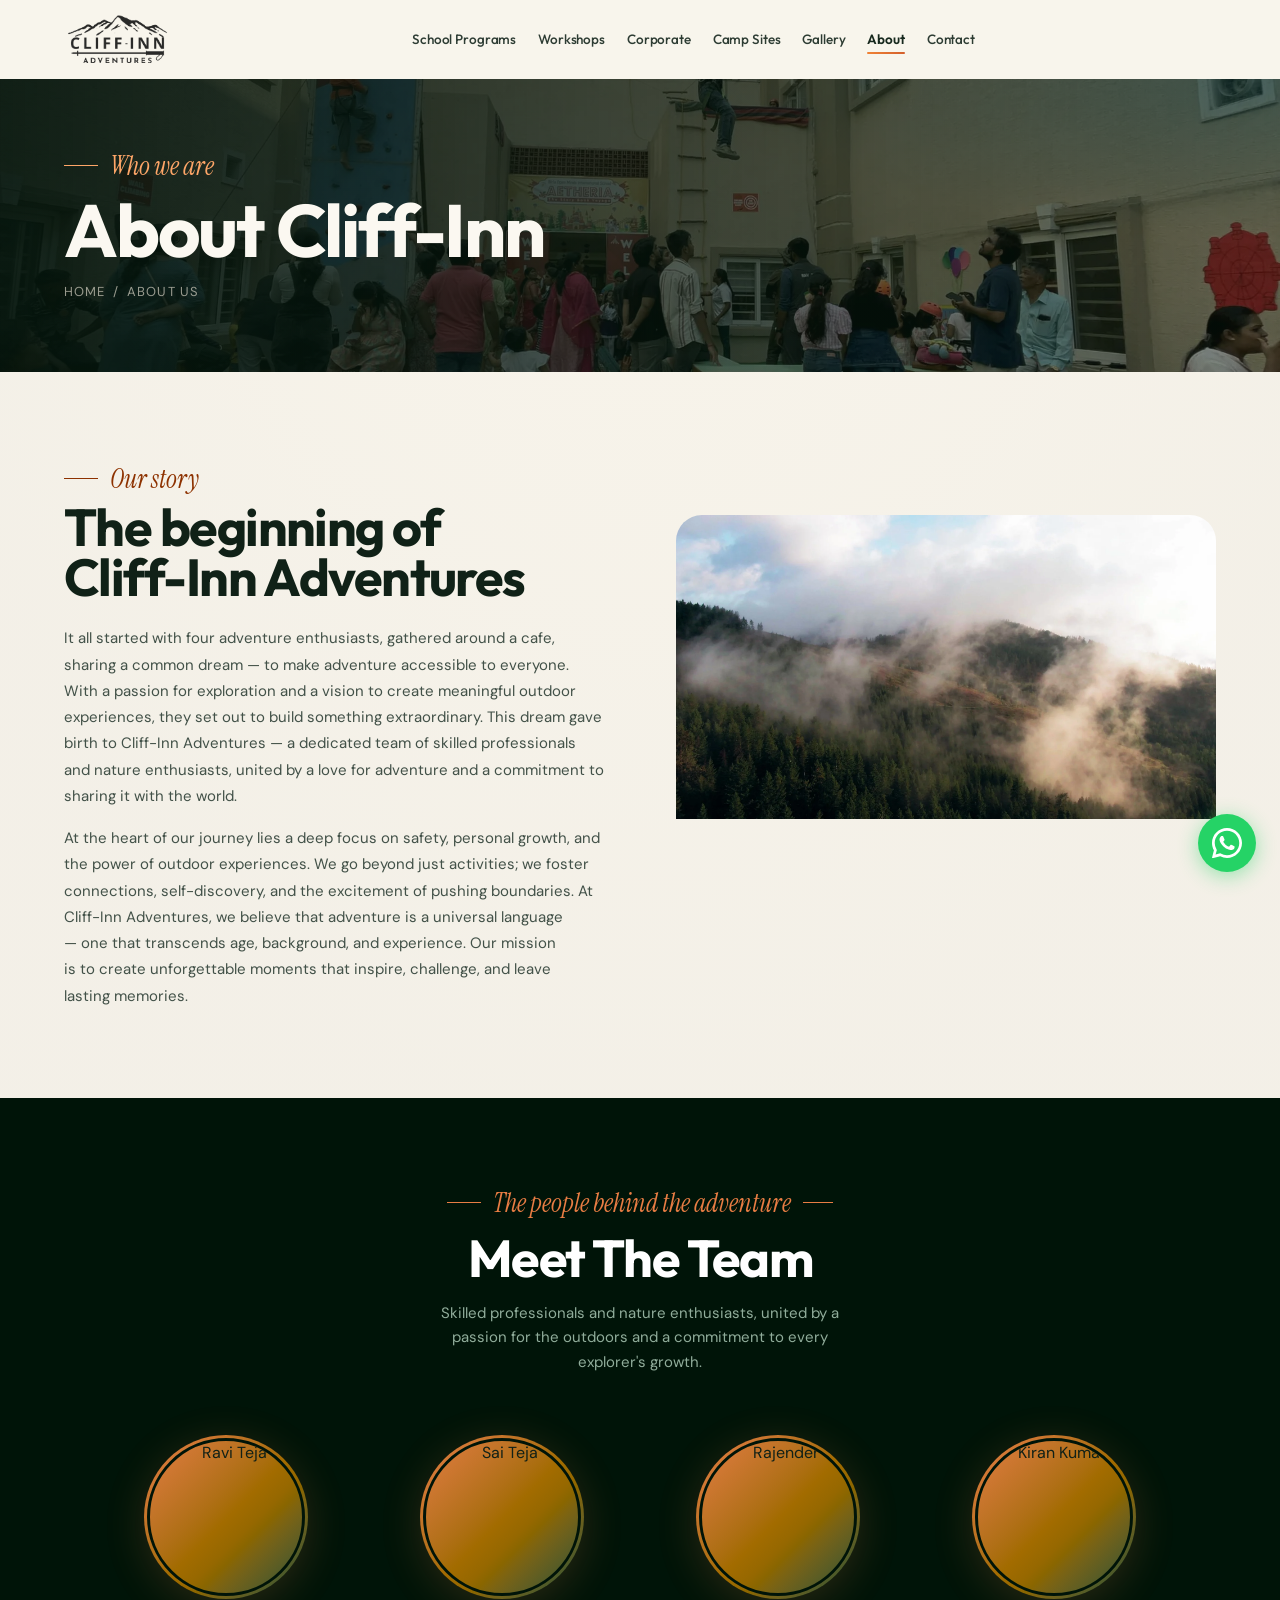
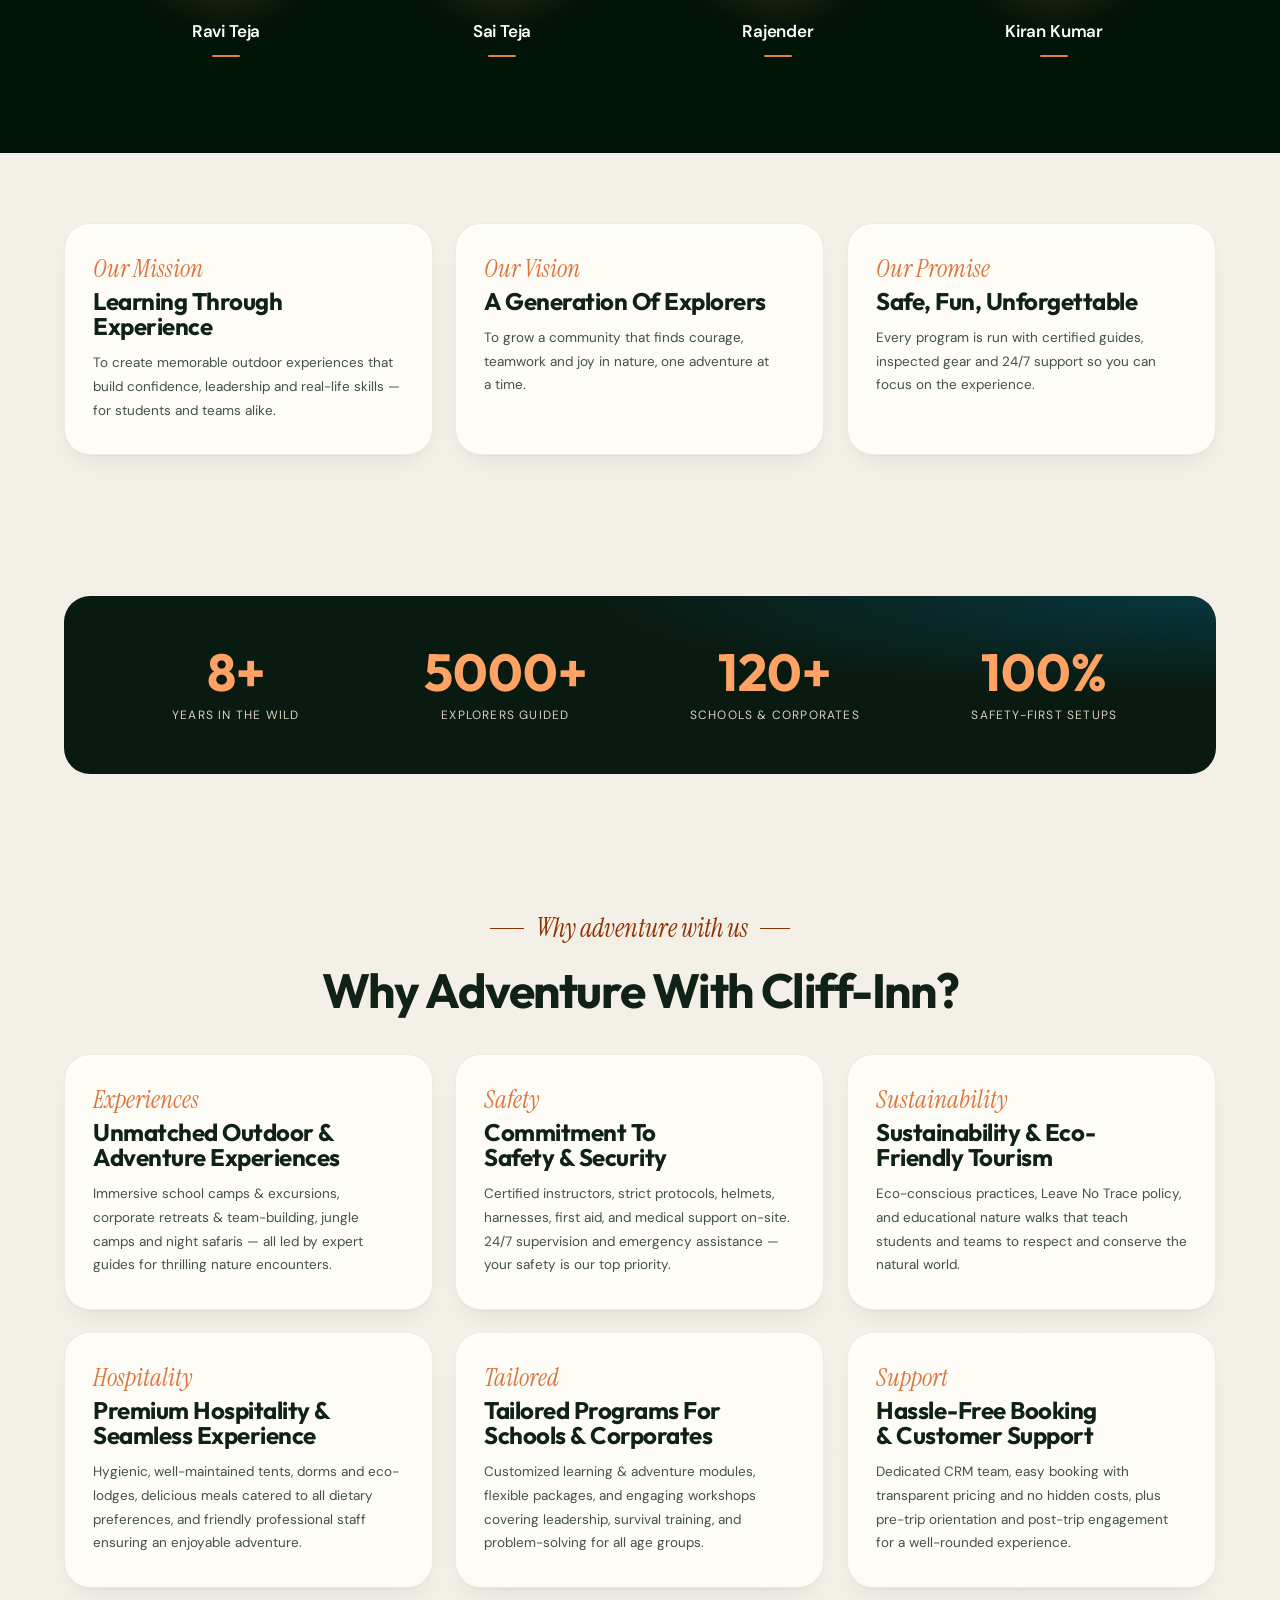
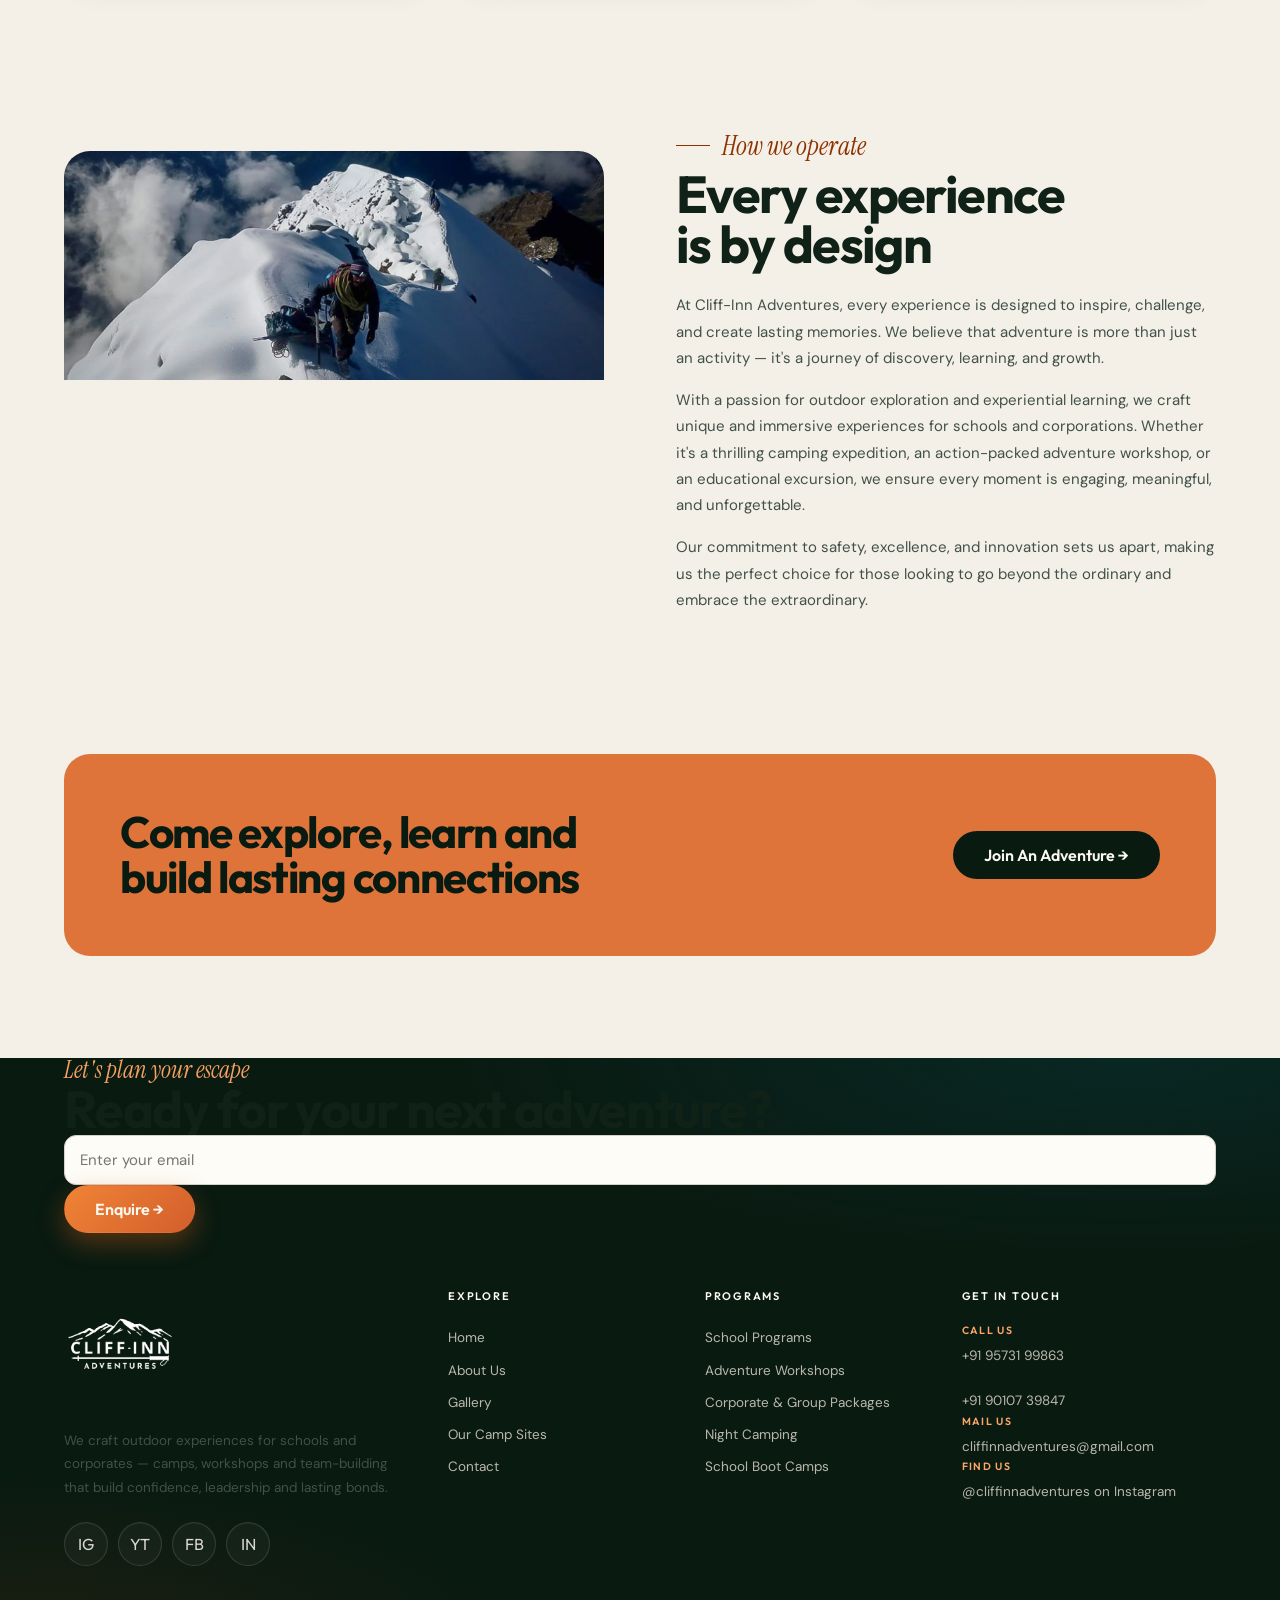
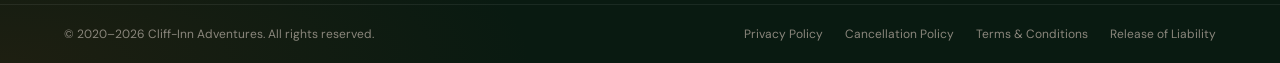
==== about.html @ f430a98a "Initial commit: Cliff-Inn Adventures marketing site Static multi-page site (home, school programs, w" ====
<!DOCTYPE html>
<html lang="en">
<head>
<meta charset="utf-8">
<meta name="viewport" content="width=device-width, initial-scale=1">
<meta name="theme-color" content="#0f2a1f">
<title>About — Cliff-Inn Adventures</title>
<meta name="description" content="Cliff-Inn Adventures is a team of energetic explorers building outdoor programs for schools, corporates and independent adventurers.">
<link rel="canonical" href="https://www.cliffinnadventures.com/about.html">
<meta property="og:type" content="website">
<meta property="og:title" content="About Cliff-Inn Adventures">
<meta property="og:description" content="A team driven by the outdoors — safe, certified and unforgettable programs.">
<meta property="og:url" content="https://www.cliffinnadventures.com/about.html">
<meta property="og:image" content="https://images.unsplash.com/photo-1501555088652-021faa106b9b?auto=format&fit=crop&w=1200&q=80">
<meta name="twitter:card" content="summary_large_image">
<link rel="icon" href="assets/favicons/favicon.svg" type="image/svg+xml">
<link rel="manifest" href="site.webmanifest">
<link rel="preconnect" href="https://fonts.googleapis.com">
<link rel="preconnect" href="https://fonts.gstatic.com" crossorigin>
<link rel="preconnect" href="https://images.unsplash.com" crossorigin>
<link href="https://fonts.googleapis.com/css2?family=Outfit:wght@400;500;600;700&family=DM+Sans:wght@300;400;500;600;700&family=Instrument+Serif:ital@1&display=swap" rel="stylesheet">
<link rel="stylesheet" href="css/main.css">
<script type="module" src="js/main.js"></script>
<style>
.about-team {
  background: oklch(0.17 0.04 158);
  padding: 88px 0 96px;
}
.about-team__inner {
  max-width: 1120px;
  margin: 0 auto;
  padding: 0 24px;
}
.about-team__head {
  text-align: center;
  margin-bottom: 60px;
}
.about-team__head .eyebrow {
  color: oklch(0.7 0.15 47);
}
.about-team__head .eyebrow span {
  background: oklch(0.7 0.15 47);
}
.about-team__title {
  color: #fff;
  font-size: clamp(30px, 4.2vw, 52px);
  font-weight: 700;
  letter-spacing: -0.03em;
  margin-top: 14px;
  line-height: 1.1;
}
.about-team__sub {
  color: oklch(0.72 0.04 158);
  font-size: 15px;
  margin-top: 14px;
  max-width: 44ch;
  margin-inline: auto;
  line-height: 1.65;
}
.about-team__grid {
  display: grid;
  grid-template-columns: repeat(4, 1fr);
  gap: 32px;
}
@media (max-width: 700px) {
  .about-team__grid { grid-template-columns: repeat(2, 1fr); gap: 24px; }
}
.about-team__card {
  display: flex;
  flex-direction: column;
  align-items: center;
  gap: 0;
  text-align: center;
}
.about-team__ring {
  width: 164px;
  height: 164px;
  border-radius: 50%;
  padding: 3px;
  background: linear-gradient(135deg, oklch(0.7 0.15 47) 0%, oklch(0.55 0.12 80) 60%, oklch(0.38 0.08 158) 100%);
  box-shadow: 0 0 0 0 transparent, 0 8px 40px oklch(0.7 0.15 47 / 0.18);
  transition: box-shadow 0.3s ease, transform 0.3s ease;
}
.about-team__card:hover .about-team__ring {
  box-shadow: 0 0 0 6px oklch(0.7 0.15 47 / 0.18), 0 12px 48px oklch(0.7 0.15 47 / 0.28);
  transform: translateY(-4px);
}
.about-team__ring img {
  width: 100%;
  height: 100%;
  border-radius: 50%;
  object-fit: cover;
  object-position: top center;
  display: block;
  border: 3px solid oklch(0.17 0.04 158);
}
.about-team__name {
  color: #fff;
  font-size: 17px;
  font-weight: 600;
  letter-spacing: -0.01em;
  margin-top: 20px;
  display: block;
}
.about-team__divider {
  width: 28px;
  height: 2px;
  background: oklch(0.7 0.15 47);
  border-radius: 2px;
  margin: 10px auto 0;
}
</style>
</head>
<body>

<!-- BEGIN partials/nav.html -->
<a class="skip-link" href="#main">Skip to content</a>
<header class="header" id="site-header" data-menu-open="false" data-scrolled="false">
  <div class="header__inner">
    <a class="brand" href="index.html" aria-label="Cliff-Inn Adventures — Home" data-key="home">
      <img class="brand__logo" src="assets/Logo/C-A Black.png" alt="Cliff-Inn Adventures" height="107">
    </a>

    <nav class="nav" id="primary-nav" aria-label="Primary">
      <a class="nav__link" href="school-programs.html" data-key="school">School Programs</a>
      <a class="nav__link" href="adventure-workshops.html" data-key="workshops">Workshops</a>
      <a class="nav__link" href="corporate-packages.html" data-key="corporate">Corporate</a>
      <a class="nav__link" href="camp-sites.html" data-key="camps">Camp Sites</a>
      <a class="nav__link" href="gallery.html" data-key="gallery">Gallery</a>
      <a class="nav__link" href="about.html" data-key="about">About</a>
      <a class="nav__link" href="contact.html" data-key="contact">Contact</a>
    </nav>

    <div class="header__actions">
      <button
        class="burger"
        type="button"
        aria-label="Toggle menu"
        aria-controls="mobile-nav"
        aria-expanded="false"
        data-nav-toggle
      >
        <span></span><span></span><span></span>
      </button>
    </div>
  </div>

  <div class="header__mobile" id="mobile-nav" role="region" aria-label="Mobile menu">
    <nav class="header__mobile-nav">
      <a href="index.html" data-key="home">Home</a>
      <a href="school-programs.html" data-key="school">School Programs</a>
      <a href="adventure-workshops.html" data-key="workshops">Adventure Workshops</a>
      <a href="corporate-packages.html" data-key="corporate">Corporate &amp; Groups</a>
      <a href="camp-sites.html" data-key="camps">Camp Sites</a>
      <a href="gallery.html" data-key="gallery">Gallery</a>
      <a href="about.html" data-key="about">About</a>
      <a href="contact.html" data-key="contact">Contact</a>
    </nav>
    <div class="header__mobile-footer">
      <div class="header__mobile-contact">
        <a href="tel:+919573199863">+91 95731 99863</a>
        <a href="tel:+919010739847">+91 90107 39847</a>
        <a href="mailto:cliffinnadventures@gmail.com">cliffinnadventures@gmail.com</a>
      </div>
      <a class="header__mobile-cta" href="contact.html">
        Plan Your Escape
        <svg width="14" height="14" viewBox="0 0 14 14" fill="none" aria-hidden="true">
          <path d="M2.5 7h9M7 2.5l4.5 4.5L7 11.5" stroke="currentColor" stroke-width="1.5" stroke-linecap="round" stroke-linejoin="round"/>
        </svg>
      </a>
    </div>
  </div>
</header>
<!-- END partials/nav.html -->

<main id="main" class="site">

  <section class="hero-banner" data-hero aria-labelledby="hero-title">
    <div class="hero-banner__media" data-hero-media>
      <img src="assets/images/cliffinnadventures/about/hero-banner-widescreen.webp" alt="The Cliff-Inn team hiking together at sunrise" loading="eager" fetchpriority="high" width="1919" height="1080">
    </div>
    <div class="hero-banner__scrim"></div>
    <div class="hero-banner__inner">
      <span class="eyebrow" data-hero-eyebrow><span></span>Who we are</span>
      <h1 class="hero-banner__title" id="hero-title" data-hero-title>About Cliff-Inn</h1>
      <nav class="breadcrumb" aria-label="Breadcrumb">
        <a href="index.html">Home</a> &nbsp;/&nbsp; About Us
      </nav>
    </div>
  </section>

  <section class="section section--large container" aria-labelledby="story-title">
    <div class="split">
      <div data-animate>
        <span class="eyebrow"><span></span>Our story</span>
        <h2 id="story-title" style="margin-top:10px;">The beginning of Cliff-Inn Adventures</h2>
        <p style="margin-top:22px; font-size:15px;">It all started with four adventure enthusiasts, gathered around a cafe, sharing a common dream — to make adventure accessible to everyone. With a passion for exploration and a vision to create meaningful outdoor experiences, they set out to build something extraordinary. This dream gave birth to Cliff-Inn Adventures — a dedicated team of skilled professionals and nature enthusiasts, united by a love for adventure and a commitment to sharing it with the world.</p>
        <p style="margin-top:16px; font-size:15px;">At the heart of our journey lies a deep focus on safety, personal growth, and the power of outdoor experiences. We go beyond just activities; we foster connections, self-discovery, and the excitement of pushing boundaries. At Cliff-Inn Adventures, we believe that adventure is a universal language — one that transcends age, background, and experience. Our mission is to create unforgettable moments that inspire, challenge, and leave lasting memories.</p>
      </div>
      <div class="media-frame" data-animate>
        <img src="assets/images/cliffinnadventures/hero/campfire-group-wide.webp" alt="Team gathered around a campfire" loading="lazy" width="1920" height="1080">
      </div>
    </div>
  </section>

  <section class="about-team" aria-labelledby="team-title">
    <div class="about-team__inner">
      <div class="about-team__head" data-animate>
        <span class="eyebrow eyebrow--center"><span></span>The people behind the adventure</span>
        <h2 id="team-title" class="about-team__title">Meet The Team</h2>
        <p class="about-team__sub">Skilled professionals and nature enthusiasts, united by a passion for the outdoors and a commitment to every explorer's growth.</p>
      </div>
      <div class="about-team__grid">
        <div class="about-team__card" data-animate>
          <div class="about-team__ring">
            <img src="https://static.wixstatic.com/media/17bef8_82ecb7f708df472690792378d3afdba4~mv2.jpeg/v1/fill/w_216,h_217,al_c,q_80,usm_0.66_1.00_0.01,enc_avif,quality_auto/WhatsApp%20Image%202025-06-11%20at%203_17_20%20PM.jpeg" alt="Ravi Teja" loading="lazy" width="164" height="164">
          </div>
          <span class="about-team__name">Ravi Teja</span>
          <div class="about-team__divider"></div>
        </div>
        <div class="about-team__card" data-animate>
          <div class="about-team__ring">
            <img src="https://static.wixstatic.com/media/17bef8_f6d02d379e444091935d128b36675c35~mv2.jpeg/v1/fill/w_212,h_217,al_c,q_80,usm_0.66_1.00_0.01,enc_avif,quality_auto/WhatsApp%20Image%202025-06-11%20at%203_24_06%20PM.jpeg" alt="Sai Teja" loading="lazy" width="164" height="164">
          </div>
          <span class="about-team__name">Sai Teja</span>
          <div class="about-team__divider"></div>
        </div>
        <div class="about-team__card" data-animate>
          <div class="about-team__ring">
            <img src="https://static.wixstatic.com/media/17bef8_8b8ea6daf52e4bd3a7d4005dd9d5006b~mv2.jpeg/v1/fill/w_210,h_217,al_c,q_80,usm_0.66_1.00_0.01,enc_avif,quality_auto/WhatsApp%20Image%202025-06-11%20at%203_18_12%20PM.jpeg" alt="Rajender" loading="lazy" width="164" height="164">
          </div>
          <span class="about-team__name">Rajender</span>
          <div class="about-team__divider"></div>
        </div>
        <div class="about-team__card" data-animate>
          <div class="about-team__ring">
            <img src="https://static.wixstatic.com/media/17bef8_4af1f442751841c0a2987181a425c3c8~mv2.jpeg/v1/crop/x_0,y_30,w_518,h_525/fill/w_214,h_217,al_c,q_80,usm_0.66_1.00_0.01,enc_avif,quality_auto/WhatsApp%20Image%202025-06-11%20at%203_46_25%20PM.jpeg" alt="Kiran Kumar" loading="lazy" width="164" height="164">
          </div>
          <span class="about-team__name">Kiran Kumar</span>
          <div class="about-team__divider"></div>
        </div>
      </div>
    </div>
  </section>

  <section class="section container" aria-label="Our mission, vision and promise">
    <div class="card-grid card-grid--narrow" style="grid-template-columns: repeat(auto-fit, minmax(260px, 1fr)); gap:22px;">
      <article class="pillar" data-animate>
        <div class="pillar__kicker">Our Mission</div>
        <h3 class="pillar__title">Learning Through Experience</h3>
        <p class="pillar__body">To create memorable outdoor experiences that build confidence, leadership and real-life skills — for students and teams alike.</p>
      </article>
      <article class="pillar" data-animate>
        <div class="pillar__kicker">Our Vision</div>
        <h3 class="pillar__title">A Generation Of Explorers</h3>
        <p class="pillar__body">To grow a community that finds courage, teamwork and joy in nature, one adventure at a time.</p>
      </article>
      <article class="pillar" data-animate>
        <div class="pillar__kicker">Our Promise</div>
        <h3 class="pillar__title">Safe, Fun, Unforgettable</h3>
        <p class="pillar__body">Every program is run with certified guides, inspected gear and 24/7 support so you can focus on the experience.</p>
      </article>
    </div>
  </section>

  <section class="section container" aria-label="Impact numbers">
    <div class="stats-band" data-animate>
      <div><div class="stats-band__num">8+</div><div class="stats-band__label">Years In The Wild</div></div>
      <div><div class="stats-band__num">5000+</div><div class="stats-band__label">Explorers Guided</div></div>
      <div><div class="stats-band__num">120+</div><div class="stats-band__label">Schools &amp; Corporates</div></div>
      <div><div class="stats-band__num">100%</div><div class="stats-band__label">Safety-First Setups</div></div>
    </div>
  </section>

  <section class="section container" aria-labelledby="special-title">
    <div class="section-head section-head--center" data-animate>
      <span class="eyebrow eyebrow--center"><span></span>Why adventure with us</span>
      <h2 id="special-title" style="margin-top:12px; font-size: clamp(28px, 4.4vw, 48px);">Why Adventure With Cliff-Inn?</h2>
    </div>
    <div class="card-grid card-grid--narrow" style="grid-template-columns: repeat(auto-fit, minmax(280px, 1fr)); gap:22px; margin-top:40px;">
      <article class="pillar" data-animate>
        <div class="pillar__kicker">Experiences</div>
        <h3 class="pillar__title">Unmatched Outdoor &amp; Adventure Experiences</h3>
        <p class="pillar__body">Immersive school camps &amp; excursions, corporate retreats &amp; team-building, jungle camps and night safaris — all led by expert guides for thrilling nature encounters.</p>
      </article>
      <article class="pillar" data-animate>
        <div class="pillar__kicker">Safety</div>
        <h3 class="pillar__title">Commitment To Safety &amp; Security</h3>
        <p class="pillar__body">Certified instructors, strict protocols, helmets, harnesses, first aid, and medical support on-site. 24/7 supervision and emergency assistance — your safety is our top priority.</p>
      </article>
      <article class="pillar" data-animate>
        <div class="pillar__kicker">Sustainability</div>
        <h3 class="pillar__title">Sustainability &amp; Eco-Friendly Tourism</h3>
        <p class="pillar__body">Eco-conscious practices, Leave No Trace policy, and educational nature walks that teach students and teams to respect and conserve the natural world.</p>
      </article>
      <article class="pillar" data-animate>
        <div class="pillar__kicker">Hospitality</div>
        <h3 class="pillar__title">Premium Hospitality &amp; Seamless Experience</h3>
        <p class="pillar__body">Hygienic, well-maintained tents, dorms and eco-lodges, delicious meals catered to all dietary preferences, and friendly professional staff ensuring an enjoyable adventure.</p>
      </article>
      <article class="pillar" data-animate>
        <div class="pillar__kicker">Tailored</div>
        <h3 class="pillar__title">Tailored Programs For Schools &amp; Corporates</h3>
        <p class="pillar__body">Customized learning &amp; adventure modules, flexible packages, and engaging workshops covering leadership, survival training, and problem-solving for all age groups.</p>
      </article>
      <article class="pillar" data-animate>
        <div class="pillar__kicker">Support</div>
        <h3 class="pillar__title">Hassle-Free Booking &amp; Customer Support</h3>
        <p class="pillar__body">Dedicated CRM team, easy booking with transparent pricing and no hidden costs, plus pre-trip orientation and post-trip engagement for a well-rounded experience.</p>
      </article>
    </div>
  </section>

  <section class="section container" aria-labelledby="operate-title">
    <div class="split split--reverse">
      <div class="media-frame" data-animate>
        <img src="assets/images/cliffinnadventures/expeditions/friendship-peak-himalaya.webp" alt="Group on a mountain trek" loading="lazy" width="1536" height="650">
      </div>
      <div data-animate>
        <span class="eyebrow"><span></span>How we operate</span>
        <h2 id="operate-title" style="margin-top:10px;">Every experience is by design</h2>
        <p style="margin-top:22px; font-size:15px;">At Cliff-Inn Adventures, every experience is designed to inspire, challenge, and create lasting memories. We believe that adventure is more than just an activity — it's a journey of discovery, learning, and growth.</p>
        <p style="margin-top:16px; font-size:15px;">With a passion for outdoor exploration and experiential learning, we craft unique and immersive experiences for schools and corporations. Whether it's a thrilling camping expedition, an action-packed adventure workshop, or an educational excursion, we ensure every moment is engaging, meaningful, and unforgettable.</p>
        <p style="margin-top:16px; font-size:15px;">Our commitment to safety, excellence, and innovation sets us apart, making us the perfect choice for those looking to go beyond the ordinary and embrace the extraordinary.</p>
      </div>
    </div>
  </section>

  <section class="section container section--last">
    <div class="cta-banner" data-animate>
      <h2 class="cta-banner__title" style="max-width:24ch;">Come explore, learn and build lasting connections</h2>
      <a class="btn btn--dark-invert" href="contact.html">Join An Adventure →</a>
    </div>
  </section>

</main>

<!-- BEGIN partials/footer.html -->
<footer class="footer" role="contentinfo">
  <div class="footer__top container--wide">
    <div class="footer__lead">
      <span class="serif" style="font-size: 24px; color: oklch(0.78 0.13 55); line-height: 1;">Let's plan your escape</span>
      <h2 class="footer__lead-title">Ready for your next adventure?</h2>
    </div>
    <form class="footer__cta-row" data-newsletter-form aria-label="Quick enquiry">
      <label class="visually-hidden" for="footer-email">Your email address</label>
      <input class="input" id="footer-email" name="email" type="email" placeholder="Enter your email" autocomplete="email" required>
      <a class="btn btn--primary" href="contact.html">Enquire →</a>
    </form>
  </div>
  <div class="footer__grid container--wide">
    <div class="footer__brand">
      <div class="footer__brand-row">
        <img class="footer__brand-logo" src="assets/Logo/C-A White (1).png" alt="Cliff-Inn Adventures" height="125">
      </div>
      <p class="footer__brand-desc">We craft outdoor experiences for schools and corporates — camps, workshops and team-building that build confidence, leadership and lasting bonds.</p>
      <div class="footer__socials" aria-label="Social links">
        <a class="footer__social" href="https://instagram.com/cliffinnadventures" aria-label="Instagram" rel="noopener noreferrer" target="_blank">IG</a>
        <a class="footer__social" href="#" aria-label="YouTube" rel="noopener noreferrer">YT</a>
        <a class="footer__social" href="#" aria-label="Facebook" rel="noopener noreferrer">FB</a>
        <a class="footer__social" href="#" aria-label="LinkedIn" rel="noopener noreferrer">IN</a>
      </div>
    </div>
    <nav aria-label="Explore">
      <h3 class="footer__heading">Explore</h3>
      <ul class="footer__list" role="list">
        <li><a href="index.html">Home</a></li>
        <li><a href="about.html">About Us</a></li>
        <li><a href="gallery.html">Gallery</a></li>
        <li><a href="camp-sites.html">Our Camp Sites</a></li>
        <li><a href="contact.html">Contact</a></li>
      </ul>
    </nav>
    <nav aria-label="Programs">
      <h3 class="footer__heading">Programs</h3>
      <ul class="footer__list" role="list">
        <li><a href="school-programs.html">School Programs</a></li>
        <li><a href="adventure-workshops.html">Adventure Workshops</a></li>
        <li><a href="corporate-packages.html">Corporate &amp; Group Packages</a></li>
        <li><a href="corporate-packages.html">Night Camping</a></li>
        <li><a href="school-programs.html">School Boot Camps</a></li>
      </ul>
    </nav>
    <div>
      <h3 class="footer__heading">Get In Touch</h3>
      <ul class="footer__list" role="list">
        <li class="footer__contact-item"><span class="footer__contact-key">Call us</span><a href="tel:+919573199863">+91 95731 99863</a><br><a href="tel:+919010739847">+91 90107 39847</a></li>
        <li class="footer__contact-item"><span class="footer__contact-key">Mail us</span><a href="mailto:cliffinnadventures@gmail.com">cliffinnadventures@gmail.com</a></li>
        <li class="footer__contact-item"><span class="footer__contact-key">Find us</span><a href="https://instagram.com/cliffinnadventures" rel="noopener noreferrer" target="_blank">@cliffinnadventures on Instagram</a></li>
      </ul>
    </div>
  </div>
  <div class="footer__bar">
    <div class="footer__bar-inner container--wide">
      <span>© 2020–2026 Cliff-Inn Adventures. All rights reserved.</span>
      <div class="footer__legal">
        <a href="#">Privacy Policy</a>
        <a href="#">Cancellation Policy</a>
        <a href="#">Terms &amp; Conditions</a>
        <a href="#">Release of Liability</a>
      </div>
    </div>
  </div>
</footer>
<!-- END partials/footer.html -->

<!-- WHATSAPP FLOAT -->
<a class="wa-float" href="https://wa.me/919573199863" target="_blank" rel="noopener noreferrer" aria-label="Chat with us on WhatsApp">
  <span class="wa-float__label">Chat with us</span>
  <span class="wa-float__btn">
    <svg viewBox="0 0 24 24" fill="currentColor" aria-hidden="true"><path d="M17.472 14.382c-.297-.149-1.758-.867-2.03-.967-.273-.099-.471-.148-.67.15-.197.297-.767.966-.94 1.164-.173.199-.347.223-.644.075-.297-.15-1.255-.463-2.39-1.475-.883-.788-1.48-1.761-1.653-2.059-.173-.297-.018-.458.13-.606.134-.133.298-.347.446-.52.149-.174.198-.298.298-.497.099-.198.05-.371-.025-.52-.075-.149-.669-1.612-.916-2.207-.242-.579-.487-.5-.669-.51-.173-.008-.371-.01-.57-.01-.198 0-.52.074-.792.372-.272.297-1.04 1.016-1.04 2.479 0 1.462 1.065 2.875 1.213 3.074.149.198 2.096 3.2 5.077 4.487.709.306 1.262.489 1.694.625.712.227 1.36.195 1.871.118.571-.085 1.758-.719 2.006-1.413.248-.694.248-1.289.173-1.413-.074-.124-.272-.198-.57-.347z"/><path d="M12 0C5.373 0 0 5.373 0 12c0 2.127.558 4.122 1.533 5.85L.057 23.527a.5.5 0 0 0 .615.606l5.88-1.543A11.942 11.942 0 0 0 12 24c6.627 0 12-5.373 12-12S18.627 0 12 0zm0 21.818a9.818 9.818 0 0 1-5.021-1.378l-.36-.214-3.733.979.998-3.648-.235-.374A9.818 9.818 0 0 1 2.182 12C2.182 6.57 6.57 2.182 12 2.182S21.818 6.57 21.818 12 17.43 21.818 12 21.818z"/></svg>
  </span>
</a>

</body>
</html>
---- css/main.css ----
/* ============================================================
   Main stylesheet — single entry that imports all layers.
   Import order matters: tokens → reset → base → layout → components → animations → utilities → print
   ============================================================ */

@import url('./variables.css');
@import url('./reset.css');
@import url('./base.css');
@import url('./layout.css');
@import url('./components.css');
@import url('./animations.css');
@import url('./utilities.css');
@import url('./print.css');
@import url('./modal.css');
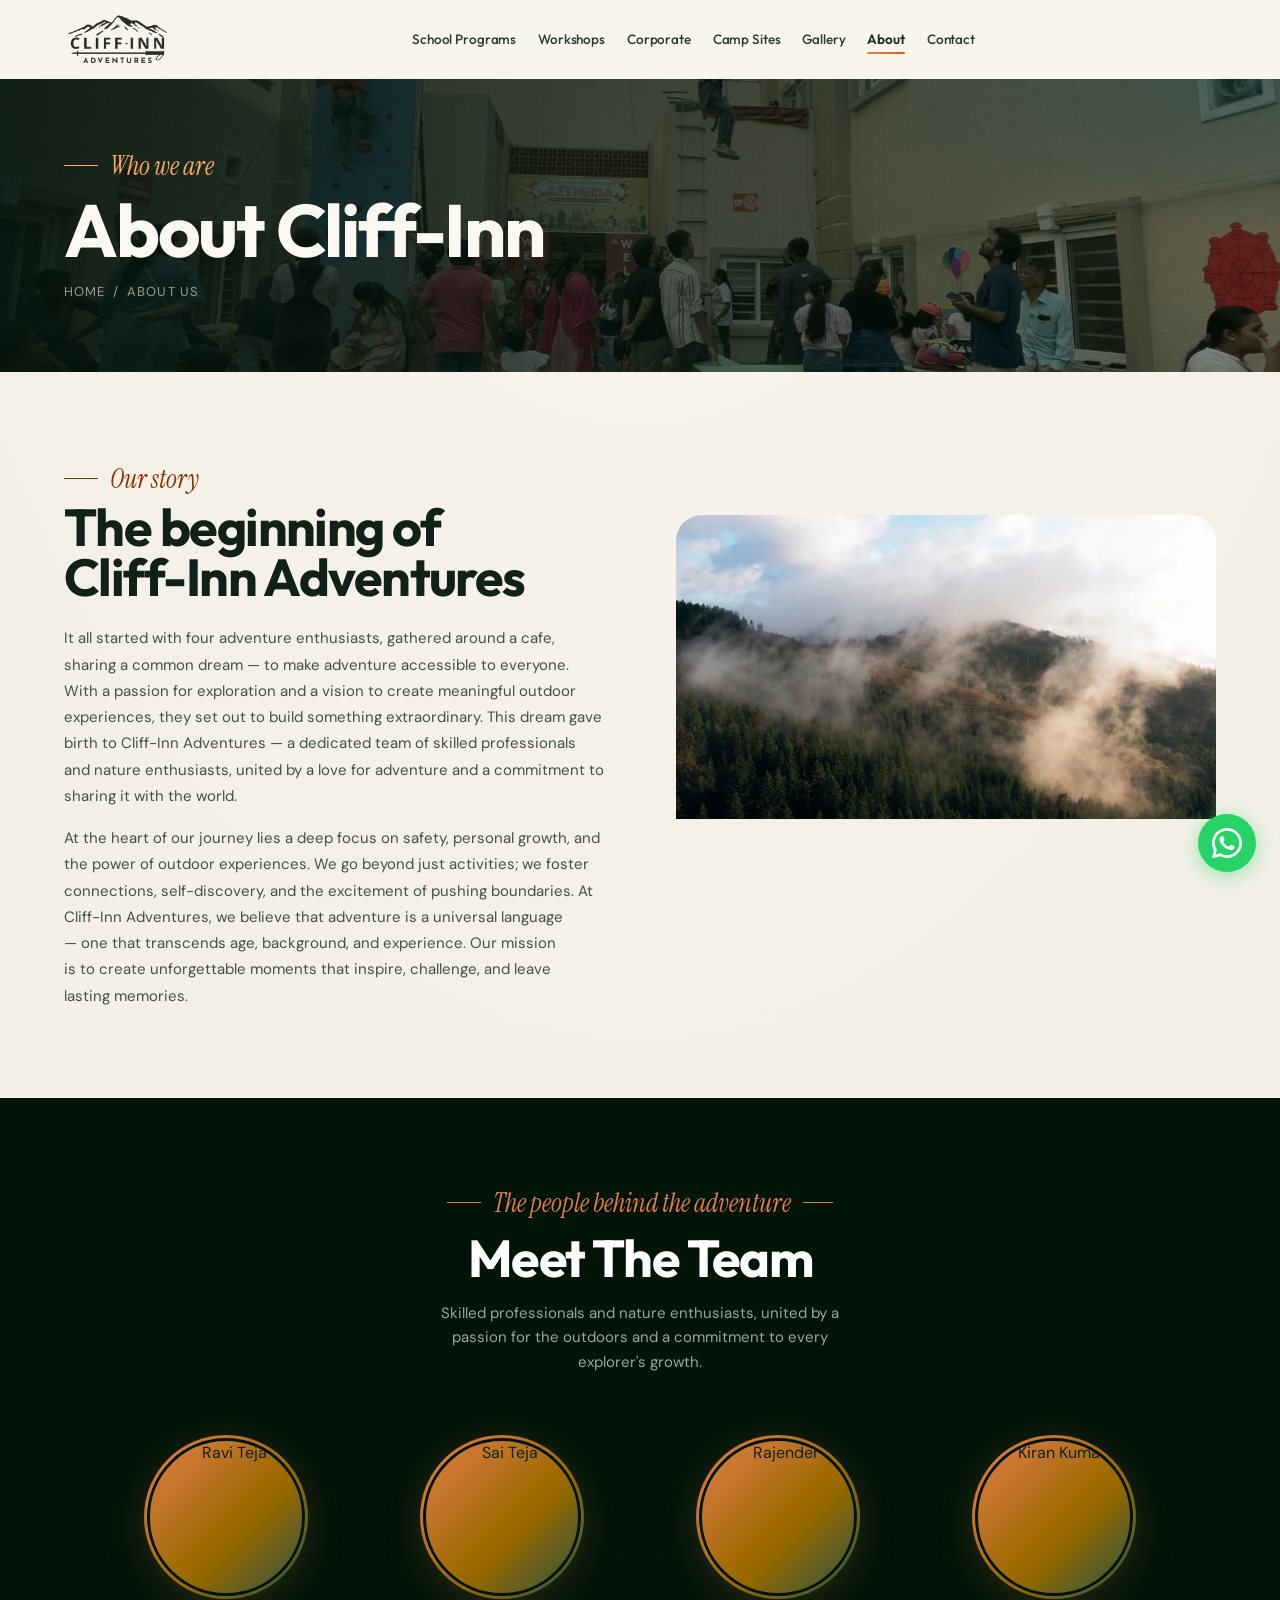
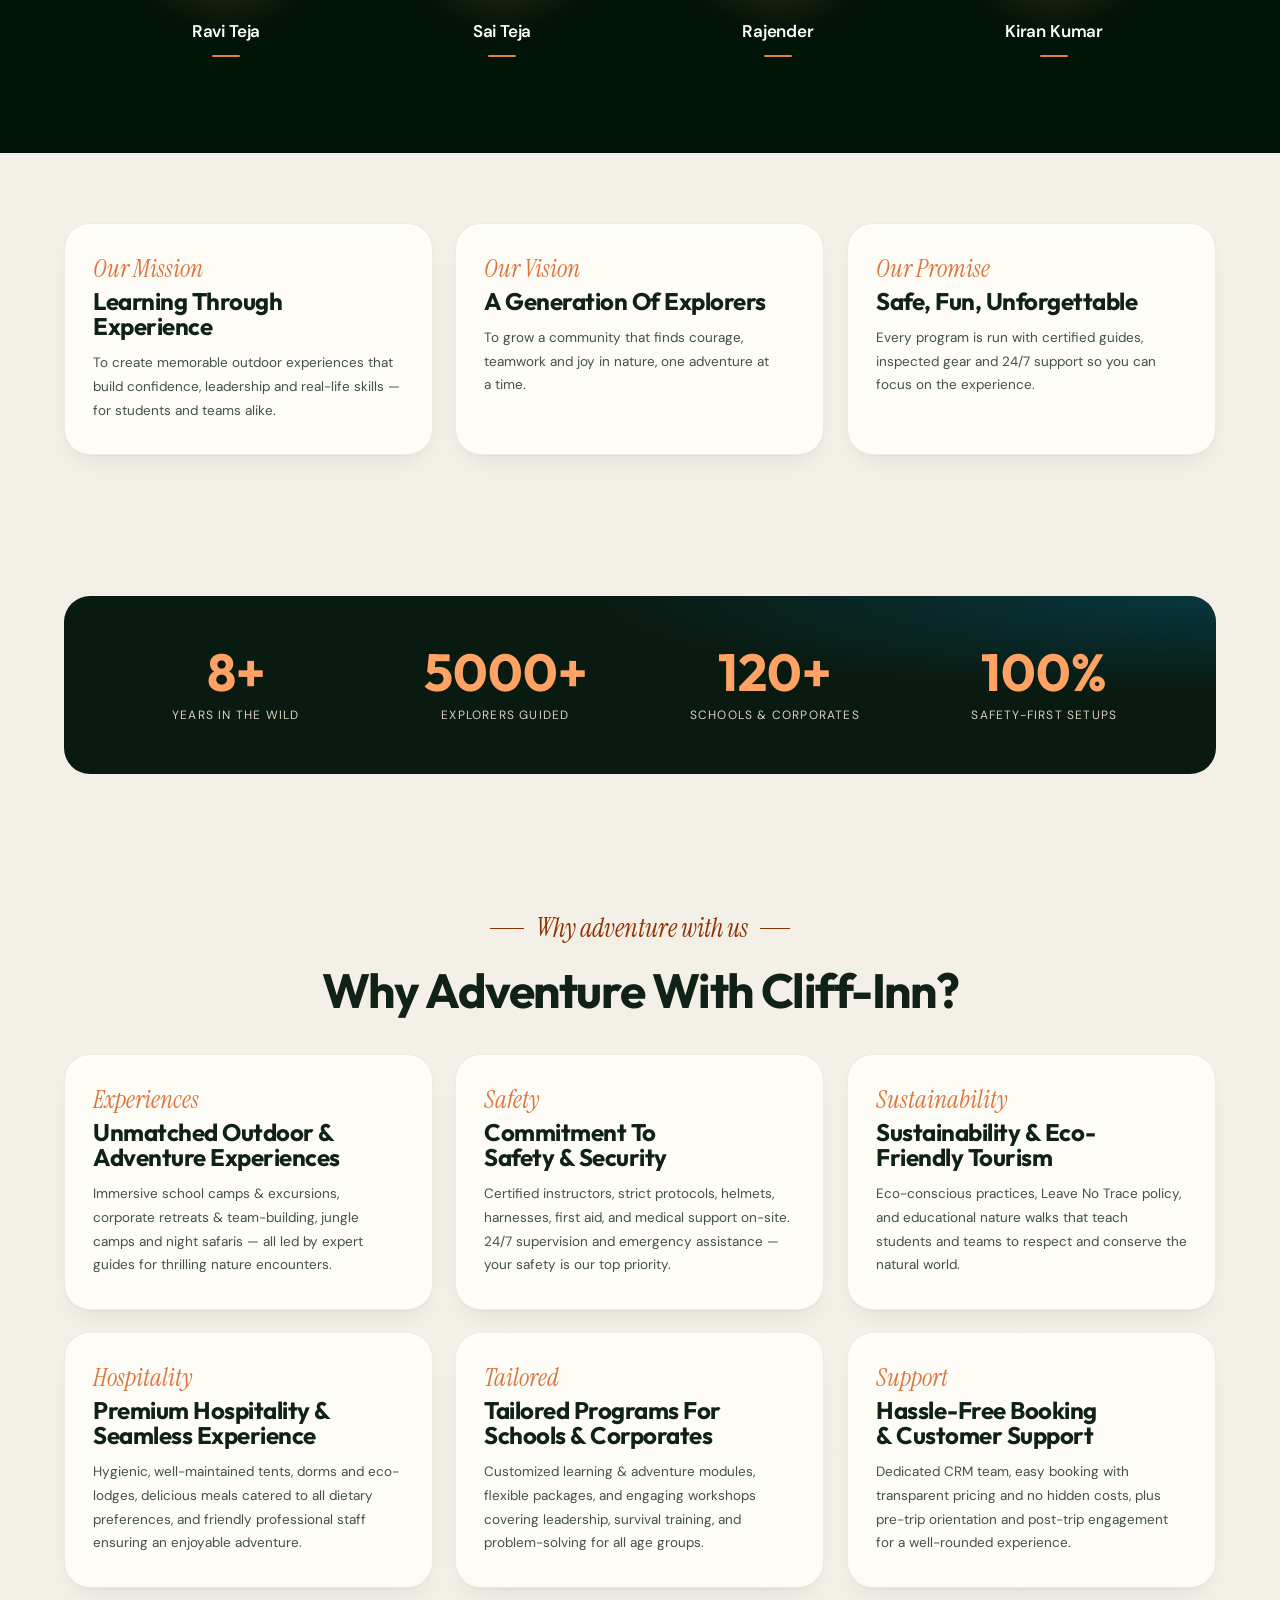
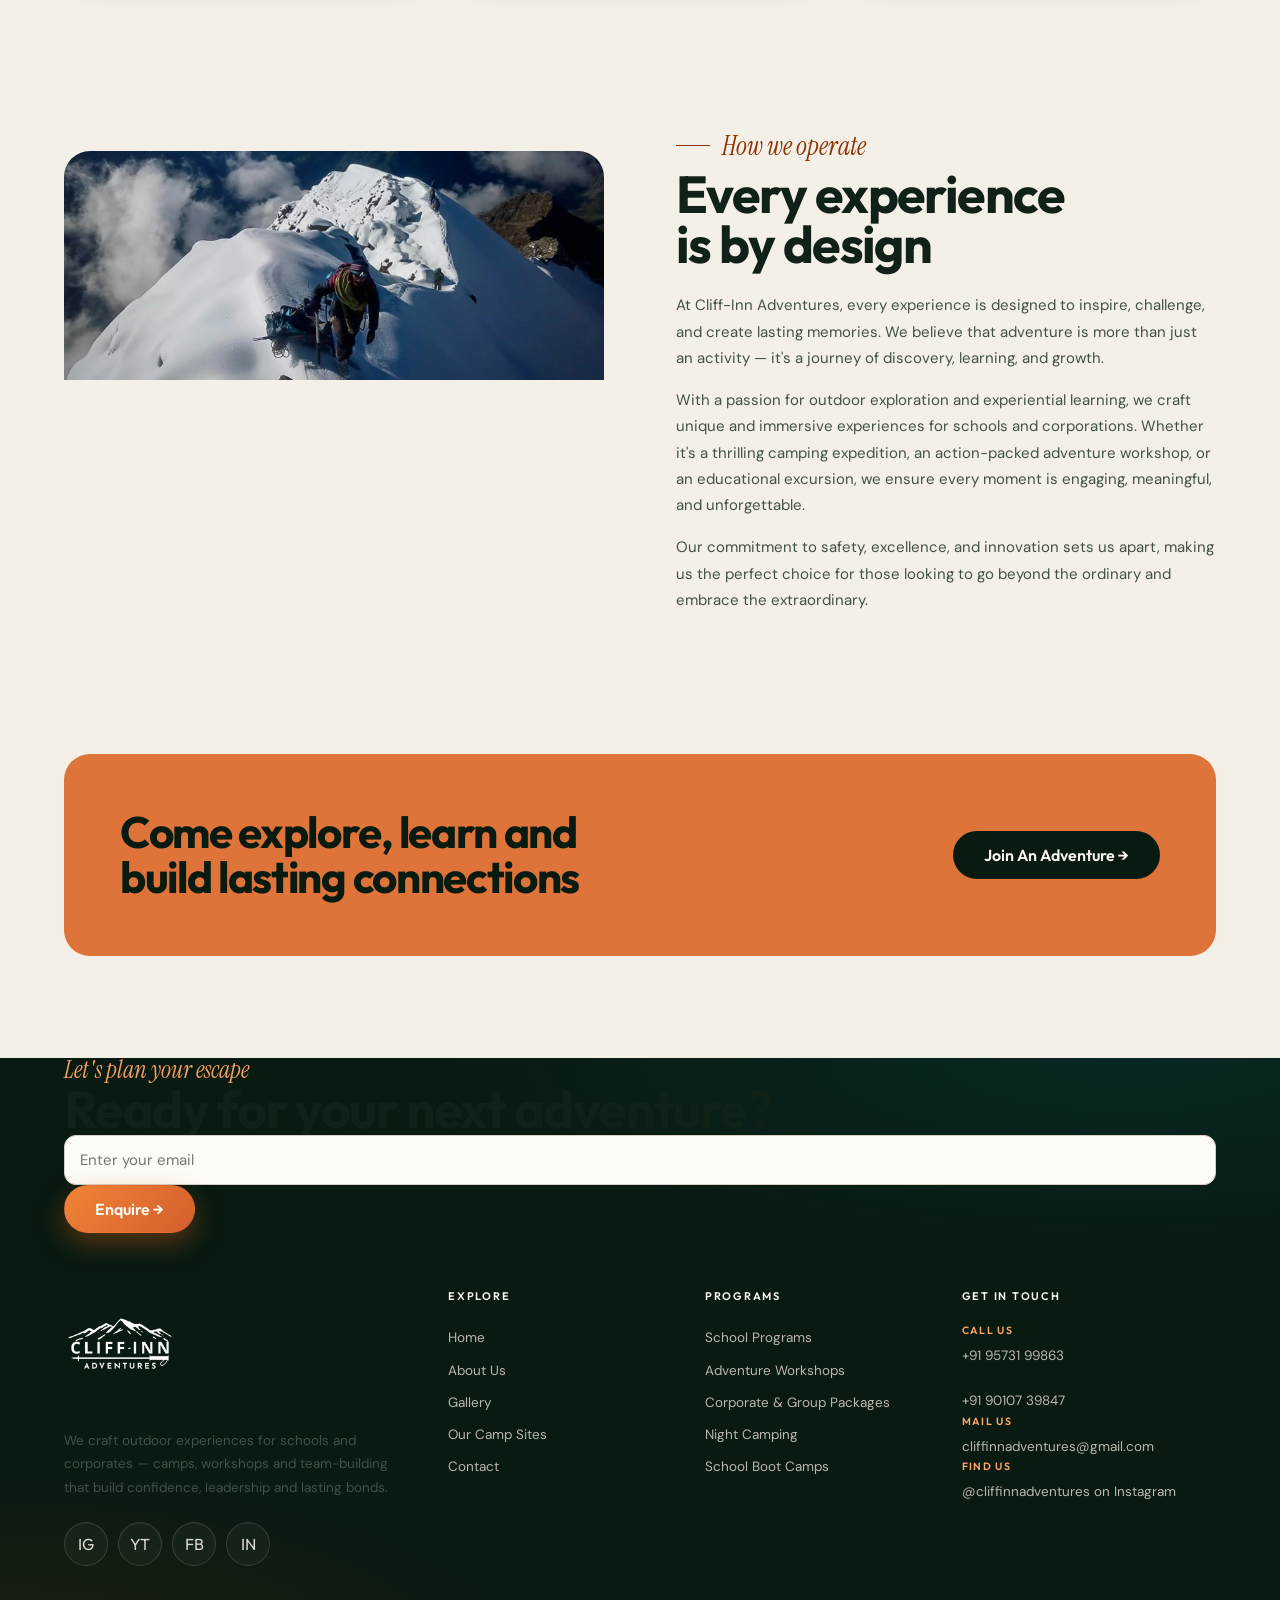
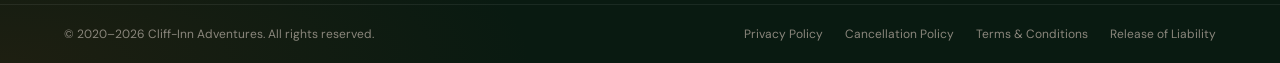
==== commit b41ff7c6: "Perf: convert backgrounds + logos to responsive WebP, trim font weights Cuts LCP-critical asset weig" ====
--- a/about.html
+++ b/about.html
@@ -17,8 +17,7 @@
 <link rel="manifest" href="site.webmanifest">
 <link rel="preconnect" href="https://fonts.googleapis.com">
 <link rel="preconnect" href="https://fonts.gstatic.com" crossorigin>
-<link rel="preconnect" href="https://images.unsplash.com" crossorigin>
-<link href="https://fonts.googleapis.com/css2?family=Outfit:wght@400;500;600;700&family=DM+Sans:wght@300;400;500;600;700&family=Instrument+Serif:ital@1&display=swap" rel="stylesheet">
+<link href="https://fonts.googleapis.com/css2?family=Outfit:wght@400;500;600;700&family=DM+Sans:wght@400;500;600;700&family=Instrument+Serif:ital@1&display=swap" rel="stylesheet">
 <link rel="stylesheet" href="css/main.css">
 <script type="module" src="js/main.js"></script>
 <style>
@@ -118,7 +117,7 @@
 <header class="header" id="site-header" data-menu-open="false" data-scrolled="false">
   <div class="header__inner">
     <a class="brand" href="index.html" aria-label="Cliff-Inn Adventures — Home" data-key="home">
-      <img class="brand__logo" src="assets/Logo/C-A Black.png" alt="Cliff-Inn Adventures" height="107">
+      <img class="brand__logo" src="assets/Logo/c-a-black-260.webp" srcset="assets/Logo/c-a-black-180.webp 180w, assets/Logo/c-a-black-260.webp 260w, assets/Logo/c-a-black-360.webp 360w" sizes="107px" alt="Cliff-Inn Adventures" width="107" height="107" decoding="async">
     </a>
 
     <nav class="nav" id="primary-nav" aria-label="Primary">
@@ -351,7 +350,7 @@
   <div class="footer__grid container--wide">
     <div class="footer__brand">
       <div class="footer__brand-row">
-        <img class="footer__brand-logo" src="assets/Logo/C-A White (1).png" alt="Cliff-Inn Adventures" height="125">
+        <img class="footer__brand-logo" src="assets/Logo/c-a-white-260.webp" srcset="assets/Logo/c-a-white-180.webp 180w, assets/Logo/c-a-white-260.webp 260w, assets/Logo/c-a-white-360.webp 360w" sizes="125px" alt="Cliff-Inn Adventures" width="125" height="125" decoding="async">
       </div>
       <p class="footer__brand-desc">We craft outdoor experiences for schools and corporates — camps, workshops and team-building that build confidence, leadership and lasting bonds.</p>
       <div class="footer__socials" aria-label="Social links">
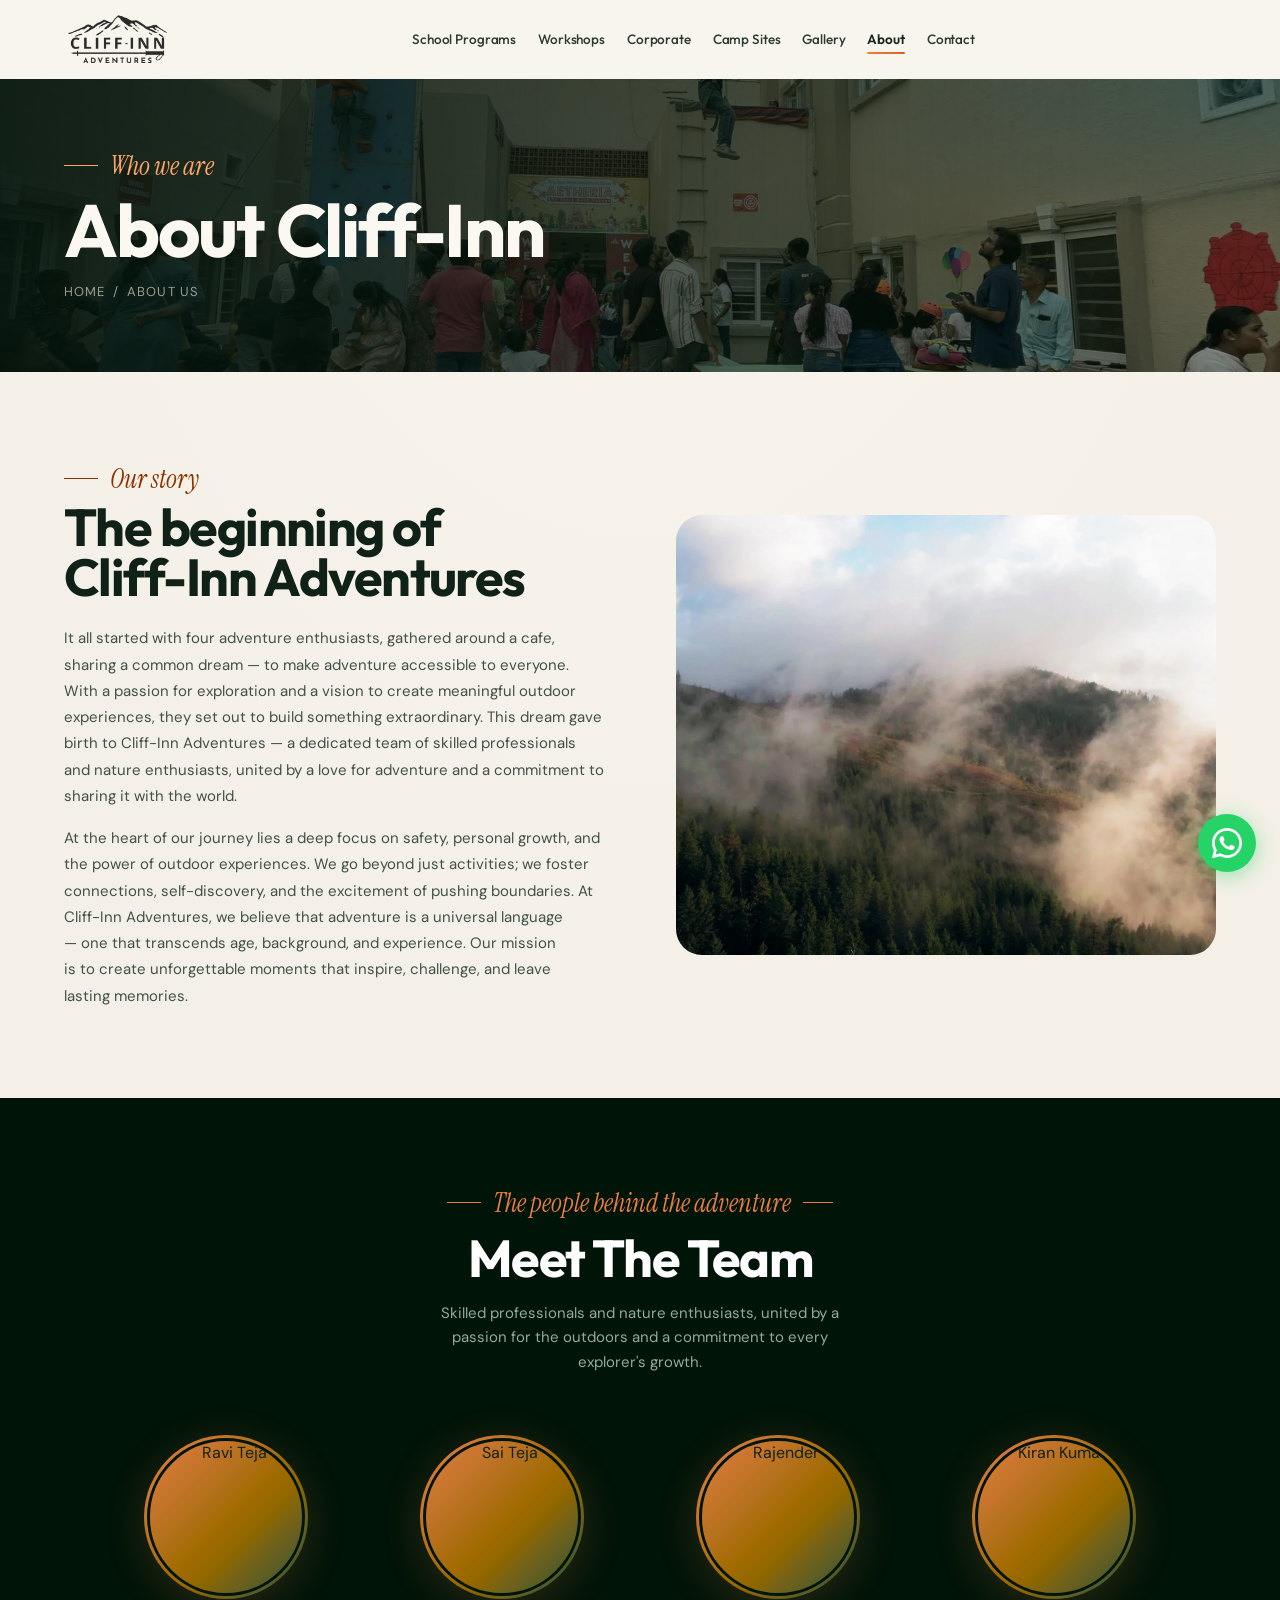
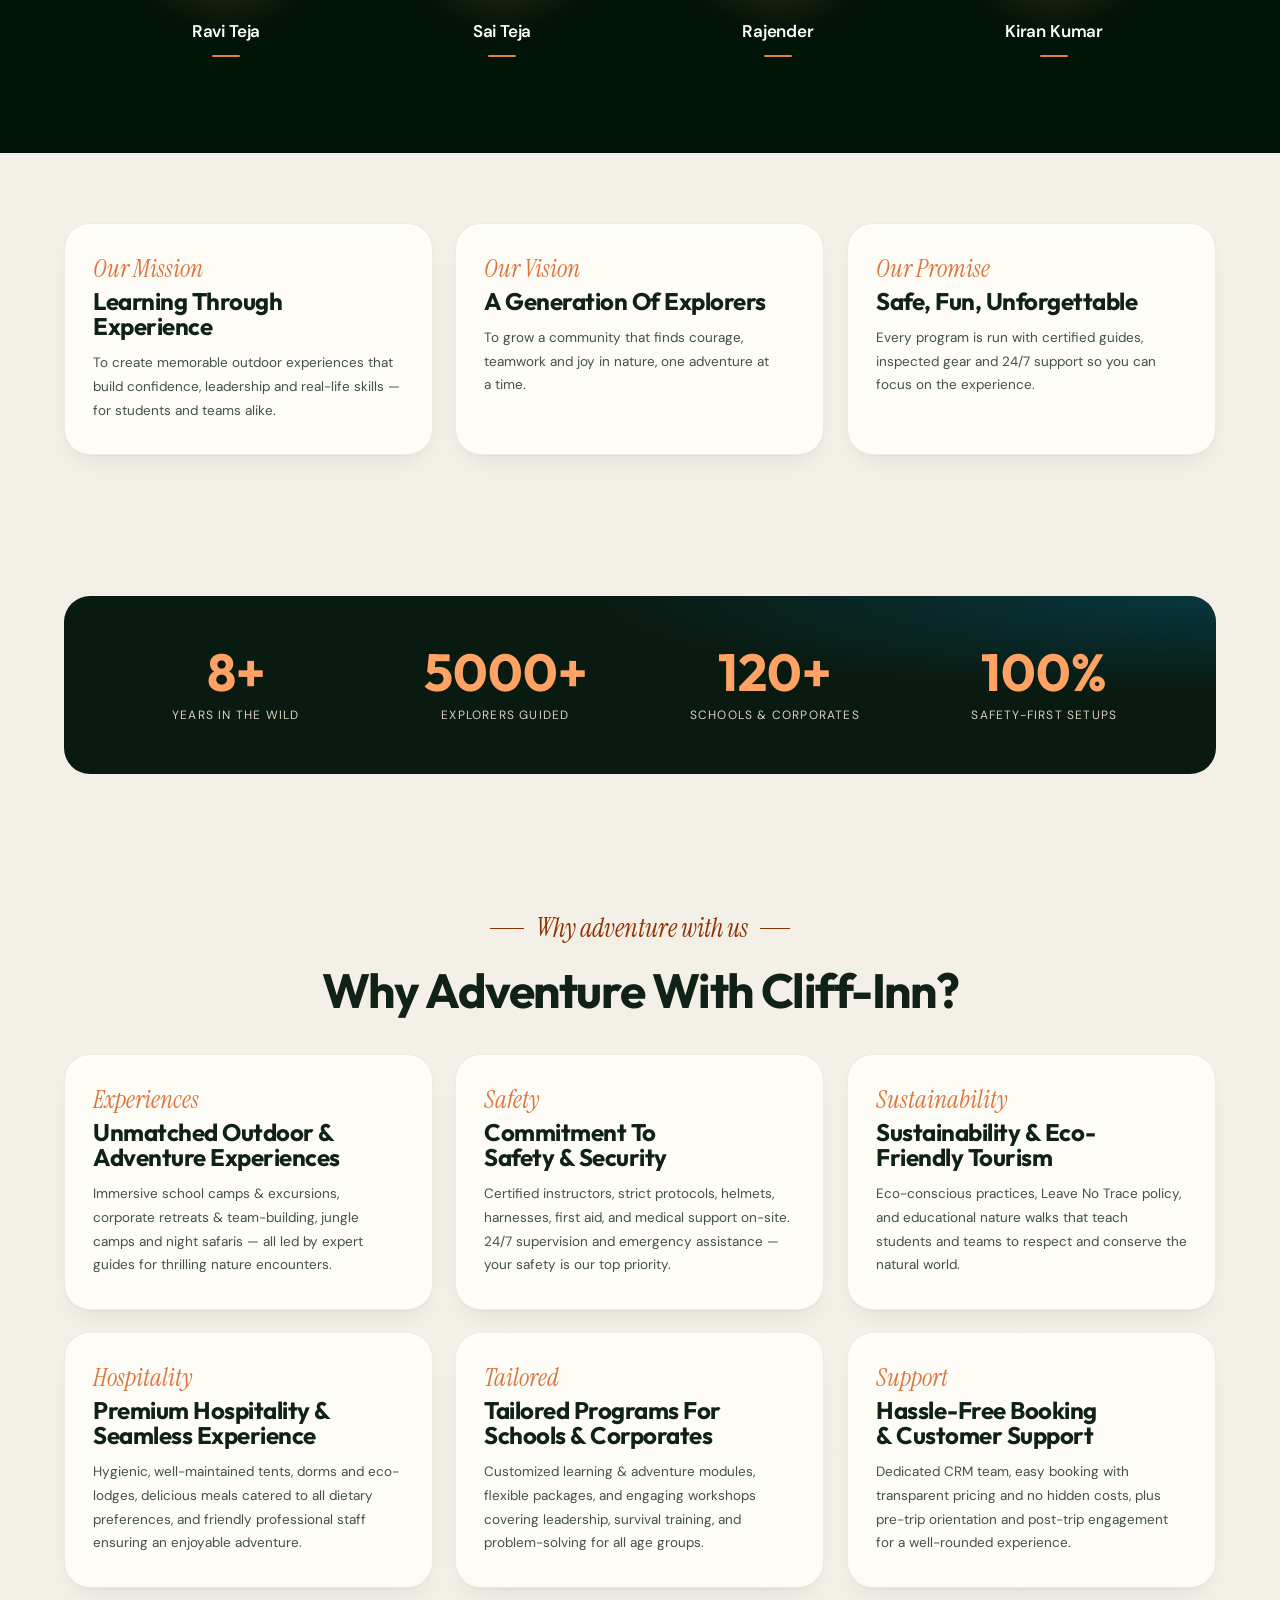
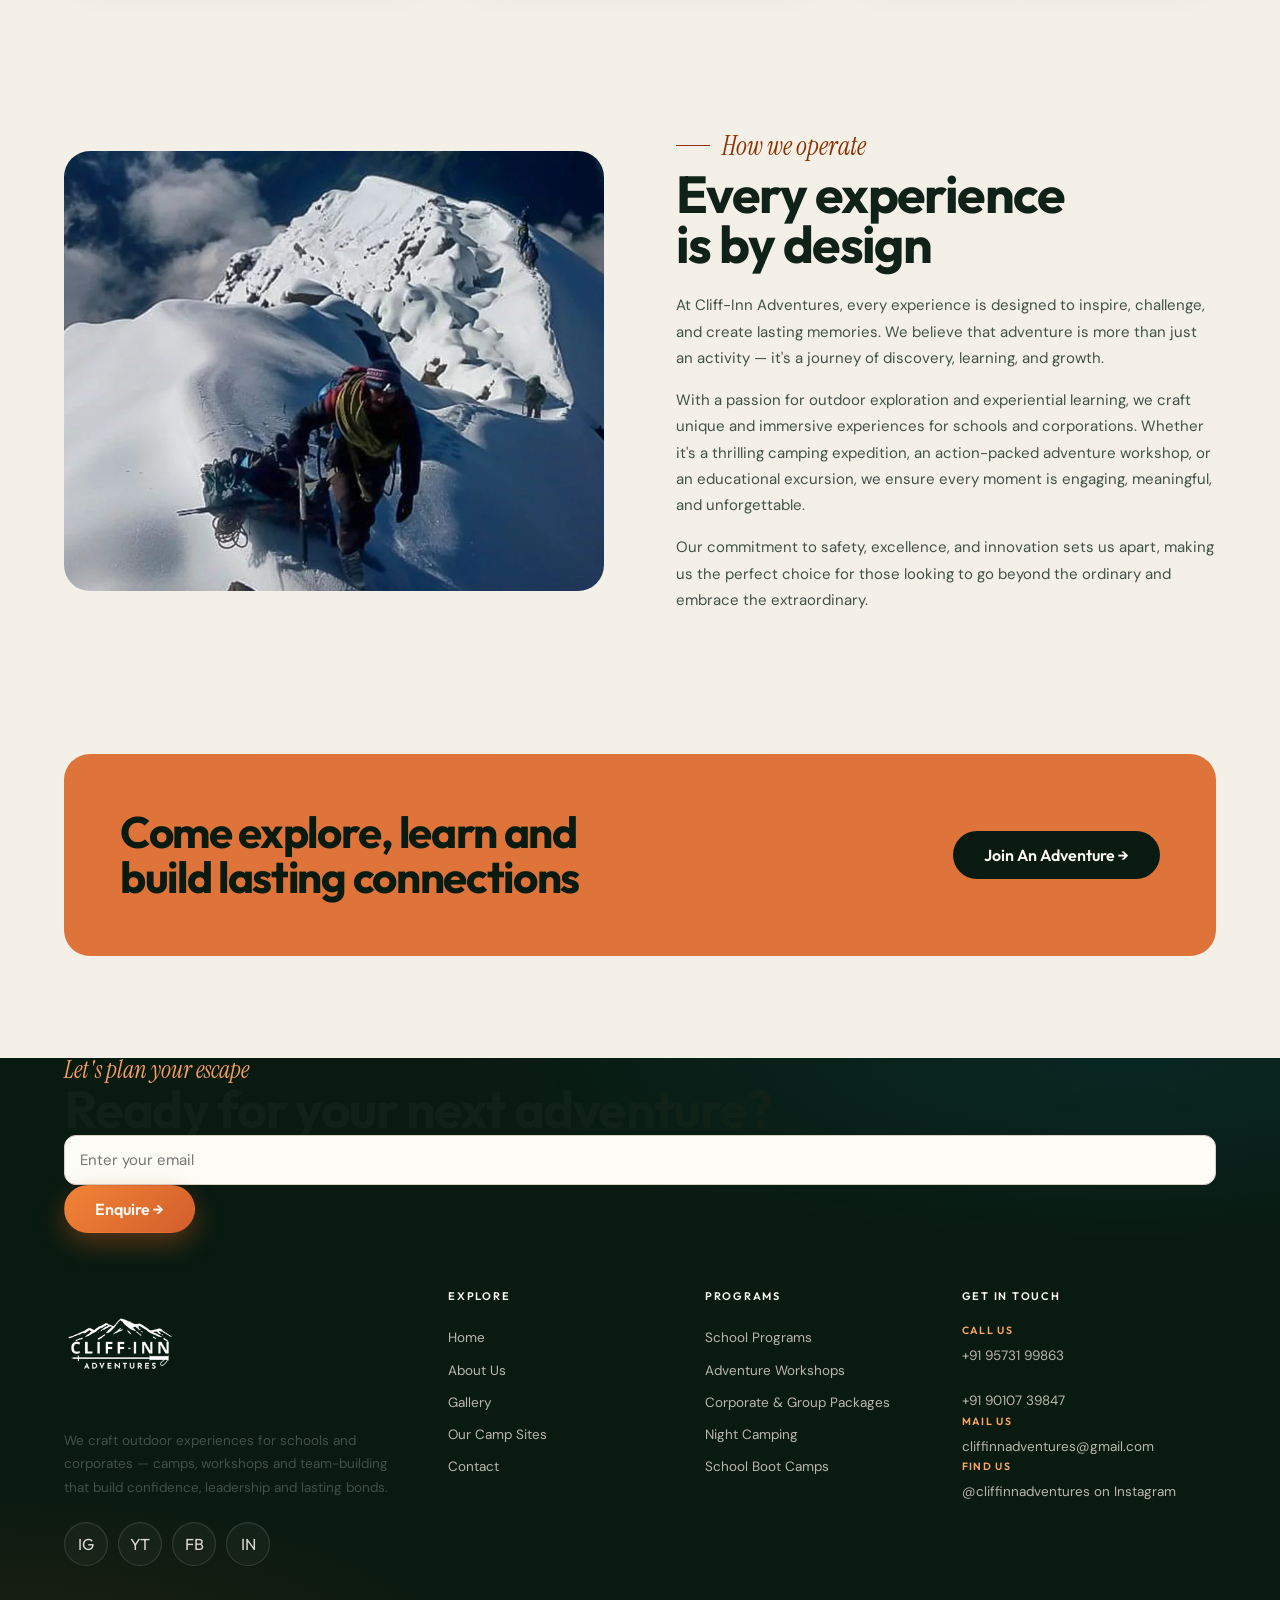
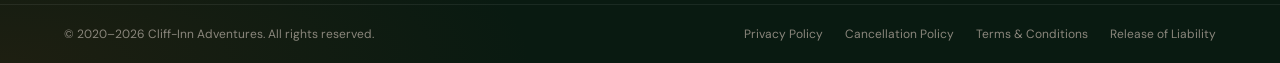
==== commit 2ab5002a: "Responsive: eliminate horizontal overflow at 320-1440px across all pages Root causes fixed (validate" ====
--- a/about.html
+++ b/about.html
@@ -58,11 +58,11 @@
 }
 .about-team__grid {
   display: grid;
-  grid-template-columns: repeat(4, 1fr);
+  grid-template-columns: repeat(4, minmax(0, 1fr));
   gap: 32px;
 }
 @media (max-width: 700px) {
-  .about-team__grid { grid-template-columns: repeat(2, 1fr); gap: 24px; }
+  .about-team__grid { grid-template-columns: repeat(2, minmax(0, 1fr)); gap: 24px; }
 }
 .about-team__card {
   display: flex;
@@ -70,10 +70,11 @@
   align-items: center;
   gap: 0;
   text-align: center;
+  min-width: 0;
 }
 .about-team__ring {
-  width: 164px;
-  height: 164px;
+  width: min(164px, 100%);
+  aspect-ratio: 1 / 1;
   border-radius: 50%;
   padding: 3px;
   background: linear-gradient(135deg, oklch(0.7 0.15 47) 0%, oklch(0.55 0.12 80) 60%, oklch(0.38 0.08 158) 100%);
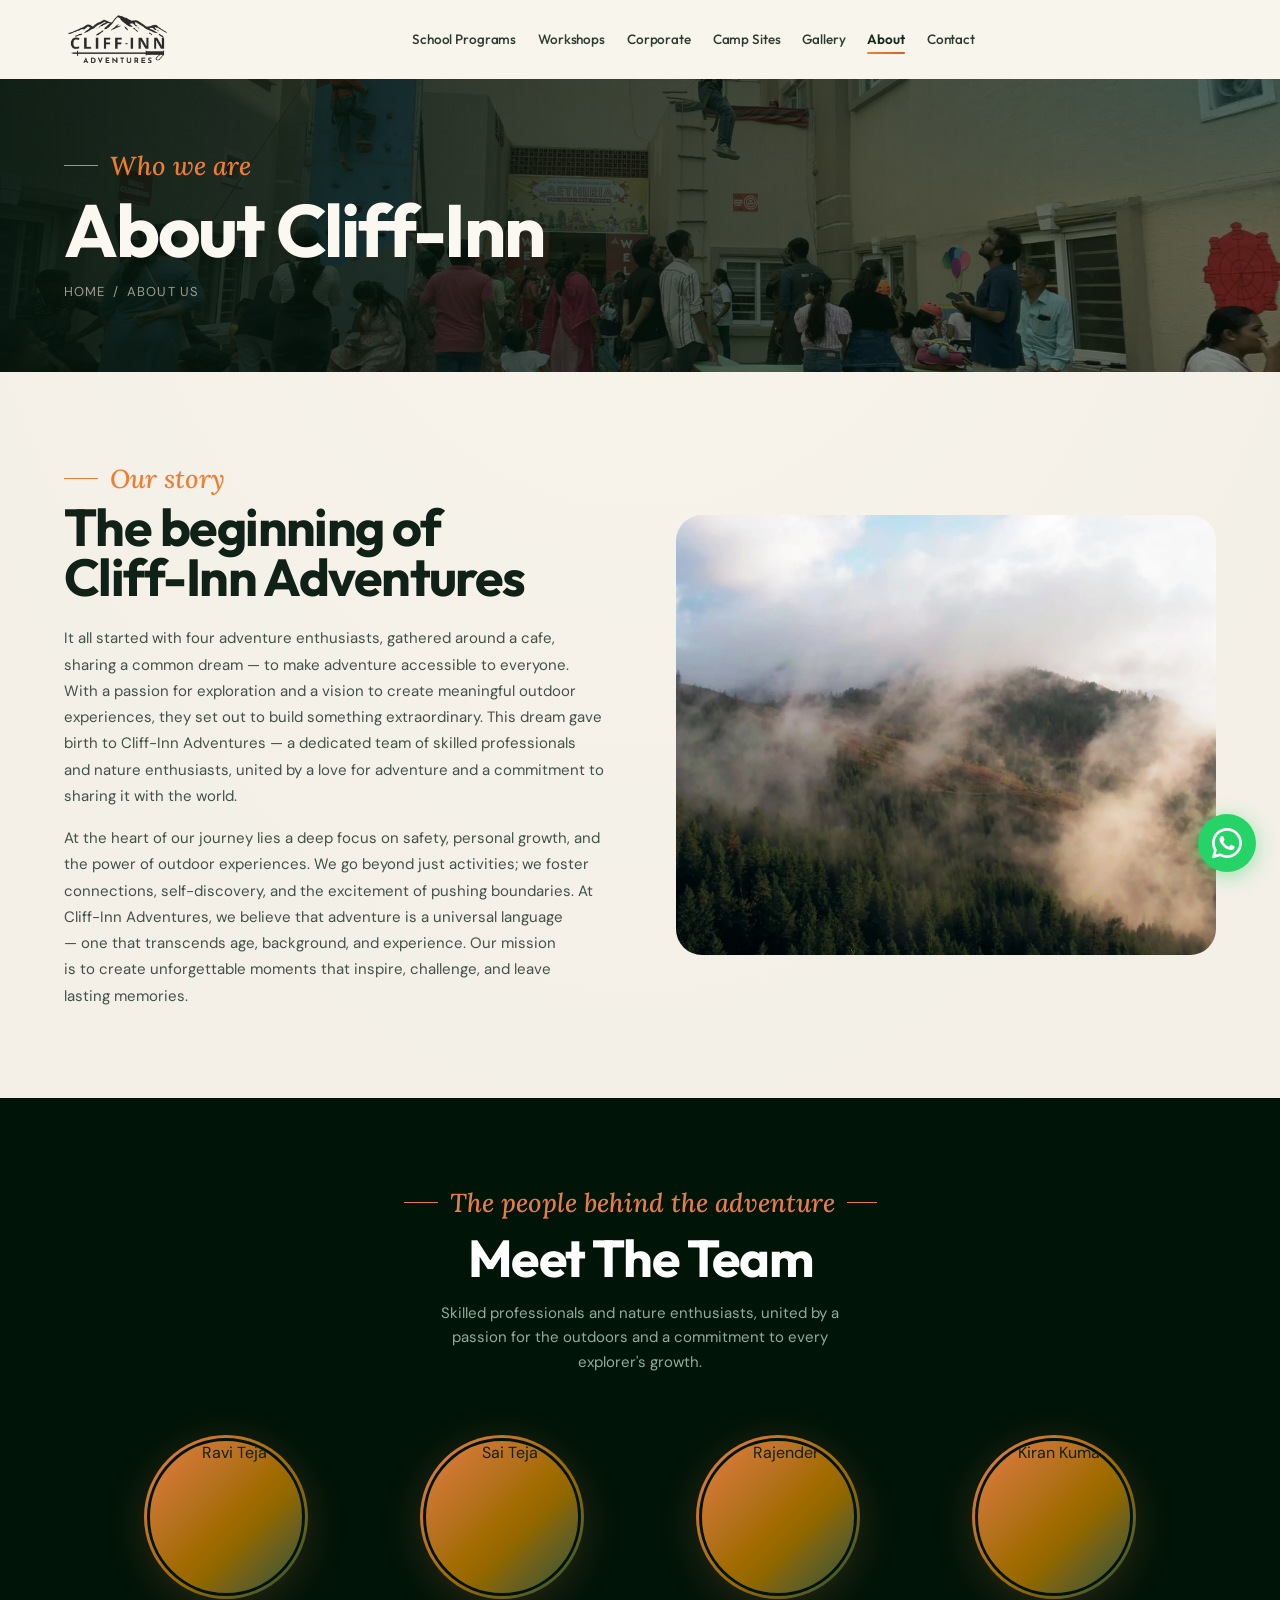
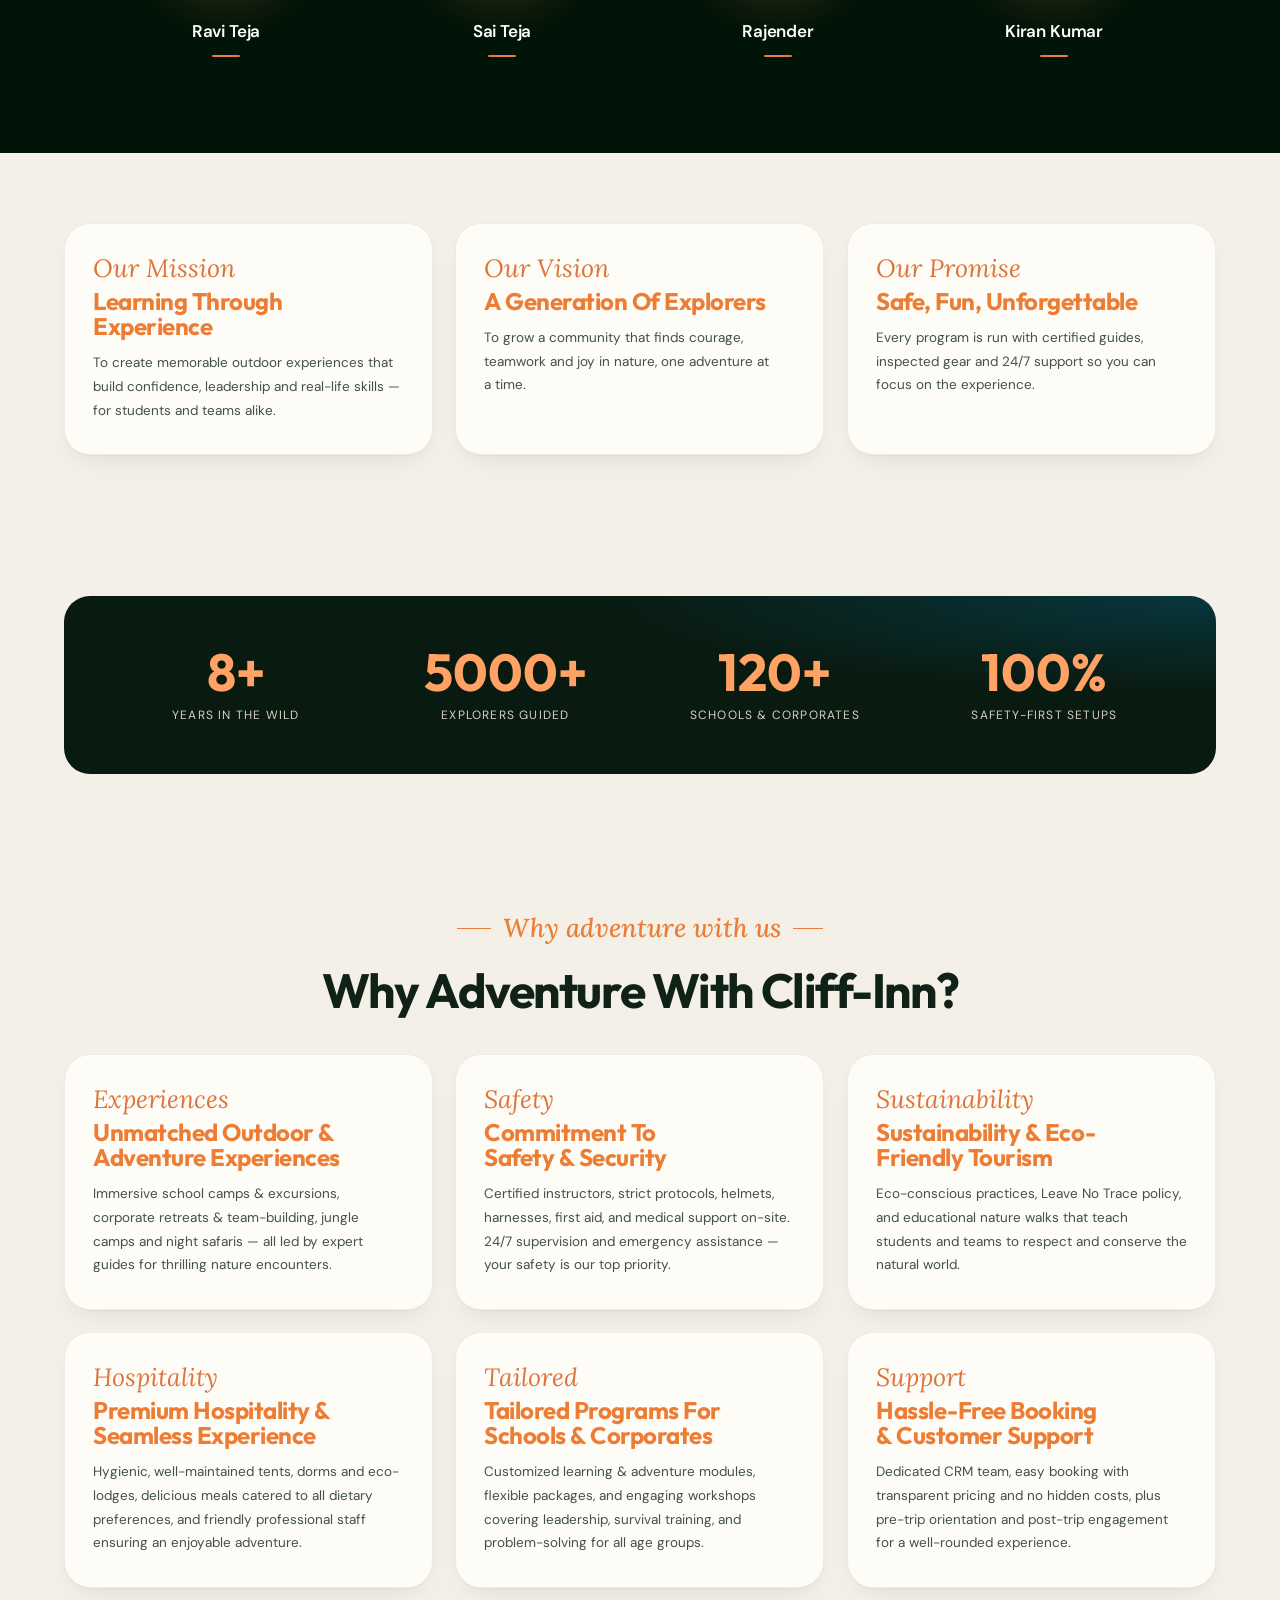
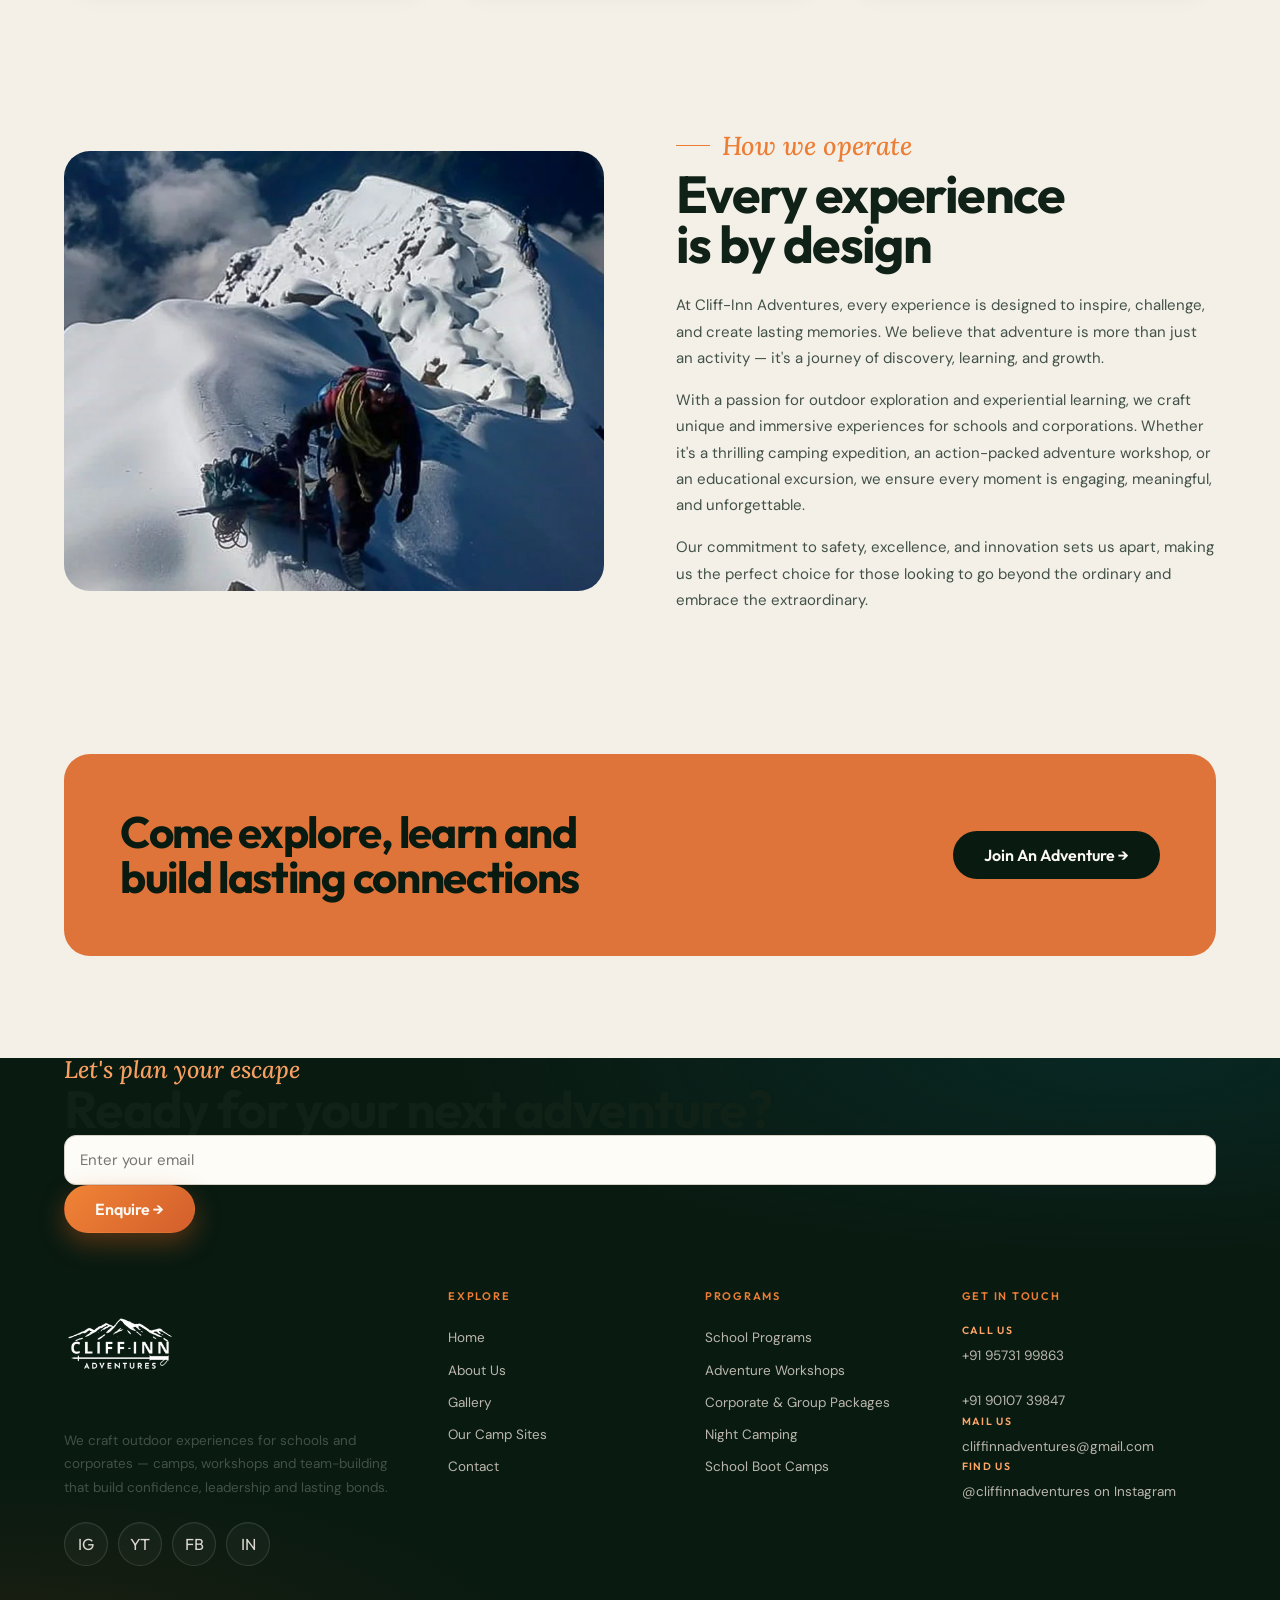
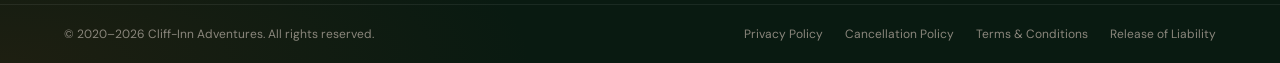
==== commit 4a91bf8f: "Fix Chrome scroll lag: cheaper header blur + paint containment + mobile parallax guards Root cause: " ====
--- a/about.html
+++ b/about.html
@@ -17,7 +17,7 @@
 <link rel="manifest" href="site.webmanifest">
 <link rel="preconnect" href="https://fonts.googleapis.com">
 <link rel="preconnect" href="https://fonts.gstatic.com" crossorigin>
-<link href="https://fonts.googleapis.com/css2?family=Outfit:wght@400;500;600;700&family=DM+Sans:wght@400;500;600;700&family=Instrument+Serif:ital@1&display=swap" rel="stylesheet">
+<link href="https://fonts.googleapis.com/css2?family=Outfit:wght@400;500;600;700&family=DM+Sans:wght@400;500;600;700&family=Lora:ital,wght@1,400;1,500&display=swap" rel="stylesheet">
 <link rel="stylesheet" href="css/main.css">
 <script type="module" src="js/main.js"></script>
 <style>
@@ -144,33 +144,38 @@
       </button>
     </div>
   </div>
-
-  <div class="header__mobile" id="mobile-nav" role="region" aria-label="Mobile menu">
-    <nav class="header__mobile-nav">
-      <a href="index.html" data-key="home">Home</a>
-      <a href="school-programs.html" data-key="school">School Programs</a>
-      <a href="adventure-workshops.html" data-key="workshops">Adventure Workshops</a>
-      <a href="corporate-packages.html" data-key="corporate">Corporate &amp; Groups</a>
-      <a href="camp-sites.html" data-key="camps">Camp Sites</a>
-      <a href="gallery.html" data-key="gallery">Gallery</a>
-      <a href="about.html" data-key="about">About</a>
-      <a href="contact.html" data-key="contact">Contact</a>
-    </nav>
-    <div class="header__mobile-footer">
-      <div class="header__mobile-contact">
-        <a href="tel:+919573199863">+91 95731 99863</a>
-        <a href="tel:+919010739847">+91 90107 39847</a>
-        <a href="mailto:cliffinnadventures@gmail.com">cliffinnadventures@gmail.com</a>
-      </div>
-      <a class="header__mobile-cta" href="contact.html">
-        Plan Your Escape
-        <svg width="14" height="14" viewBox="0 0 14 14" fill="none" aria-hidden="true">
-          <path d="M2.5 7h9M7 2.5l4.5 4.5L7 11.5" stroke="currentColor" stroke-width="1.5" stroke-linecap="round" stroke-linejoin="round"/>
-        </svg>
-      </a>
-    </div>
+</header>
+
+<!-- Mobile drawer — sibling of <header> (not descendant) so that .header can
+     safely use `contain: paint layout` for scroll performance. Paint/layout
+     containment establishes a new containing block for fixed descendants,
+     which would collapse this full-viewport drawer to the header's rect if
+     it were nested inside. Open state is signalled via body[data-menu-open]. -->
+<div class="header__mobile" id="mobile-nav" role="region" aria-label="Mobile menu">
+  <nav class="header__mobile-nav">
+    <a href="index.html" data-key="home">Home</a>
+    <a href="school-programs.html" data-key="school">School Programs</a>
+    <a href="adventure-workshops.html" data-key="workshops">Adventure Workshops</a>
+    <a href="corporate-packages.html" data-key="corporate">Corporate &amp; Groups</a>
+    <a href="camp-sites.html" data-key="camps">Camp Sites</a>
+    <a href="gallery.html" data-key="gallery">Gallery</a>
+    <a href="about.html" data-key="about">About</a>
+    <a href="contact.html" data-key="contact">Contact</a>
+  </nav>
+  <div class="header__mobile-footer">
+    <div class="header__mobile-contact">
+      <a href="tel:+919573199863">+91 95731 99863</a>
+      <a href="tel:+919010739847">+91 90107 39847</a>
+      <a href="mailto:cliffinnadventures@gmail.com">cliffinnadventures@gmail.com</a>
+    </div>
+    <a class="header__mobile-cta" href="contact.html">
+      Plan Your Escape
+      <svg width="14" height="14" viewBox="0 0 14 14" fill="none" aria-hidden="true">
+        <path d="M2.5 7h9M7 2.5l4.5 4.5L7 11.5" stroke="currentColor" stroke-width="1.5" stroke-linecap="round" stroke-linejoin="round"/>
+      </svg>
+    </a>
   </div>
-</header>
+</div>
 <!-- END partials/nav.html -->
 
 <main id="main" class="site">
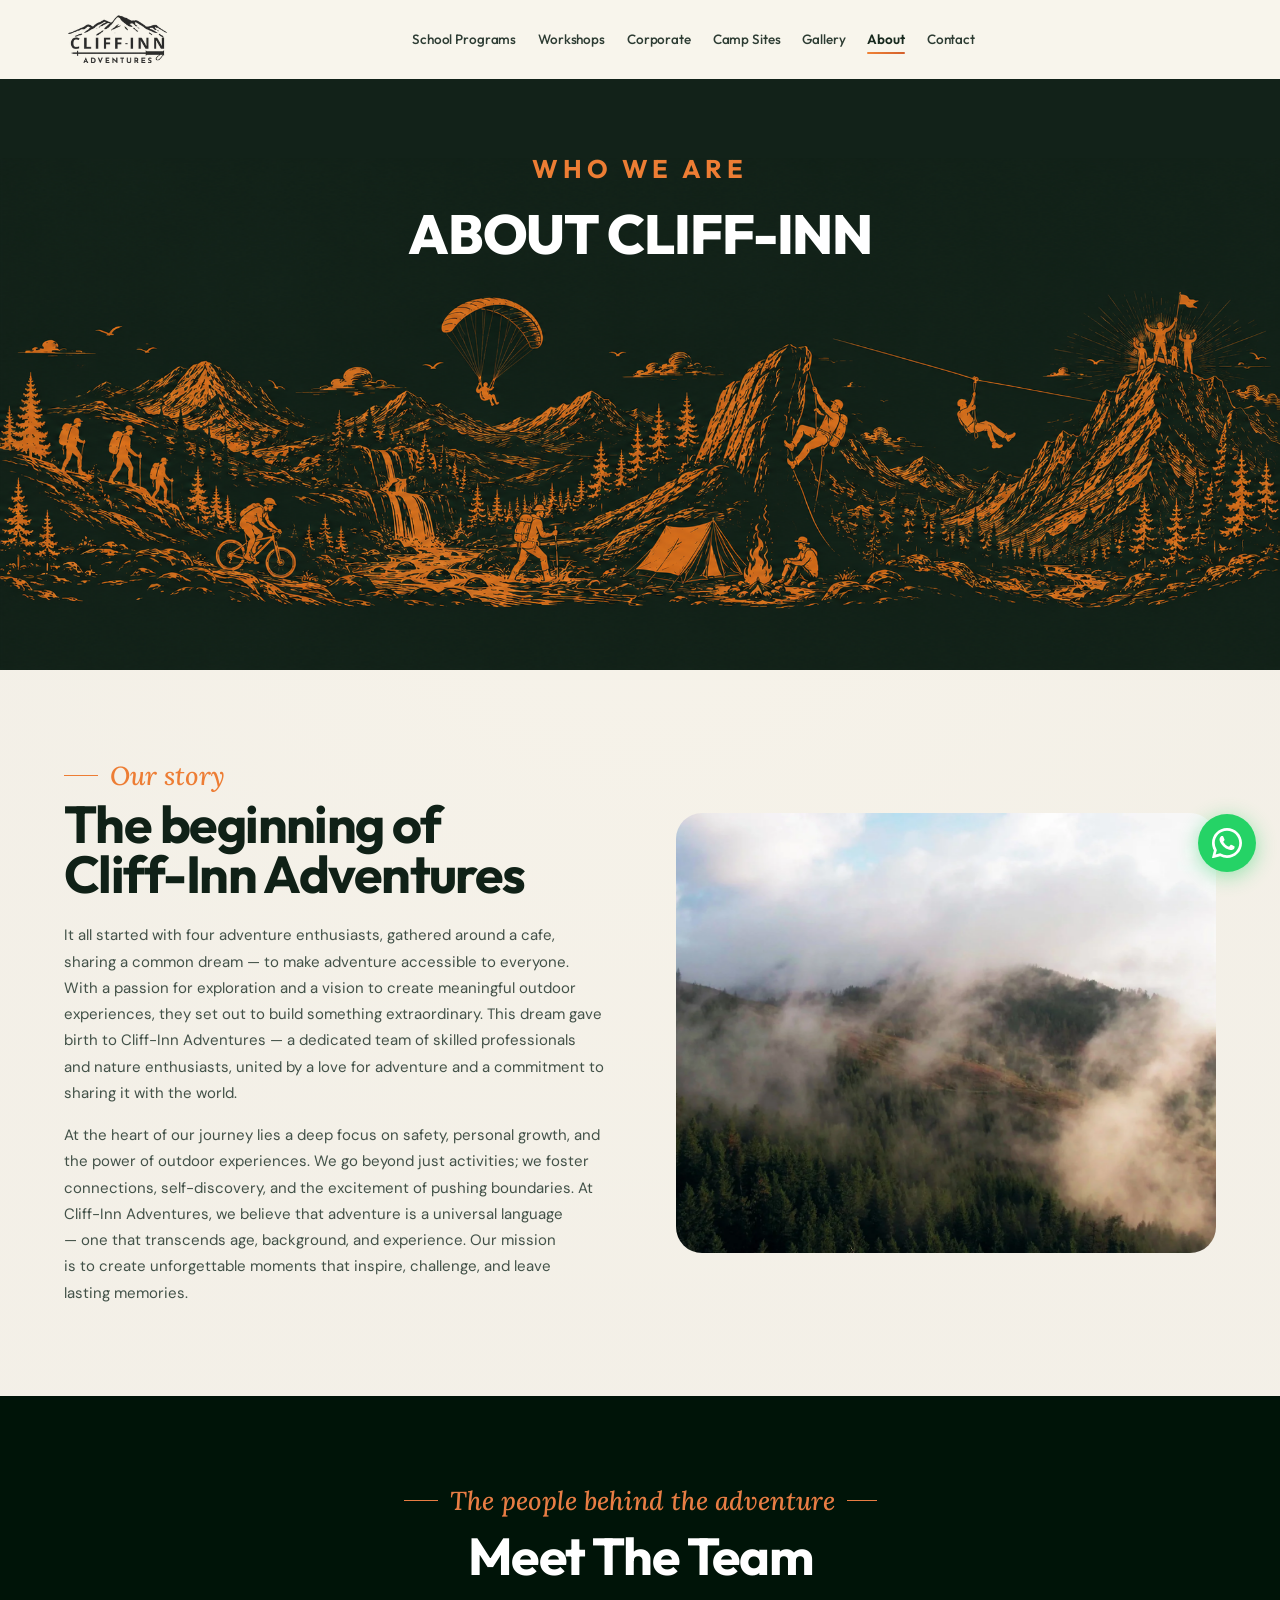
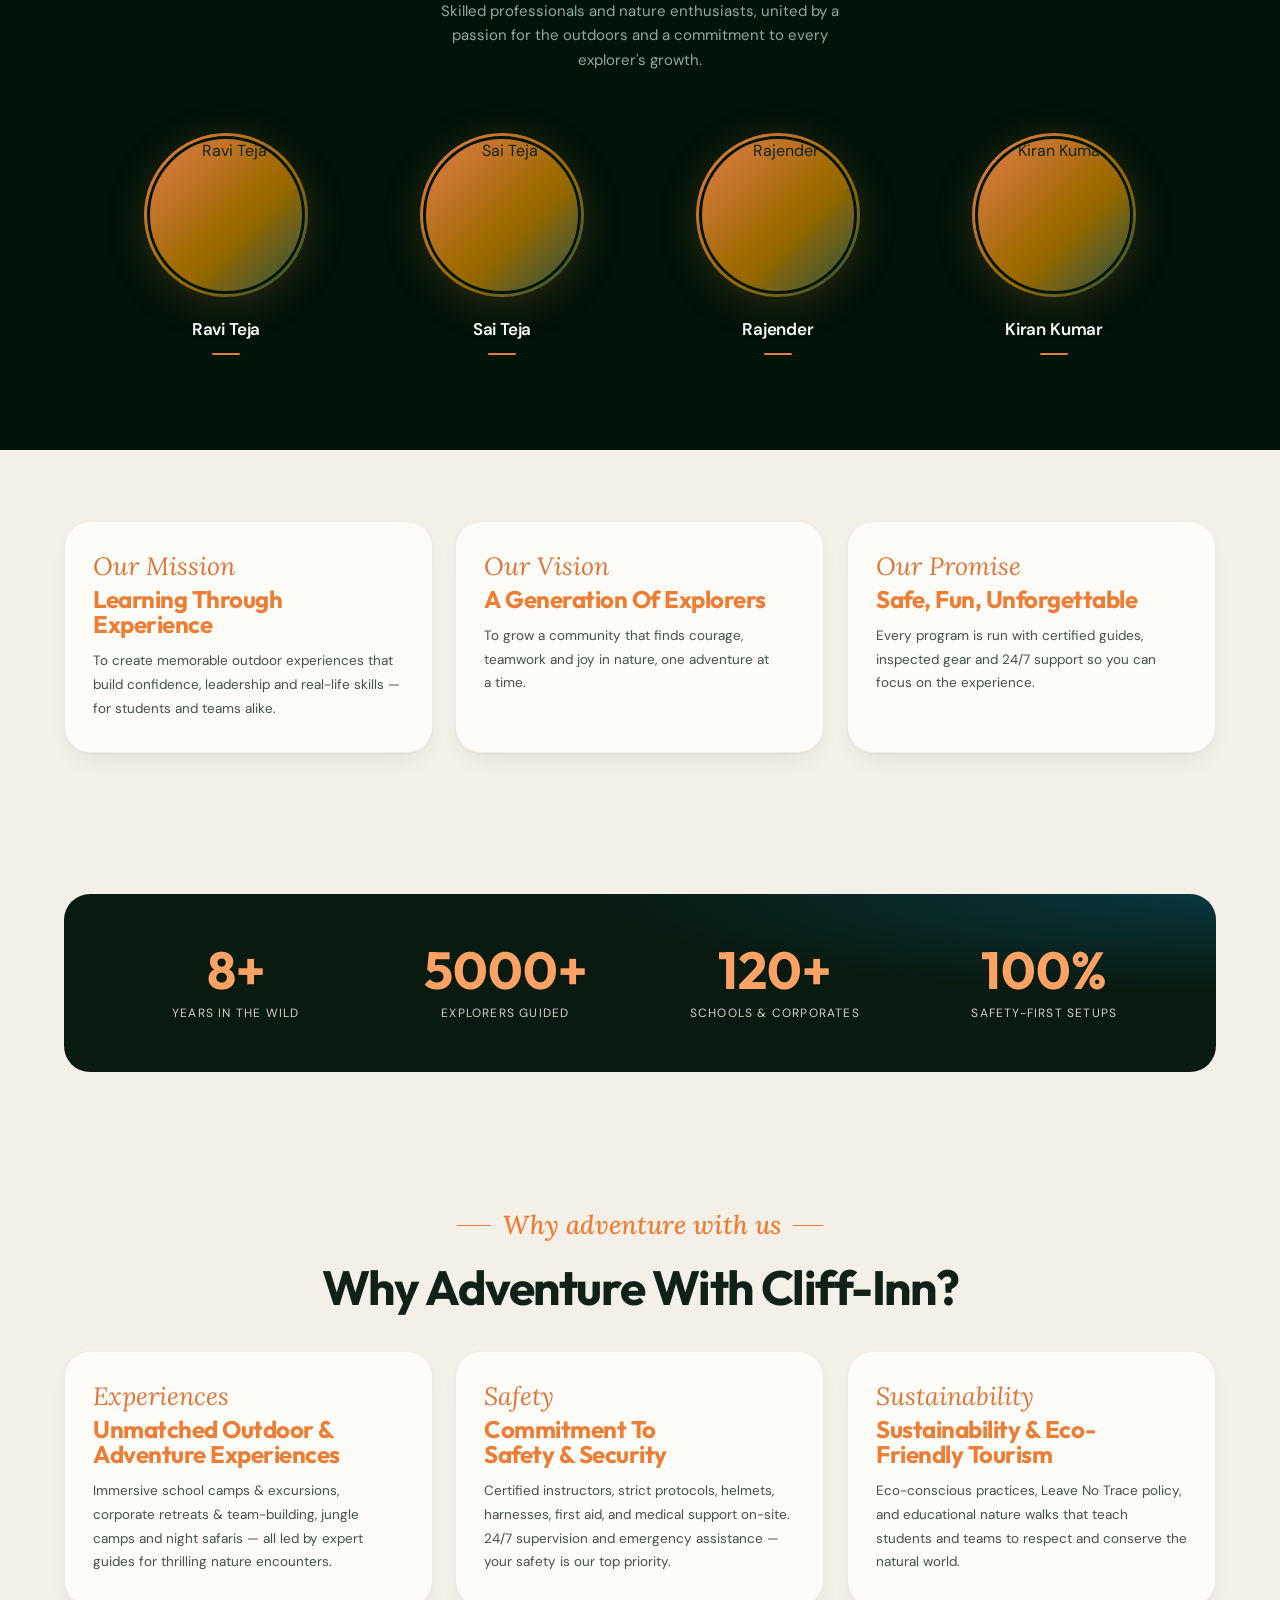
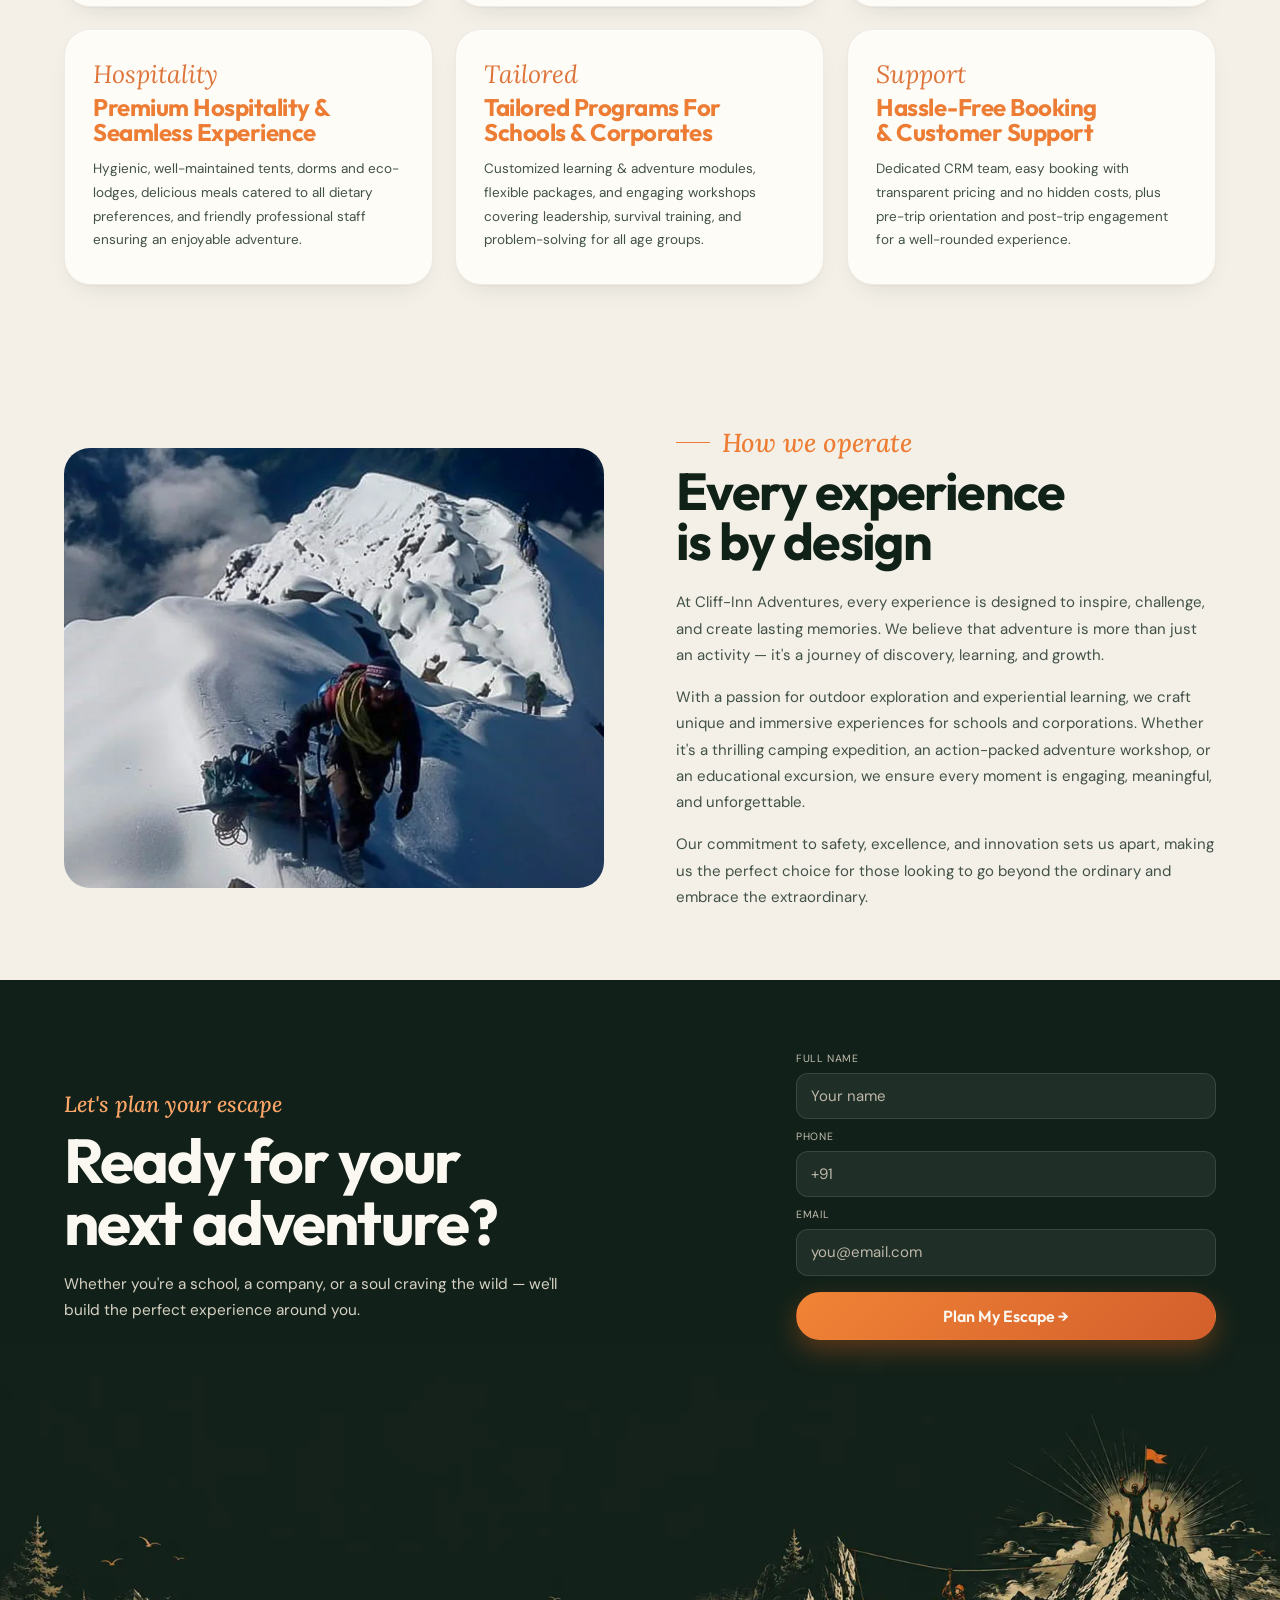
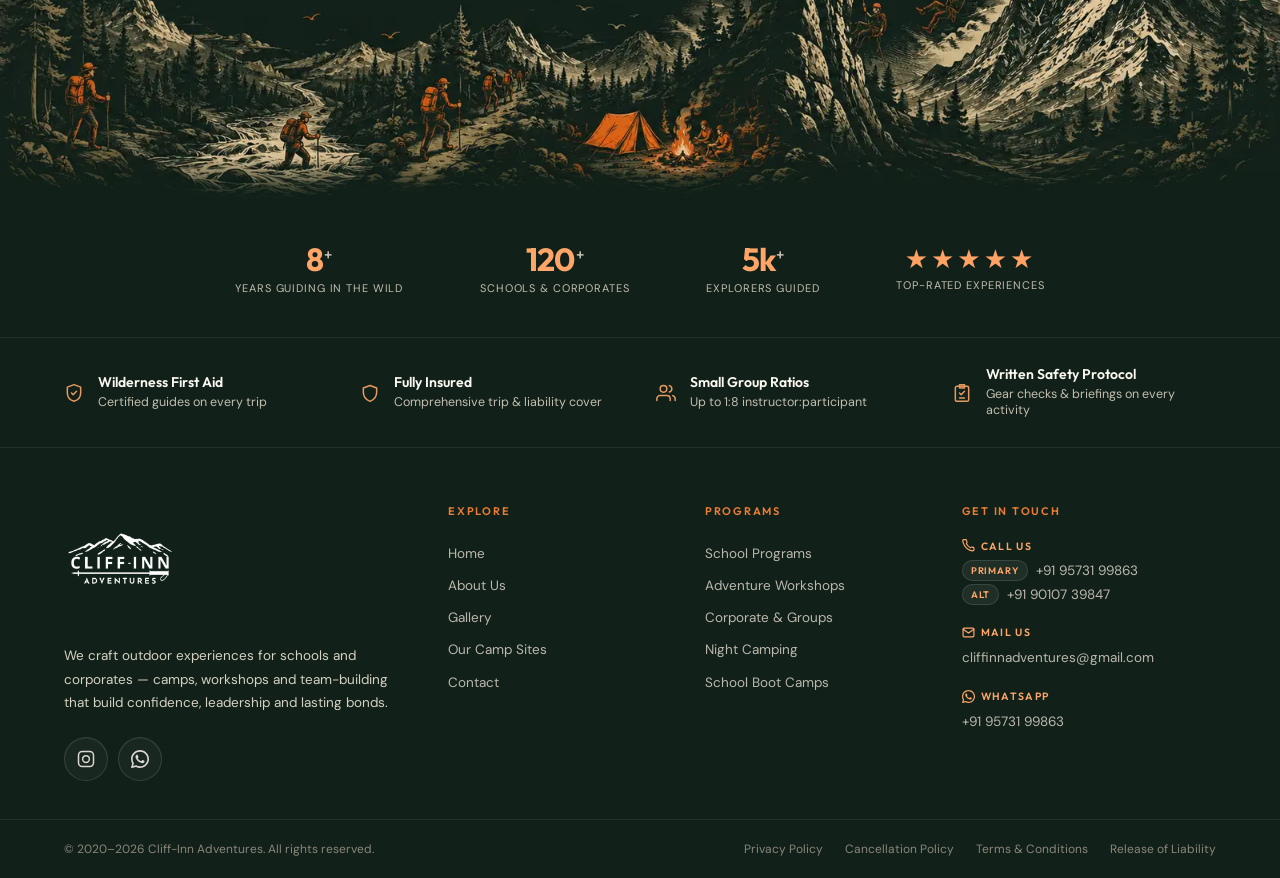
==== commit 2d46f1f5: "feat: unify inner-page heroes to Workshops format; roll out footer scene and dark section styles" ====
--- a/about.html
+++ b/about.html
@@ -180,17 +180,13 @@
 
 <main id="main" class="site">
 
-  <section class="hero-banner" data-hero aria-labelledby="hero-title">
+  <section class="hero-banner hero-banner--workshops" data-hero aria-labelledby="hero-title">
     <div class="hero-banner__media" data-hero-media>
-      <img src="assets/images/cliffinnadventures/about/hero-banner-widescreen.webp" alt="The Cliff-Inn team hiking together at sunrise" loading="eager" fetchpriority="high" width="1919" height="1080">
-    </div>
-    <div class="hero-banner__scrim"></div>
+      <img src="assets/Background/adventure-workshops-hero-cliffin.png" alt="Illustration of climbers, hikers, cyclists, campers, ziplining and paragliding across a mountain landscape" loading="eager" fetchpriority="high" width="1920" height="785">
+    </div>
     <div class="hero-banner__inner">
       <span class="eyebrow" data-hero-eyebrow><span></span>Who we are</span>
       <h1 class="hero-banner__title" id="hero-title" data-hero-title>About Cliff-Inn</h1>
-      <nav class="breadcrumb" aria-label="Breadcrumb">
-        <a href="index.html">Home</a> &nbsp;/&nbsp; About Us
-      </nav>
     </div>
   </section>
 
@@ -331,41 +327,134 @@
     </div>
   </section>
 
-  <section class="section container section--last">
-    <div class="cta-banner" data-animate>
-      <h2 class="cta-banner__title" style="max-width:24ch;">Come explore, learn and build lasting connections</h2>
-      <a class="btn btn--dark-invert" href="contact.html">Join An Adventure →</a>
-    </div>
-  </section>
-
 </main>
 
+<!-- ============================================================
+     SECTION: FOOTER SCENE  (CTA band + terrain illustration + footer)
+     Source of truth: partials/footer.html
+     ============================================================ -->
 <!-- BEGIN partials/footer.html -->
-<footer class="footer" role="contentinfo">
-  <div class="footer__top container--wide">
-    <div class="footer__lead">
-      <span class="serif" style="font-size: 24px; color: oklch(0.78 0.13 55); line-height: 1;">Let's plan your escape</span>
-      <h2 class="footer__lead-title">Ready for your next adventure?</h2>
-    </div>
-    <form class="footer__cta-row" data-newsletter-form aria-label="Quick enquiry">
-      <label class="visually-hidden" for="footer-email">Your email address</label>
-      <input class="input" id="footer-email" name="email" type="email" placeholder="Enter your email" autocomplete="email" required>
-      <a class="btn btn--primary" href="contact.html">Enquire →</a>
-    </form>
-  </div>
+<div class="closing-scene" data-section="footer-scene">
+
+<!-- 1) Pre-footer CTA Band -->
+<div class="footer__cta-band on-dark" data-nav-invert>
+  <div class="footer__cta-band-inner container--wide">
+    <div class="footer__cta-copy">
+      <span class="footer__cta-eyebrow serif">Let's plan your escape</span>
+      <h2 class="footer__cta-title">Ready for your<br>next adventure?</h2>
+      <p class="footer__cta-sub">Whether you're a school, a company, or a soul craving the wild — we'll build the perfect experience around you.</p>
+    </div>
+    <div class="footer__cta-actions">
+      <form class="footer__cta-form form--on-dark" data-form="cta-quick" novalidate>
+        <div class="field">
+          <label class="field__label" for="cta-name">Full name</label>
+          <input class="input" id="cta-name" name="fullName" type="text" placeholder="Your name" required autocomplete="name">
+          <p class="field__error" role="alert">Please enter your name.</p>
+        </div>
+        <div class="field">
+          <label class="field__label" for="cta-phone">Phone</label>
+          <input class="input" id="cta-phone" name="phone" type="tel" placeholder="+91 " required autocomplete="tel" inputmode="tel">
+          <p class="field__error" role="alert">Please enter your phone number.</p>
+        </div>
+        <div class="field">
+          <label class="field__label" for="cta-email">Email</label>
+          <input class="input" id="cta-email" name="email" type="email" placeholder="you@email.com" required autocomplete="email">
+          <p class="field__error" role="alert">Please enter a valid email.</p>
+        </div>
+        <button class="btn btn--primary footer__cta-submit" type="submit">Plan My Escape →</button>
+        <p class="form-status" data-form-status aria-live="polite"></p>
+      </form>
+      <div class="footer__cta-success success-panel" data-form-success hidden role="status">
+        <div class="success-panel__title">You're on the list</div>
+        <p class="success-panel__body">We'll reach out within 24 hours with dates and the full plan.</p>
+      </div>
+    </div>
+  </div>
+</div>
+
+<!-- 2) Mountain terrain transition — bridges CTA to footer -->
+<div class="footer-terrain" aria-hidden="true" data-nav-invert>
+  <img src="assets/Background/bg-image-cliffin-1600.webp" srcset="assets/Background/bg-image-cliffin-1200.webp 1200w, assets/Background/bg-image-cliffin-1600.webp 1600w" sizes="100vw" alt="" loading="lazy" decoding="async" width="1600" height="640">
+</div>
+
+<!-- 3) Footer -->
+<footer class="footer on-dark" role="contentinfo" data-nav-invert>
+
+  <!-- Trust Strip -->
+  <div class="footer__trust">
+    <div class="footer__trust-inner container--wide">
+      <div class="footer__trust-item">
+        <span class="footer__trust-num">8<span class="footer__trust-sup">+</span></span>
+        <span class="footer__trust-label">Years guiding in the wild</span>
+      </div>
+      <div class="footer__trust-divider" aria-hidden="true"></div>
+      <div class="footer__trust-item">
+        <span class="footer__trust-num">120<span class="footer__trust-sup">+</span></span>
+        <span class="footer__trust-label">Schools &amp; corporates</span>
+      </div>
+      <div class="footer__trust-divider" aria-hidden="true"></div>
+      <div class="footer__trust-item">
+        <span class="footer__trust-num">5k<span class="footer__trust-sup">+</span></span>
+        <span class="footer__trust-label">Explorers guided</span>
+      </div>
+      <div class="footer__trust-divider" aria-hidden="true"></div>
+      <div class="footer__trust-item">
+        <span class="footer__trust-num footer__trust-num--stars" aria-label="5 out of 5 stars">★★★★★</span>
+        <span class="footer__trust-label">Top-rated experiences</span>
+      </div>
+    </div>
+  </div>
+
+  <!-- Safety Credentials -->
+  <div class="footer__safety" aria-label="Safety credentials">
+    <div class="footer__safety-inner container--wide">
+      <div class="footer__safety-item">
+        <svg width="20" height="20" viewBox="0 0 24 24" fill="none" stroke="currentColor" stroke-width="1.8" stroke-linecap="round" stroke-linejoin="round" aria-hidden="true"><path d="M12 2 4 5v7c0 4.5 3.5 8.5 8 10 4.5-1.5 8-5.5 8-10V5l-8-3Z"/><path d="M9 12l2 2 4-4"/></svg>
+        <div>
+          <div class="footer__safety-title">Wilderness First Aid</div>
+          <div class="footer__safety-sub">Certified guides on every trip</div>
+        </div>
+      </div>
+      <div class="footer__safety-item">
+        <svg width="20" height="20" viewBox="0 0 24 24" fill="none" stroke="currentColor" stroke-width="1.8" stroke-linecap="round" stroke-linejoin="round" aria-hidden="true"><path d="M12 22c5-2 8-6 8-11V6l-8-3-8 3v5c0 5 3 9 8 11Z"/></svg>
+        <div>
+          <div class="footer__safety-title">Fully Insured</div>
+          <div class="footer__safety-sub">Comprehensive trip &amp; liability cover</div>
+        </div>
+      </div>
+      <div class="footer__safety-item">
+        <svg width="20" height="20" viewBox="0 0 24 24" fill="none" stroke="currentColor" stroke-width="1.8" stroke-linecap="round" stroke-linejoin="round" aria-hidden="true"><path d="M17 21v-2a4 4 0 0 0-4-4H5a4 4 0 0 0-4 4v2"/><circle cx="9" cy="7" r="4"/><path d="M23 21v-2a4 4 0 0 0-3-3.87M16 3.13a4 4 0 0 1 0 7.75"/></svg>
+        <div>
+          <div class="footer__safety-title">Small Group Ratios</div>
+          <div class="footer__safety-sub">Up to 1:8 instructor:participant</div>
+        </div>
+      </div>
+      <div class="footer__safety-item">
+        <svg width="20" height="20" viewBox="0 0 24 24" fill="none" stroke="currentColor" stroke-width="1.8" stroke-linecap="round" stroke-linejoin="round" aria-hidden="true"><rect x="4" y="4" width="16" height="18" rx="2"/><path d="M9 2h6v4H9z"/><path d="M9 12l2 2 4-4"/><path d="M9 18h6"/></svg>
+        <div>
+          <div class="footer__safety-title">Written Safety Protocol</div>
+          <div class="footer__safety-sub">Gear checks &amp; briefings on every activity</div>
+        </div>
+      </div>
+    </div>
+  </div>
+
+  <!-- Main Footer Grid -->
   <div class="footer__grid container--wide">
+
     <div class="footer__brand">
-      <div class="footer__brand-row">
-        <img class="footer__brand-logo" src="assets/Logo/c-a-white-260.webp" srcset="assets/Logo/c-a-white-180.webp 180w, assets/Logo/c-a-white-260.webp 260w, assets/Logo/c-a-white-360.webp 360w" sizes="125px" alt="Cliff-Inn Adventures" width="125" height="125" decoding="async">
-      </div>
+      <img class="footer__brand-logo" src="assets/Logo/c-a-white-260.webp" srcset="assets/Logo/c-a-white-180.webp 180w, assets/Logo/c-a-white-260.webp 260w, assets/Logo/c-a-white-360.webp 360w" sizes="112px" alt="Cliff-Inn Adventures" width="112" height="112" decoding="async">
       <p class="footer__brand-desc">We craft outdoor experiences for schools and corporates — camps, workshops and team-building that build confidence, leadership and lasting bonds.</p>
-      <div class="footer__socials" aria-label="Social links">
-        <a class="footer__social" href="https://instagram.com/cliffinnadventures" aria-label="Instagram" rel="noopener noreferrer" target="_blank">IG</a>
-        <a class="footer__social" href="#" aria-label="YouTube" rel="noopener noreferrer">YT</a>
-        <a class="footer__social" href="#" aria-label="Facebook" rel="noopener noreferrer">FB</a>
-        <a class="footer__social" href="#" aria-label="LinkedIn" rel="noopener noreferrer">IN</a>
-      </div>
-    </div>
+      <div class="footer__socials" aria-label="Follow us on social media">
+        <a class="footer__social" href="https://instagram.com/cliffinnadventures" aria-label="Instagram" rel="noopener noreferrer" target="_blank">
+          <svg width="18" height="18" viewBox="0 0 24 24" fill="none" stroke="currentColor" stroke-width="2" stroke-linecap="round" stroke-linejoin="round" aria-hidden="true"><rect x="2" y="2" width="20" height="20" rx="5"/><circle cx="12" cy="12" r="4.5"/><circle cx="17.5" cy="6.5" r="0.5" fill="currentColor" stroke="none"/></svg>
+        </a>
+        <a class="footer__social" href="https://wa.me/919573199863" aria-label="WhatsApp" rel="noopener noreferrer" target="_blank">
+          <svg width="18" height="18" viewBox="0 0 24 24" fill="currentColor" aria-hidden="true"><path d="M17.472 14.382c-.297-.149-1.758-.867-2.03-.967-.273-.099-.471-.148-.67.15-.197.297-.767.966-.94 1.164-.173.199-.347.223-.644.075-.297-.15-1.255-.463-2.39-1.475-.883-.788-1.48-1.761-1.653-2.059-.173-.297-.018-.458.13-.606.134-.133.298-.347.446-.52.149-.174.198-.298.298-.497.099-.198.05-.371-.025-.52-.075-.149-.669-1.612-.916-2.207-.242-.579-.487-.5-.669-.51-.173-.008-.371-.01-.57-.01-.198 0-.52.074-.792.372-.272.297-1.04 1.016-1.04 2.479 0 1.462 1.065 2.875 1.213 3.074.149.198 2.096 3.2 5.077 4.487.709.306 1.262.489 1.694.625.712.227 1.36.195 1.871.118.571-.085 1.758-.719 2.006-1.413.248-.694.248-1.289.173-1.413-.074-.124-.272-.198-.57-.347z"/><path d="M12 0C5.373 0 0 5.373 0 12c0 2.127.558 4.122 1.533 5.85L.057 23.527a.5.5 0 0 0 .615.606l5.88-1.543A11.942 11.942 0 0 0 12 24c6.627 0 12-5.373 12-12S18.627 0 12 0zm0 21.818a9.818 9.818 0 0 1-5.021-1.378l-.36-.214-3.733.979.998-3.648-.235-.374A9.818 9.818 0 0 1 2.182 12C2.182 6.57 6.57 2.182 12 2.182S21.818 6.57 21.818 12 17.43 21.818 12 21.818z"/></svg>
+        </a>
+      </div>
+    </div>
+
     <nav aria-label="Explore">
       <h3 class="footer__heading">Explore</h3>
       <ul class="footer__list" role="list">
@@ -376,25 +465,49 @@
         <li><a href="contact.html">Contact</a></li>
       </ul>
     </nav>
+
     <nav aria-label="Programs">
       <h3 class="footer__heading">Programs</h3>
       <ul class="footer__list" role="list">
         <li><a href="school-programs.html">School Programs</a></li>
         <li><a href="adventure-workshops.html">Adventure Workshops</a></li>
-        <li><a href="corporate-packages.html">Corporate &amp; Group Packages</a></li>
+        <li><a href="corporate-packages.html">Corporate &amp; Groups</a></li>
         <li><a href="corporate-packages.html">Night Camping</a></li>
         <li><a href="school-programs.html">School Boot Camps</a></li>
       </ul>
     </nav>
-    <div>
+
+    <address class="footer__contact">
       <h3 class="footer__heading">Get In Touch</h3>
-      <ul class="footer__list" role="list">
-        <li class="footer__contact-item"><span class="footer__contact-key">Call us</span><a href="tel:+919573199863">+91 95731 99863</a><br><a href="tel:+919010739847">+91 90107 39847</a></li>
-        <li class="footer__contact-item"><span class="footer__contact-key">Mail us</span><a href="mailto:cliffinnadventures@gmail.com">cliffinnadventures@gmail.com</a></li>
-        <li class="footer__contact-item"><span class="footer__contact-key">Find us</span><a href="https://instagram.com/cliffinnadventures" rel="noopener noreferrer" target="_blank">@cliffinnadventures on Instagram</a></li>
+      <ul class="footer__list footer__list--contact" role="list">
+        <li class="footer__contact-item">
+          <span class="footer__contact-key">
+            <svg width="13" height="13" viewBox="0 0 24 24" fill="none" stroke="currentColor" stroke-width="2.2" stroke-linecap="round" stroke-linejoin="round" aria-hidden="true"><path d="M22 16.92v3a2 2 0 0 1-2.18 2 19.79 19.79 0 0 1-8.63-3.07A19.5 19.5 0 0 1 4.49 12 19.79 19.79 0 0 1 1.42 3.18 2 2 0 0 1 3.42 1h3a2 2 0 0 1 2 1.72c.127.96.361 1.903.7 2.81a2 2 0 0 1-.45 2.11L7.91 8.4a16 16 0 0 0 7.74 7.74l.79-.79a2 2 0 0 1 2.11-.45c.907.339 1.85.573 2.81.7A2 2 0 0 1 22 16.92z"/></svg>
+            Call us
+          </span>
+          <a href="tel:+919573199863"><span class="footer__contact-tag">Primary</span>+91 95731 99863</a>
+          <a href="tel:+919010739847"><span class="footer__contact-tag">Alt</span>+91 90107 39847</a>
+        </li>
+        <li class="footer__contact-item">
+          <span class="footer__contact-key">
+            <svg width="13" height="13" viewBox="0 0 24 24" fill="none" stroke="currentColor" stroke-width="2.2" stroke-linecap="round" stroke-linejoin="round" aria-hidden="true"><path d="M4 4h16c1.1 0 2 .9 2 2v12c0 1.1-.9 2-2 2H4c-1.1 0-2-.9-2-2V6c0-1.1.9-2 2-2z"/><polyline points="22,6 12,13 2,6"/></svg>
+            Mail us
+          </span>
+          <a href="mailto:cliffinnadventures@gmail.com">cliffinnadventures@gmail.com</a>
+        </li>
+        <li class="footer__contact-item">
+          <span class="footer__contact-key">
+            <svg width="13" height="13" viewBox="0 0 24 24" fill="currentColor" aria-hidden="true"><path d="M17.472 14.382c-.297-.149-1.758-.867-2.03-.967-.273-.099-.471-.148-.67.15-.197.297-.767.966-.94 1.164-.173.199-.347.223-.644.075-.297-.15-1.255-.463-2.39-1.475-.883-.788-1.48-1.761-1.653-2.059-.173-.297-.018-.458.13-.606.134-.133.298-.347.446-.52.149-.174.198-.298.298-.497.099-.198.05-.371-.025-.52-.075-.149-.669-1.612-.916-2.207-.242-.579-.487-.5-.669-.51-.173-.008-.371-.01-.57-.01-.198 0-.52.074-.792.372-.272.297-1.04 1.016-1.04 2.479 0 1.462 1.065 2.875 1.213 3.074.149.198 2.096 3.2 5.077 4.487.709.306 1.262.489 1.694.625.712.227 1.36.195 1.871.118.571-.085 1.758-.719 2.006-1.413.248-.694.248-1.289.173-1.413-.074-.124-.272-.198-.57-.347z"/><path d="M12 0C5.373 0 0 5.373 0 12c0 2.127.558 4.122 1.533 5.85L.057 23.527a.5.5 0 0 0 .615.606l5.88-1.543A11.942 11.942 0 0 0 12 24c6.627 0 12-5.373 12-12S18.627 0 12 0zm0 21.818a9.818 9.818 0 0 1-5.021-1.378l-.36-.214-3.733.979.998-3.648-.235-.374A9.818 9.818 0 0 1 2.182 12C2.182 6.57 6.57 2.182 12 2.182S21.818 6.57 21.818 12 17.43 21.818 12 21.818z"/></svg>
+            WhatsApp
+          </span>
+          <a href="https://wa.me/919573199863" target="_blank" rel="noopener noreferrer">+91 95731 99863</a>
+        </li>
       </ul>
-    </div>
-  </div>
+    </address>
+
+  </div>
+
+  <!-- Bottom Bar -->
   <div class="footer__bar">
     <div class="footer__bar-inner container--wide">
       <span>© 2020–2026 Cliff-Inn Adventures. All rights reserved.</span>
@@ -406,8 +519,12 @@
       </div>
     </div>
   </div>
+
 </footer>
+
+</div>
 <!-- END partials/footer.html -->
+
 
 <!-- WHATSAPP FLOAT -->
 <a class="wa-float" href="https://wa.me/919573199863" target="_blank" rel="noopener noreferrer" aria-label="Chat with us on WhatsApp">
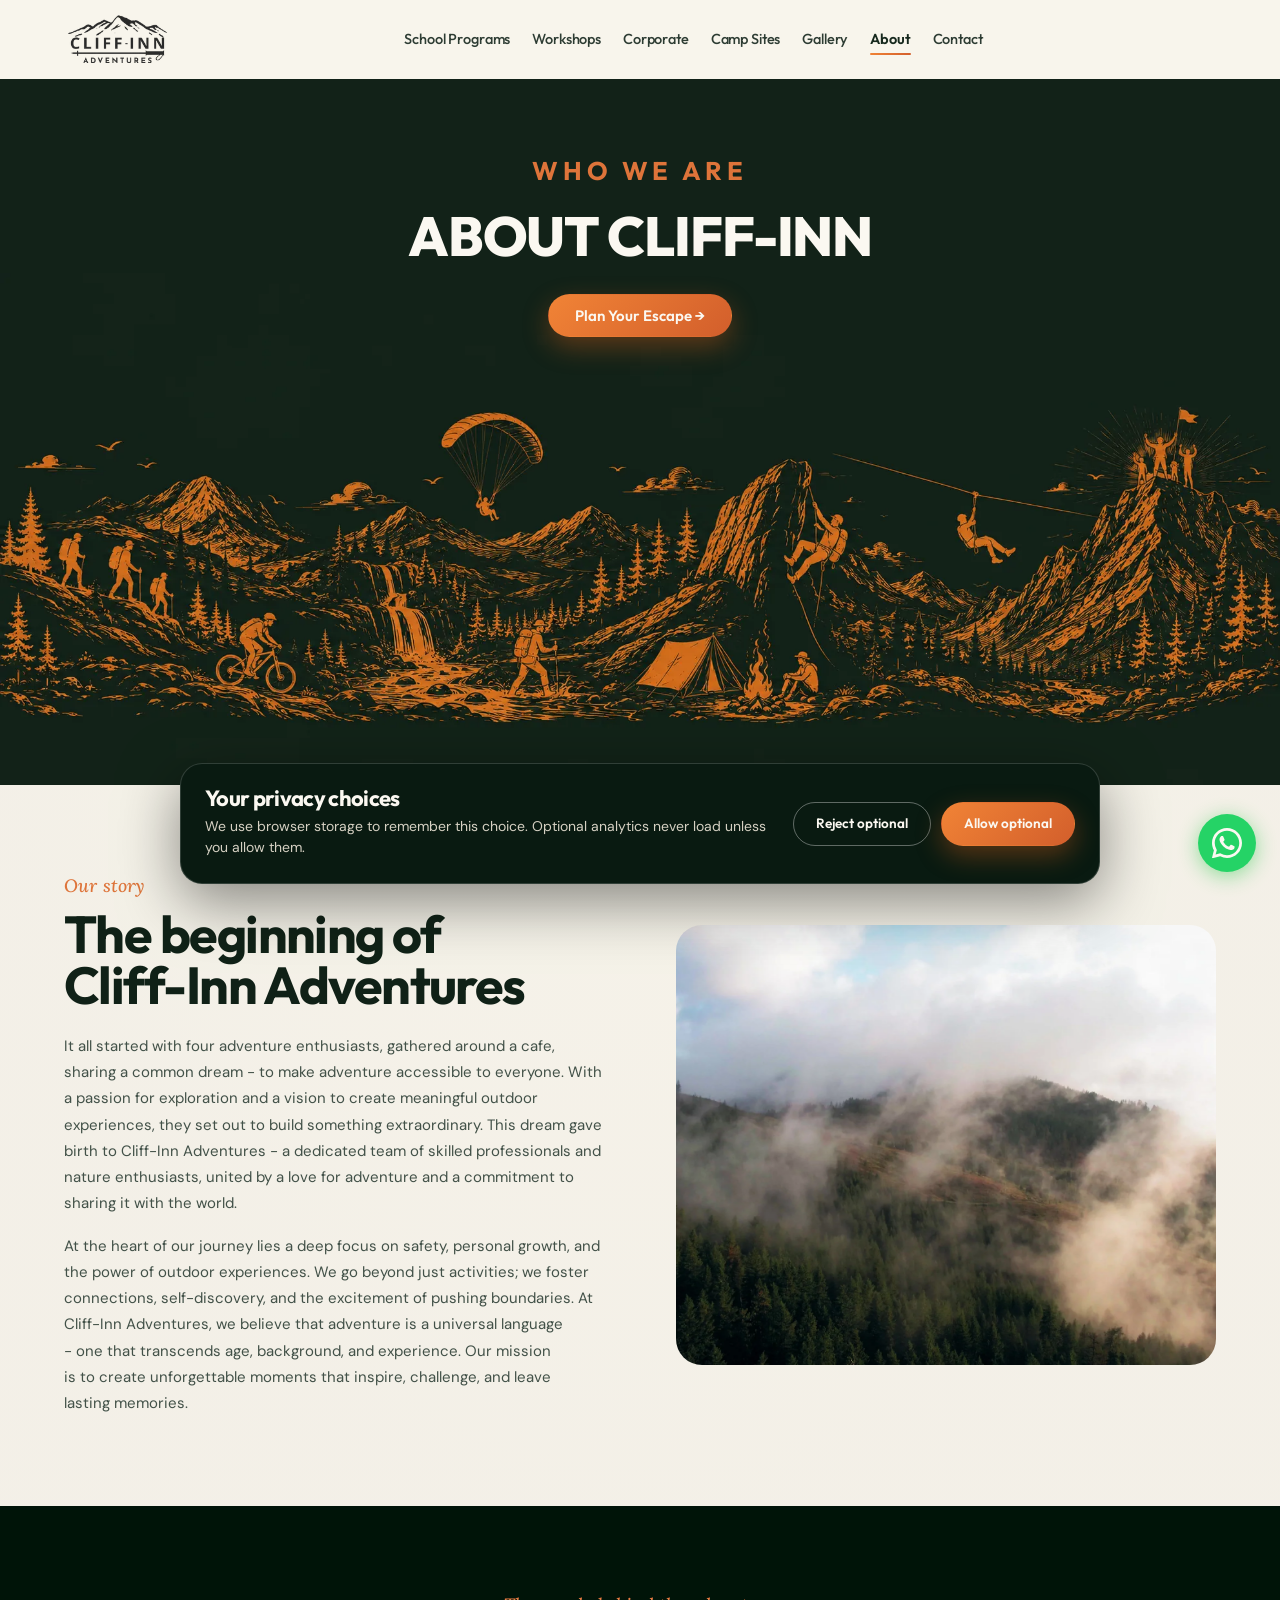
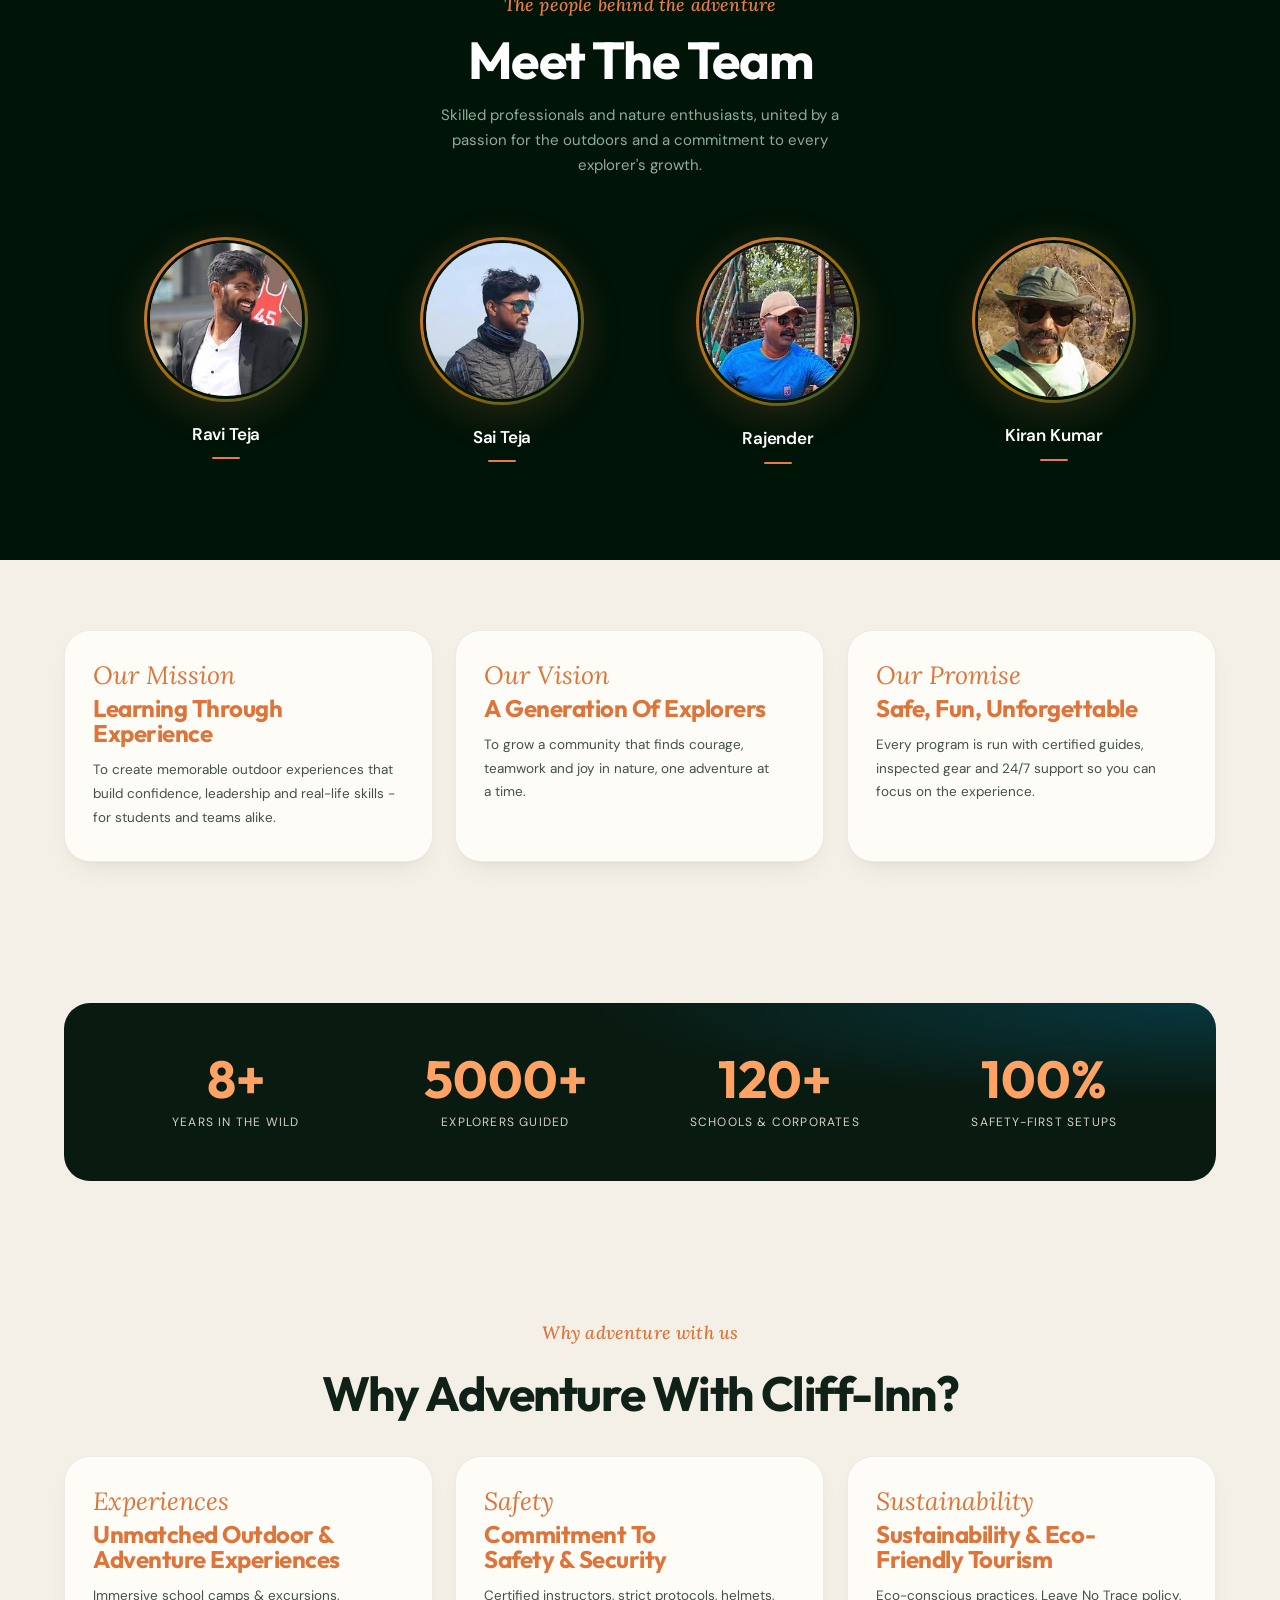
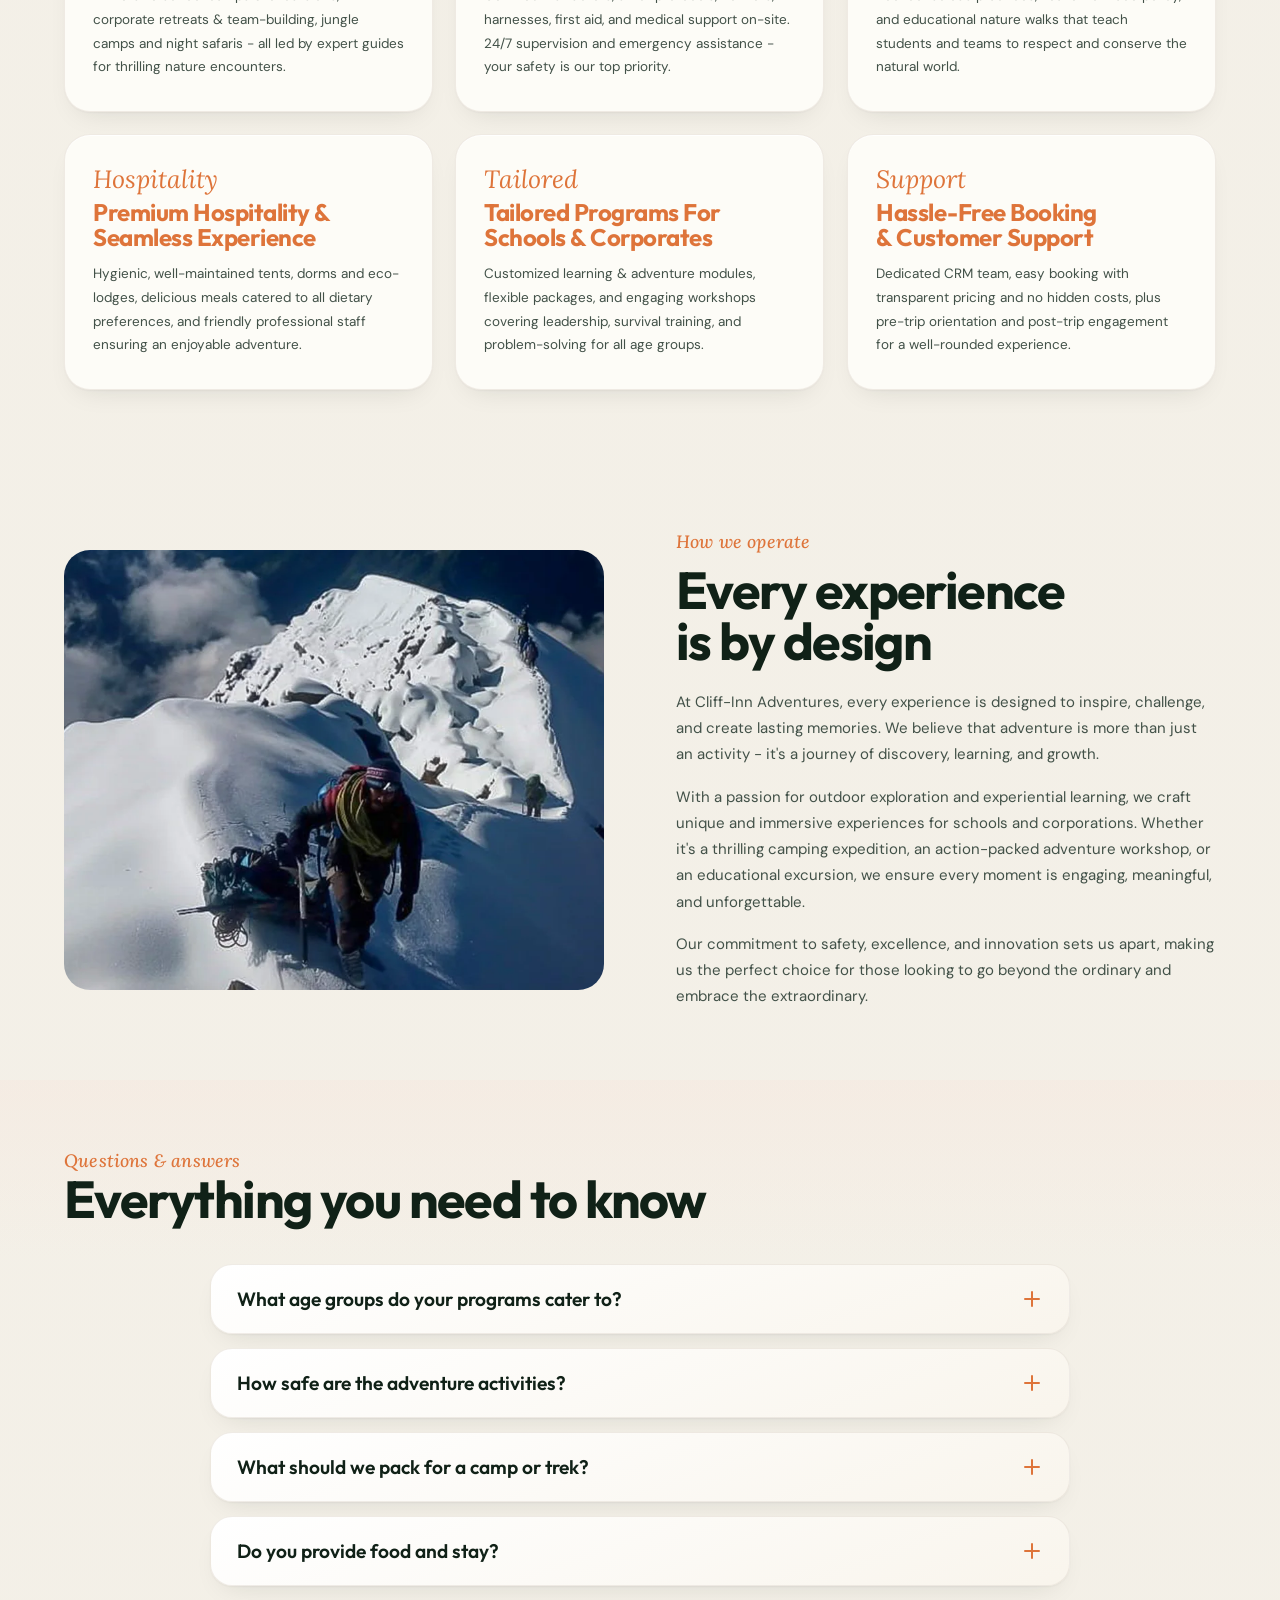
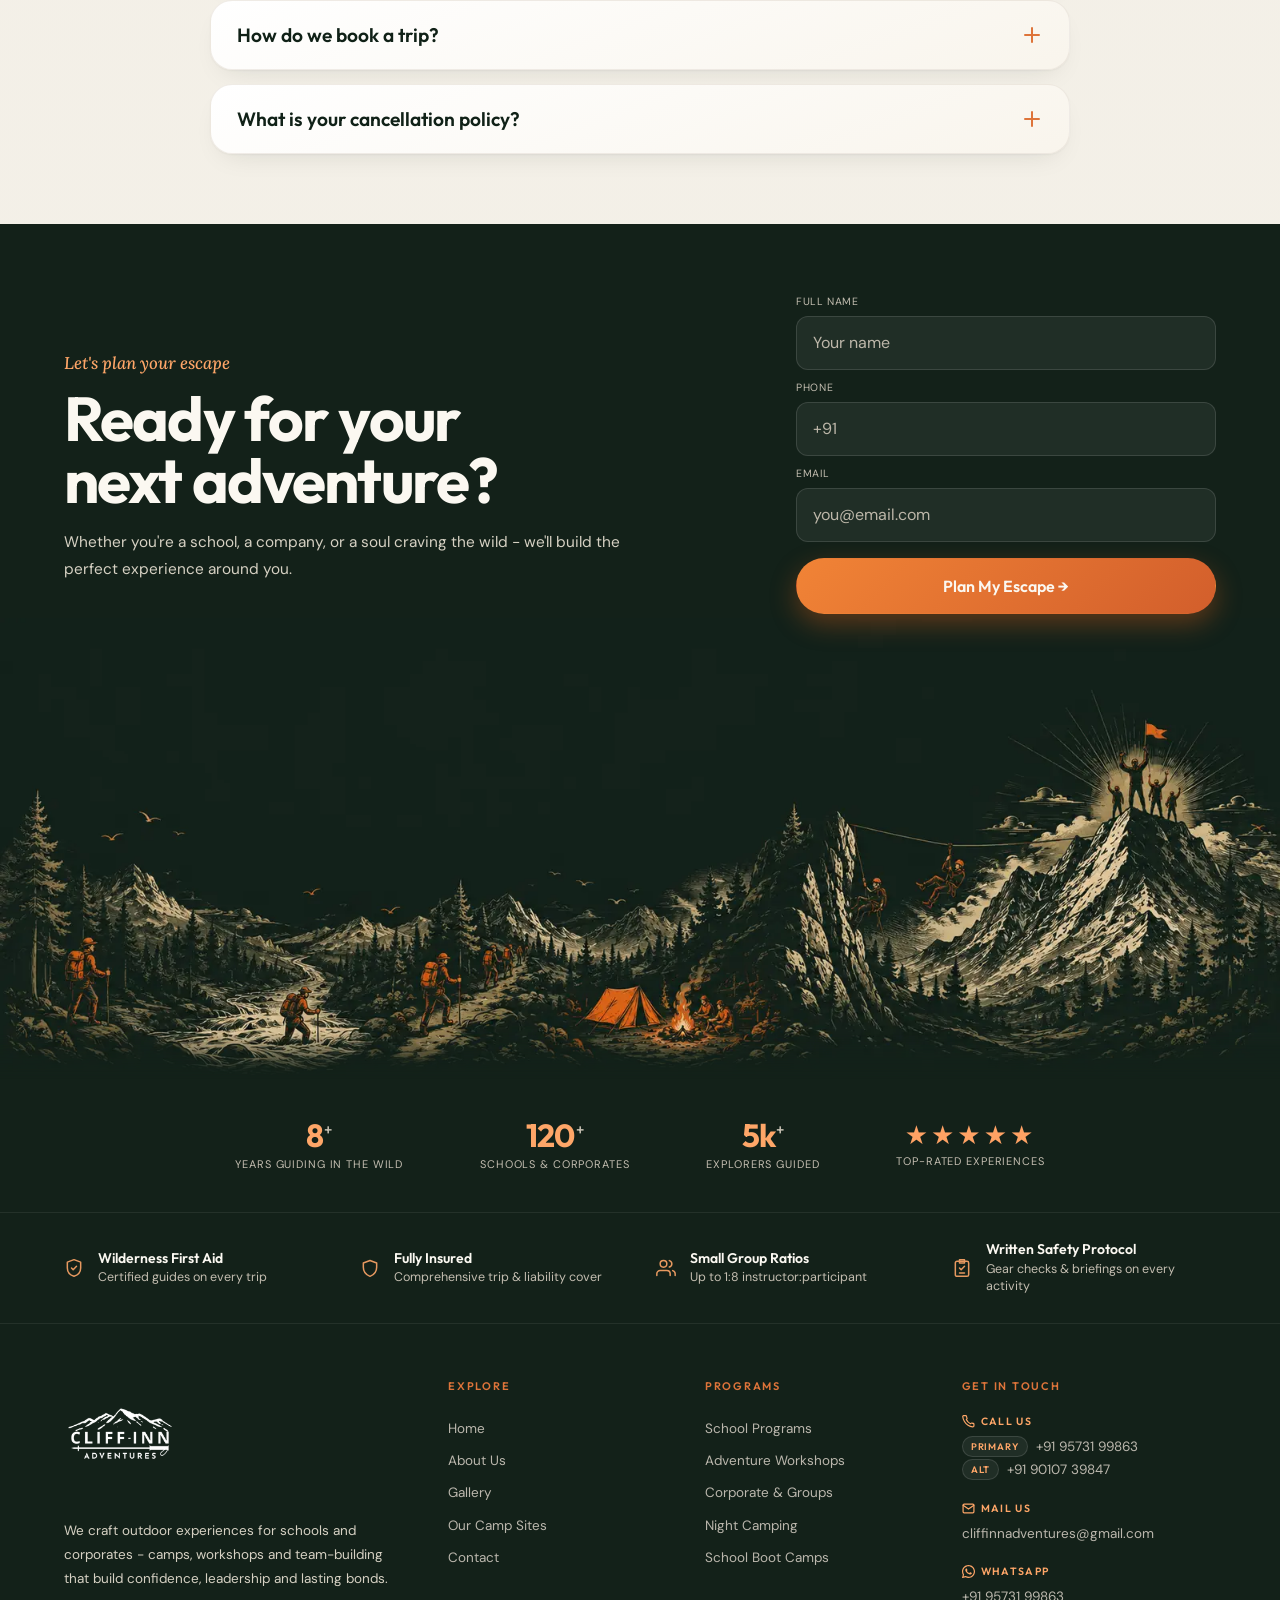
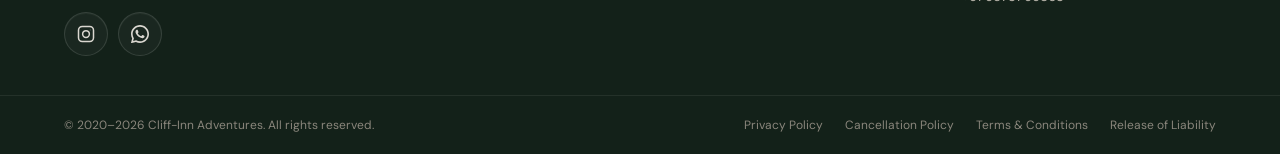
==== commit ca1d5f25: "feat: update website content, UX, and audit fixes" ====
--- a/about.html
+++ b/about.html
@@ -4,14 +4,14 @@
 <meta charset="utf-8">
 <meta name="viewport" content="width=device-width, initial-scale=1">
 <meta name="theme-color" content="#0f2a1f">
-<title>About — Cliff-Inn Adventures</title>
+<title>About - Cliff-Inn Adventures</title>
 <meta name="description" content="Cliff-Inn Adventures is a team of energetic explorers building outdoor programs for schools, corporates and independent adventurers.">
 <link rel="canonical" href="https://www.cliffinnadventures.com/about.html">
 <meta property="og:type" content="website">
 <meta property="og:title" content="About Cliff-Inn Adventures">
-<meta property="og:description" content="A team driven by the outdoors — safe, certified and unforgettable programs.">
+<meta property="og:description" content="A team driven by the outdoors - safe, certified and unforgettable programs.">
 <meta property="og:url" content="https://www.cliffinnadventures.com/about.html">
-<meta property="og:image" content="https://images.unsplash.com/photo-1501555088652-021faa106b9b?auto=format&fit=crop&w=1200&q=80">
+<meta property="og:image" content="https://www.cliffinnadventures.com/assets/og/og-about.webp">
 <meta name="twitter:card" content="summary_large_image">
 <link rel="icon" href="assets/favicons/favicon.svg" type="image/svg+xml">
 <link rel="manifest" href="site.webmanifest">
@@ -117,7 +117,7 @@
 <a class="skip-link" href="#main">Skip to content</a>
 <header class="header" id="site-header" data-menu-open="false" data-scrolled="false">
   <div class="header__inner">
-    <a class="brand" href="index.html" aria-label="Cliff-Inn Adventures — Home" data-key="home">
+    <a class="brand" href="index.html" aria-label="Cliff-Inn Adventures - Home" data-key="home">
       <img class="brand__logo" src="assets/Logo/c-a-black-260.webp" srcset="assets/Logo/c-a-black-180.webp 180w, assets/Logo/c-a-black-260.webp 260w, assets/Logo/c-a-black-360.webp 360w" sizes="107px" alt="Cliff-Inn Adventures" width="107" height="107" decoding="async">
     </a>
 
@@ -146,7 +146,7 @@
   </div>
 </header>
 
-<!-- Mobile drawer — sibling of <header> (not descendant) so that .header can
+<!-- Mobile drawer - sibling of <header> (not descendant) so that .header can
      safely use `contain: paint layout` for scroll performance. Paint/layout
      containment establishes a new containing block for fixed descendants,
      which would collapse this full-viewport drawer to the header's rect if
@@ -182,11 +182,14 @@
 
   <section class="hero-banner hero-banner--workshops" data-hero aria-labelledby="hero-title">
     <div class="hero-banner__media" data-hero-media>
-      <img src="assets/Background/adventure-workshops-hero-cliffin.png" alt="Illustration of climbers, hikers, cyclists, campers, ziplining and paragliding across a mountain landscape" loading="eager" fetchpriority="high" width="1920" height="785">
+      <img src="assets/Background/adventure-workshops-hero-cliffin.webp" alt="Illustration of climbers, hikers, cyclists, campers, ziplining and paragliding across a mountain landscape" loading="eager" fetchpriority="high" width="1983" height="793">
     </div>
     <div class="hero-banner__inner">
       <span class="eyebrow" data-hero-eyebrow><span></span>Who we are</span>
       <h1 class="hero-banner__title" id="hero-title" data-hero-title>About Cliff-Inn</h1>
+      <div class="hero-banner__actions" data-hero-actions>
+        <a class="btn btn--primary btn--md" href="contact.html">Plan Your Escape →</a>
+      </div>
     </div>
   </section>
 
@@ -195,8 +198,8 @@
       <div data-animate>
         <span class="eyebrow"><span></span>Our story</span>
         <h2 id="story-title" style="margin-top:10px;">The beginning of Cliff-Inn Adventures</h2>
-        <p style="margin-top:22px; font-size:15px;">It all started with four adventure enthusiasts, gathered around a cafe, sharing a common dream — to make adventure accessible to everyone. With a passion for exploration and a vision to create meaningful outdoor experiences, they set out to build something extraordinary. This dream gave birth to Cliff-Inn Adventures — a dedicated team of skilled professionals and nature enthusiasts, united by a love for adventure and a commitment to sharing it with the world.</p>
-        <p style="margin-top:16px; font-size:15px;">At the heart of our journey lies a deep focus on safety, personal growth, and the power of outdoor experiences. We go beyond just activities; we foster connections, self-discovery, and the excitement of pushing boundaries. At Cliff-Inn Adventures, we believe that adventure is a universal language — one that transcends age, background, and experience. Our mission is to create unforgettable moments that inspire, challenge, and leave lasting memories.</p>
+        <p style="margin-top:22px; font-size:15px;">It all started with four adventure enthusiasts, gathered around a cafe, sharing a common dream - to make adventure accessible to everyone. With a passion for exploration and a vision to create meaningful outdoor experiences, they set out to build something extraordinary. This dream gave birth to Cliff-Inn Adventures - a dedicated team of skilled professionals and nature enthusiasts, united by a love for adventure and a commitment to sharing it with the world.</p>
+        <p style="margin-top:16px; font-size:15px;">At the heart of our journey lies a deep focus on safety, personal growth, and the power of outdoor experiences. We go beyond just activities; we foster connections, self-discovery, and the excitement of pushing boundaries. At Cliff-Inn Adventures, we believe that adventure is a universal language - one that transcends age, background, and experience. Our mission is to create unforgettable moments that inspire, challenge, and leave lasting memories.</p>
       </div>
       <div class="media-frame" data-animate>
         <img src="assets/images/cliffinnadventures/hero/campfire-group-wide.webp" alt="Team gathered around a campfire" loading="lazy" width="1920" height="1080">
@@ -214,28 +217,28 @@
       <div class="about-team__grid">
         <div class="about-team__card" data-animate>
           <div class="about-team__ring">
-            <img src="https://static.wixstatic.com/media/17bef8_82ecb7f708df472690792378d3afdba4~mv2.jpeg/v1/fill/w_216,h_217,al_c,q_80,usm_0.66_1.00_0.01,enc_avif,quality_auto/WhatsApp%20Image%202025-06-11%20at%203_17_20%20PM.jpeg" alt="Ravi Teja" loading="lazy" width="164" height="164">
+            <img src="assets/images/cliffinnadventures/team/team-ravi-teja.webp" alt="Ravi Teja" loading="lazy" width="164" height="164">
           </div>
           <span class="about-team__name">Ravi Teja</span>
           <div class="about-team__divider"></div>
         </div>
         <div class="about-team__card" data-animate>
           <div class="about-team__ring">
-            <img src="https://static.wixstatic.com/media/17bef8_f6d02d379e444091935d128b36675c35~mv2.jpeg/v1/fill/w_212,h_217,al_c,q_80,usm_0.66_1.00_0.01,enc_avif,quality_auto/WhatsApp%20Image%202025-06-11%20at%203_24_06%20PM.jpeg" alt="Sai Teja" loading="lazy" width="164" height="164">
+            <img src="assets/images/cliffinnadventures/team/team-sai-teja.webp" alt="Sai Teja" loading="lazy" width="164" height="164">
           </div>
           <span class="about-team__name">Sai Teja</span>
           <div class="about-team__divider"></div>
         </div>
         <div class="about-team__card" data-animate>
           <div class="about-team__ring">
-            <img src="https://static.wixstatic.com/media/17bef8_8b8ea6daf52e4bd3a7d4005dd9d5006b~mv2.jpeg/v1/fill/w_210,h_217,al_c,q_80,usm_0.66_1.00_0.01,enc_avif,quality_auto/WhatsApp%20Image%202025-06-11%20at%203_18_12%20PM.jpeg" alt="Rajender" loading="lazy" width="164" height="164">
+            <img src="assets/images/cliffinnadventures/team/team-rajender.webp" alt="Rajender" loading="lazy" width="164" height="164">
           </div>
           <span class="about-team__name">Rajender</span>
           <div class="about-team__divider"></div>
         </div>
         <div class="about-team__card" data-animate>
           <div class="about-team__ring">
-            <img src="https://static.wixstatic.com/media/17bef8_4af1f442751841c0a2987181a425c3c8~mv2.jpeg/v1/crop/x_0,y_30,w_518,h_525/fill/w_214,h_217,al_c,q_80,usm_0.66_1.00_0.01,enc_avif,quality_auto/WhatsApp%20Image%202025-06-11%20at%203_46_25%20PM.jpeg" alt="Kiran Kumar" loading="lazy" width="164" height="164">
+            <img src="assets/images/cliffinnadventures/team/team-kiran-kumar.webp" alt="Kiran Kumar" loading="lazy" width="164" height="164">
           </div>
           <span class="about-team__name">Kiran Kumar</span>
           <div class="about-team__divider"></div>
@@ -249,7 +252,7 @@
       <article class="pillar" data-animate>
         <div class="pillar__kicker">Our Mission</div>
         <h3 class="pillar__title">Learning Through Experience</h3>
-        <p class="pillar__body">To create memorable outdoor experiences that build confidence, leadership and real-life skills — for students and teams alike.</p>
+        <p class="pillar__body">To create memorable outdoor experiences that build confidence, leadership and real-life skills - for students and teams alike.</p>
       </article>
       <article class="pillar" data-animate>
         <div class="pillar__kicker">Our Vision</div>
@@ -282,12 +285,12 @@
       <article class="pillar" data-animate>
         <div class="pillar__kicker">Experiences</div>
         <h3 class="pillar__title">Unmatched Outdoor &amp; Adventure Experiences</h3>
-        <p class="pillar__body">Immersive school camps &amp; excursions, corporate retreats &amp; team-building, jungle camps and night safaris — all led by expert guides for thrilling nature encounters.</p>
+        <p class="pillar__body">Immersive school camps &amp; excursions, corporate retreats &amp; team-building, jungle camps and night safaris - all led by expert guides for thrilling nature encounters.</p>
       </article>
       <article class="pillar" data-animate>
         <div class="pillar__kicker">Safety</div>
         <h3 class="pillar__title">Commitment To Safety &amp; Security</h3>
-        <p class="pillar__body">Certified instructors, strict protocols, helmets, harnesses, first aid, and medical support on-site. 24/7 supervision and emergency assistance — your safety is our top priority.</p>
+        <p class="pillar__body">Certified instructors, strict protocols, helmets, harnesses, first aid, and medical support on-site. 24/7 supervision and emergency assistance - your safety is our top priority.</p>
       </article>
       <article class="pillar" data-animate>
         <div class="pillar__kicker">Sustainability</div>
@@ -320,10 +323,151 @@
       <div data-animate>
         <span class="eyebrow"><span></span>How we operate</span>
         <h2 id="operate-title" style="margin-top:10px;">Every experience is by design</h2>
-        <p style="margin-top:22px; font-size:15px;">At Cliff-Inn Adventures, every experience is designed to inspire, challenge, and create lasting memories. We believe that adventure is more than just an activity — it's a journey of discovery, learning, and growth.</p>
+        <p style="margin-top:22px; font-size:15px;">At Cliff-Inn Adventures, every experience is designed to inspire, challenge, and create lasting memories. We believe that adventure is more than just an activity - it's a journey of discovery, learning, and growth.</p>
         <p style="margin-top:16px; font-size:15px;">With a passion for outdoor exploration and experiential learning, we craft unique and immersive experiences for schools and corporations. Whether it's a thrilling camping expedition, an action-packed adventure workshop, or an educational excursion, we ensure every moment is engaging, meaningful, and unforgettable.</p>
         <p style="margin-top:16px; font-size:15px;">Our commitment to safety, excellence, and innovation sets us apart, making us the perfect choice for those looking to go beyond the ordinary and embrace the extraordinary.</p>
       </div>
+    </div>
+  </section>
+
+  <!-- FAQ ACCORDION -->
+  <section class="section section--mist" aria-labelledby="faq-title">
+    <div class="container--wide">
+    <div class="section-head" data-animate>
+      <div>
+        <span class="eyebrow"><span></span>Questions &amp; answers</span>
+        <h2 id="faq-title">Everything you need to know</h2>
+      </div>
+    </div>
+    <div class="accordion" data-accordion data-accordion-single>
+
+      <div class="accordion__item" data-accordion-item>
+        <h3>
+          <button class="accordion__trigger" type="button" data-accordion-trigger aria-expanded="false" aria-controls="faq-panel-1" id="faq-trigger-1">
+            <span>What age groups do your programs cater to?</span>
+            <span class="accordion__icon" aria-hidden="true">
+              <svg width="22" height="22" viewBox="0 0 22 22" fill="none" stroke="currentColor" stroke-width="2" stroke-linecap="round">
+                <line x1="11" y1="4" x2="11" y2="18"></line>
+                <line x1="4" y1="11" x2="18" y2="11"></line>
+              </svg>
+            </span>
+          </button>
+        </h3>
+        <div class="accordion__panel" data-accordion-panel id="faq-panel-1" role="region" aria-labelledby="faq-trigger-1">
+          <div class="accordion__panel-inner">
+            <div class="accordion__panel-content">
+              <p>We design experiences for ages 8 and up. School programs are grouped by grade, corporate outings are matched to team fitness levels, and independent trips list a suggested age range so you can pick the right adventure.</p>
+            </div>
+          </div>
+        </div>
+      </div>
+
+      <div class="accordion__item" data-accordion-item>
+        <h3>
+          <button class="accordion__trigger" type="button" data-accordion-trigger aria-expanded="false" aria-controls="faq-panel-2" id="faq-trigger-2">
+            <span>How safe are the adventure activities?</span>
+            <span class="accordion__icon" aria-hidden="true">
+              <svg width="22" height="22" viewBox="0 0 22 22" fill="none" stroke="currentColor" stroke-width="2" stroke-linecap="round">
+                <line x1="11" y1="4" x2="11" y2="18"></line>
+                <line x1="4" y1="11" x2="18" y2="11"></line>
+              </svg>
+            </span>
+          </button>
+        </h3>
+        <div class="accordion__panel" data-accordion-panel id="faq-panel-2" role="region" aria-labelledby="faq-trigger-2">
+          <div class="accordion__panel-inner">
+            <div class="accordion__panel-content">
+              <p>Safety is built into every trip. We use certified gear, brief every participant before an activity, maintain small instructor-to-participant ratios, and carry a written safety protocol plus first-aid support on every outing.</p>
+            </div>
+          </div>
+        </div>
+      </div>
+
+      <div class="accordion__item" data-accordion-item>
+        <h3>
+          <button class="accordion__trigger" type="button" data-accordion-trigger aria-expanded="false" aria-controls="faq-panel-3" id="faq-trigger-3">
+            <span>What should we pack for a camp or trek?</span>
+            <span class="accordion__icon" aria-hidden="true">
+              <svg width="22" height="22" viewBox="0 0 22 22" fill="none" stroke="currentColor" stroke-width="2" stroke-linecap="round">
+                <line x1="11" y1="4" x2="11" y2="18"></line>
+                <line x1="4" y1="11" x2="18" y2="11"></line>
+              </svg>
+            </span>
+          </button>
+        </h3>
+        <div class="accordion__panel" data-accordion-panel id="faq-panel-3" role="region" aria-labelledby="faq-trigger-3">
+          <div class="accordion__panel-inner">
+            <div class="accordion__panel-content">
+              <p>After booking you receive a detailed packing list. Generally: comfortable trekking clothes, a reusable water bottle, sturdy shoes, a light jacket, and personal medication. We provide tents, sleeping gear, safety equipment, and meals.</p>
+            </div>
+          </div>
+        </div>
+      </div>
+
+      <div class="accordion__item" data-accordion-item>
+        <h3>
+          <button class="accordion__trigger" type="button" data-accordion-trigger aria-expanded="false" aria-controls="faq-panel-4" id="faq-trigger-4">
+            <span>Do you provide food and stay?</span>
+            <span class="accordion__icon" aria-hidden="true">
+              <svg width="22" height="22" viewBox="0 0 22 22" fill="none" stroke="currentColor" stroke-width="2" stroke-linecap="round">
+                <line x1="11" y1="4" x2="11" y2="18"></line>
+                <line x1="4" y1="11" x2="18" y2="11"></line>
+              </svg>
+            </span>
+          </button>
+        </h3>
+        <div class="accordion__panel" data-accordion-panel id="faq-panel-4" role="region" aria-labelledby="faq-trigger-4">
+          <div class="accordion__panel-inner">
+            <div class="accordion__panel-content">
+              <p>Yes. Overnight camps include tents, sleeping mats, and all meals. Day outings include snacks and refreshments. Dietary preferences can be shared at booking and we accommodate vegetarian, vegan, and common allergies.</p>
+            </div>
+          </div>
+        </div>
+      </div>
+
+      <div class="accordion__item" data-accordion-item>
+        <h3>
+          <button class="accordion__trigger" type="button" data-accordion-trigger aria-expanded="false" aria-controls="faq-panel-5" id="faq-trigger-5">
+            <span>How do we book a trip?</span>
+            <span class="accordion__icon" aria-hidden="true">
+              <svg width="22" height="22" viewBox="0 0 22 22" fill="none" stroke="currentColor" stroke-width="2" stroke-linecap="round">
+                <line x1="11" y1="4" x2="11" y2="18"></line>
+                <line x1="4" y1="11" x2="18" y2="11"></line>
+              </svg>
+            </span>
+          </button>
+        </h3>
+        <div class="accordion__panel" data-accordion-panel id="faq-panel-5" role="region" aria-labelledby="faq-trigger-5">
+          <div class="accordion__panel-inner">
+            <div class="accordion__panel-content">
+              <p>Click “Plan Your Escape” or “Register Interest” on any page, share your group size and preferred dates, and our team will call back within 24 hours with a tailored plan. No payment is required to reserve your interest.</p>
+            </div>
+          </div>
+        </div>
+      </div>
+
+      <div class="accordion__item" data-accordion-item>
+        <h3>
+          <button class="accordion__trigger" type="button" data-accordion-trigger aria-expanded="false" aria-controls="faq-panel-6" id="faq-trigger-6">
+            <span>What is your cancellation policy?</span>
+            <span class="accordion__icon" aria-hidden="true">
+              <svg width="22" height="22" viewBox="0 0 22 22" fill="none" stroke="currentColor" stroke-width="2" stroke-linecap="round">
+                <line x1="11" y1="4" x2="11" y2="18"></line>
+                <line x1="4" y1="11" x2="18" y2="11"></line>
+              </svg>
+            </span>
+          </button>
+        </h3>
+        <div class="accordion__panel" data-accordion-panel id="faq-panel-6" role="region" aria-labelledby="faq-trigger-6">
+          <div class="accordion__panel-inner">
+            <div class="accordion__panel-content">
+              <p>Cancellations made 14 days or more before departure receive a full refund. Between 7–14 days, 50% is refunded. Within 7 days, the trip is non-refundable but transferable to another participant or a future date subject to availability.</p>
+            </div>
+          </div>
+        </div>
+      </div>
+
+    </div>
     </div>
   </section>
 
@@ -342,7 +486,7 @@
     <div class="footer__cta-copy">
       <span class="footer__cta-eyebrow serif">Let's plan your escape</span>
       <h2 class="footer__cta-title">Ready for your<br>next adventure?</h2>
-      <p class="footer__cta-sub">Whether you're a school, a company, or a soul craving the wild — we'll build the perfect experience around you.</p>
+      <p class="footer__cta-sub">Whether you're a school, a company, or a soul craving the wild - we'll build the perfect experience around you.</p>
     </div>
     <div class="footer__cta-actions">
       <form class="footer__cta-form form--on-dark" data-form="cta-quick" novalidate>
@@ -372,7 +516,7 @@
   </div>
 </div>
 
-<!-- 2) Mountain terrain transition — bridges CTA to footer -->
+<!-- 2) Mountain terrain transition - bridges CTA to footer -->
 <div class="footer-terrain" aria-hidden="true" data-nav-invert>
   <img src="assets/Background/bg-image-cliffin-1600.webp" srcset="assets/Background/bg-image-cliffin-1200.webp 1200w, assets/Background/bg-image-cliffin-1600.webp 1600w" sizes="100vw" alt="" loading="lazy" decoding="async" width="1600" height="640">
 </div>
@@ -444,7 +588,7 @@
 
     <div class="footer__brand">
       <img class="footer__brand-logo" src="assets/Logo/c-a-white-260.webp" srcset="assets/Logo/c-a-white-180.webp 180w, assets/Logo/c-a-white-260.webp 260w, assets/Logo/c-a-white-360.webp 360w" sizes="112px" alt="Cliff-Inn Adventures" width="112" height="112" decoding="async">
-      <p class="footer__brand-desc">We craft outdoor experiences for schools and corporates — camps, workshops and team-building that build confidence, leadership and lasting bonds.</p>
+      <p class="footer__brand-desc">We craft outdoor experiences for schools and corporates - camps, workshops and team-building that build confidence, leadership and lasting bonds.</p>
       <div class="footer__socials" aria-label="Follow us on social media">
         <a class="footer__social" href="https://instagram.com/cliffinnadventures" aria-label="Instagram" rel="noopener noreferrer" target="_blank">
           <svg width="18" height="18" viewBox="0 0 24 24" fill="none" stroke="currentColor" stroke-width="2" stroke-linecap="round" stroke-linejoin="round" aria-hidden="true"><rect x="2" y="2" width="20" height="20" rx="5"/><circle cx="12" cy="12" r="4.5"/><circle cx="17.5" cy="6.5" r="0.5" fill="currentColor" stroke="none"/></svg>
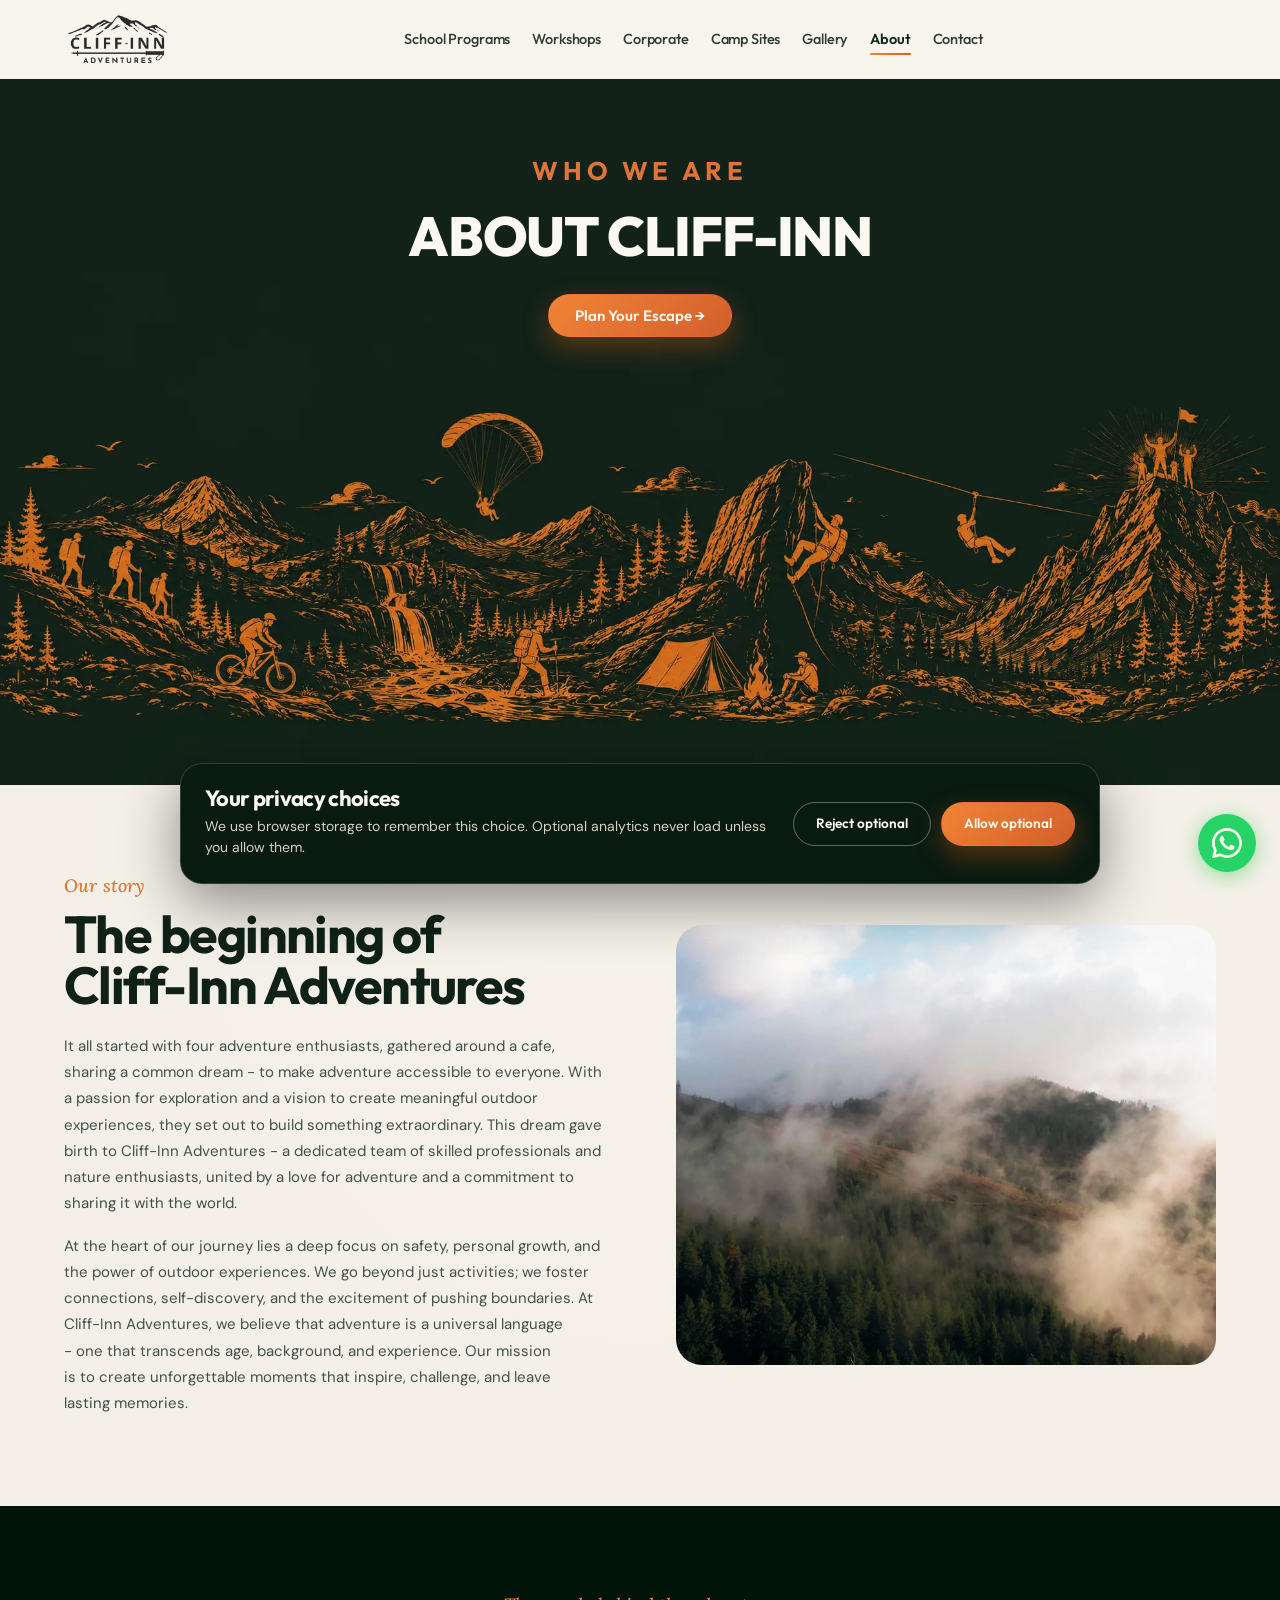
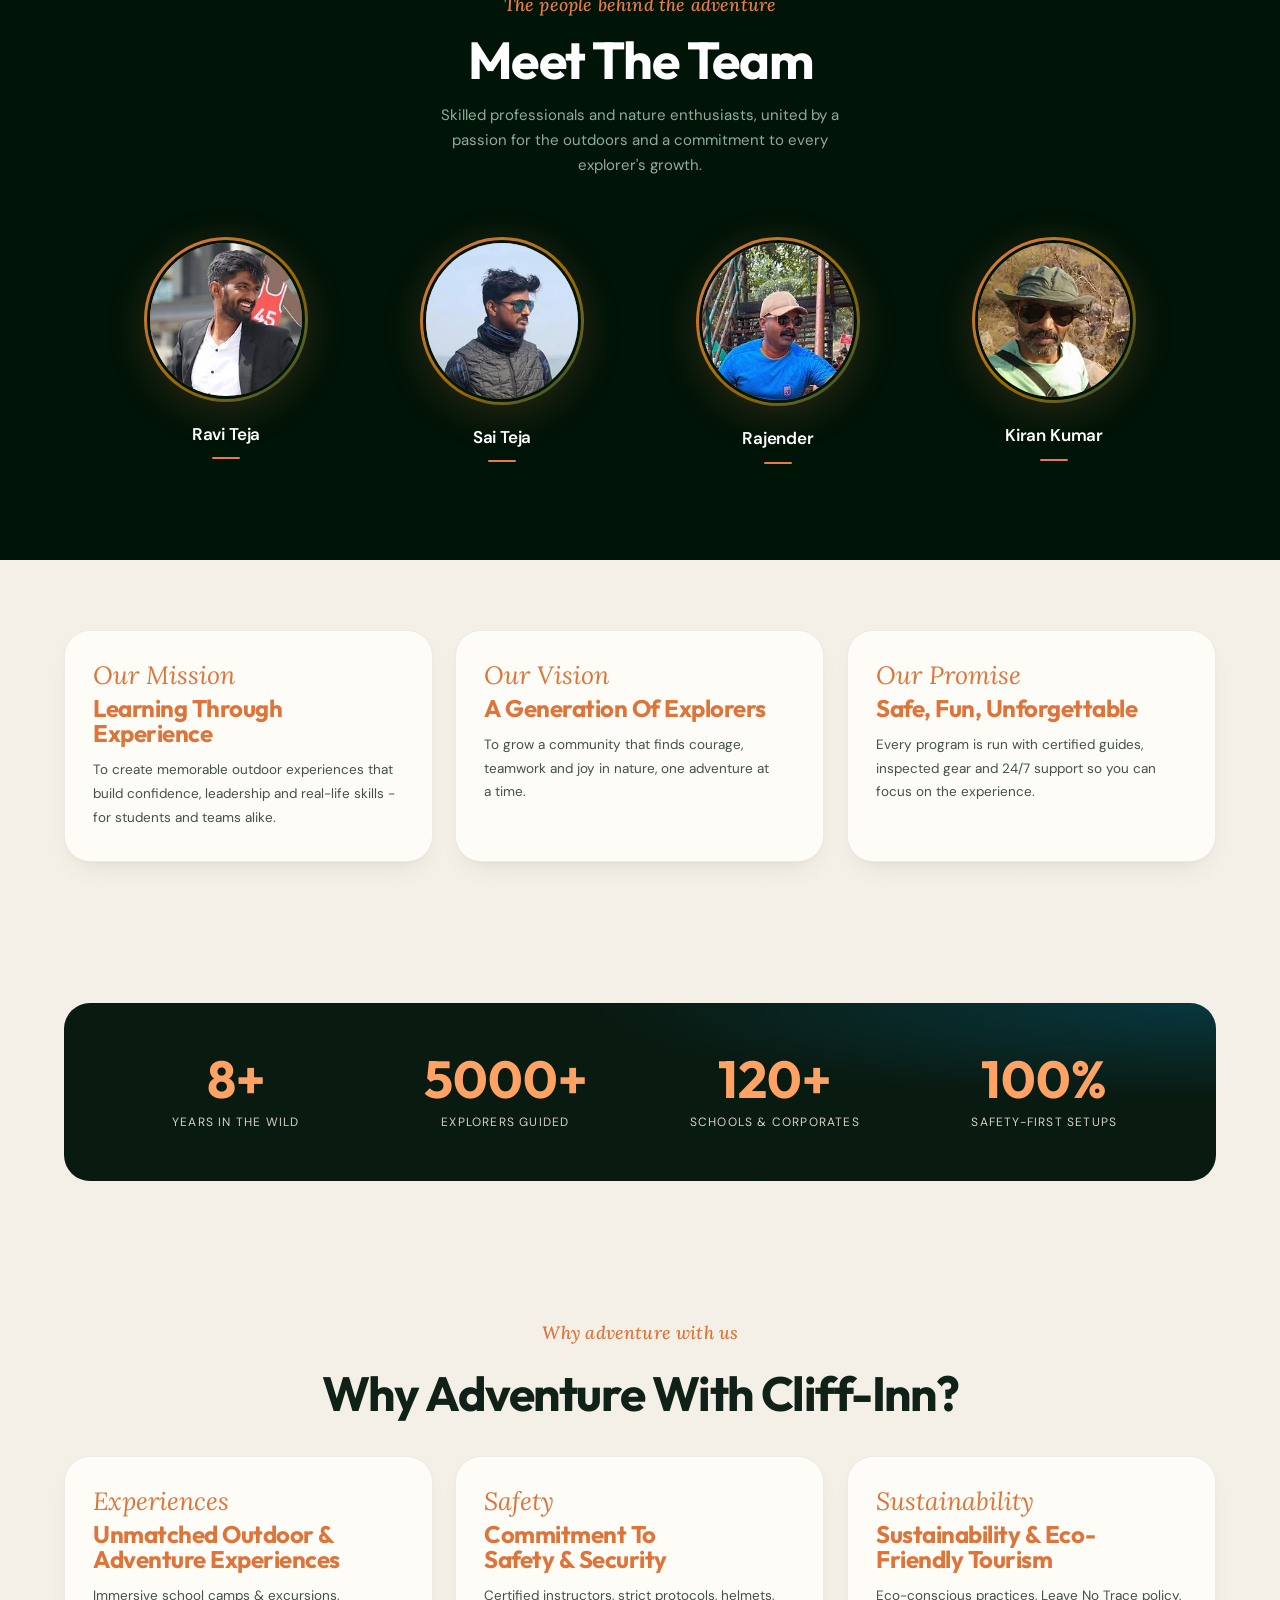
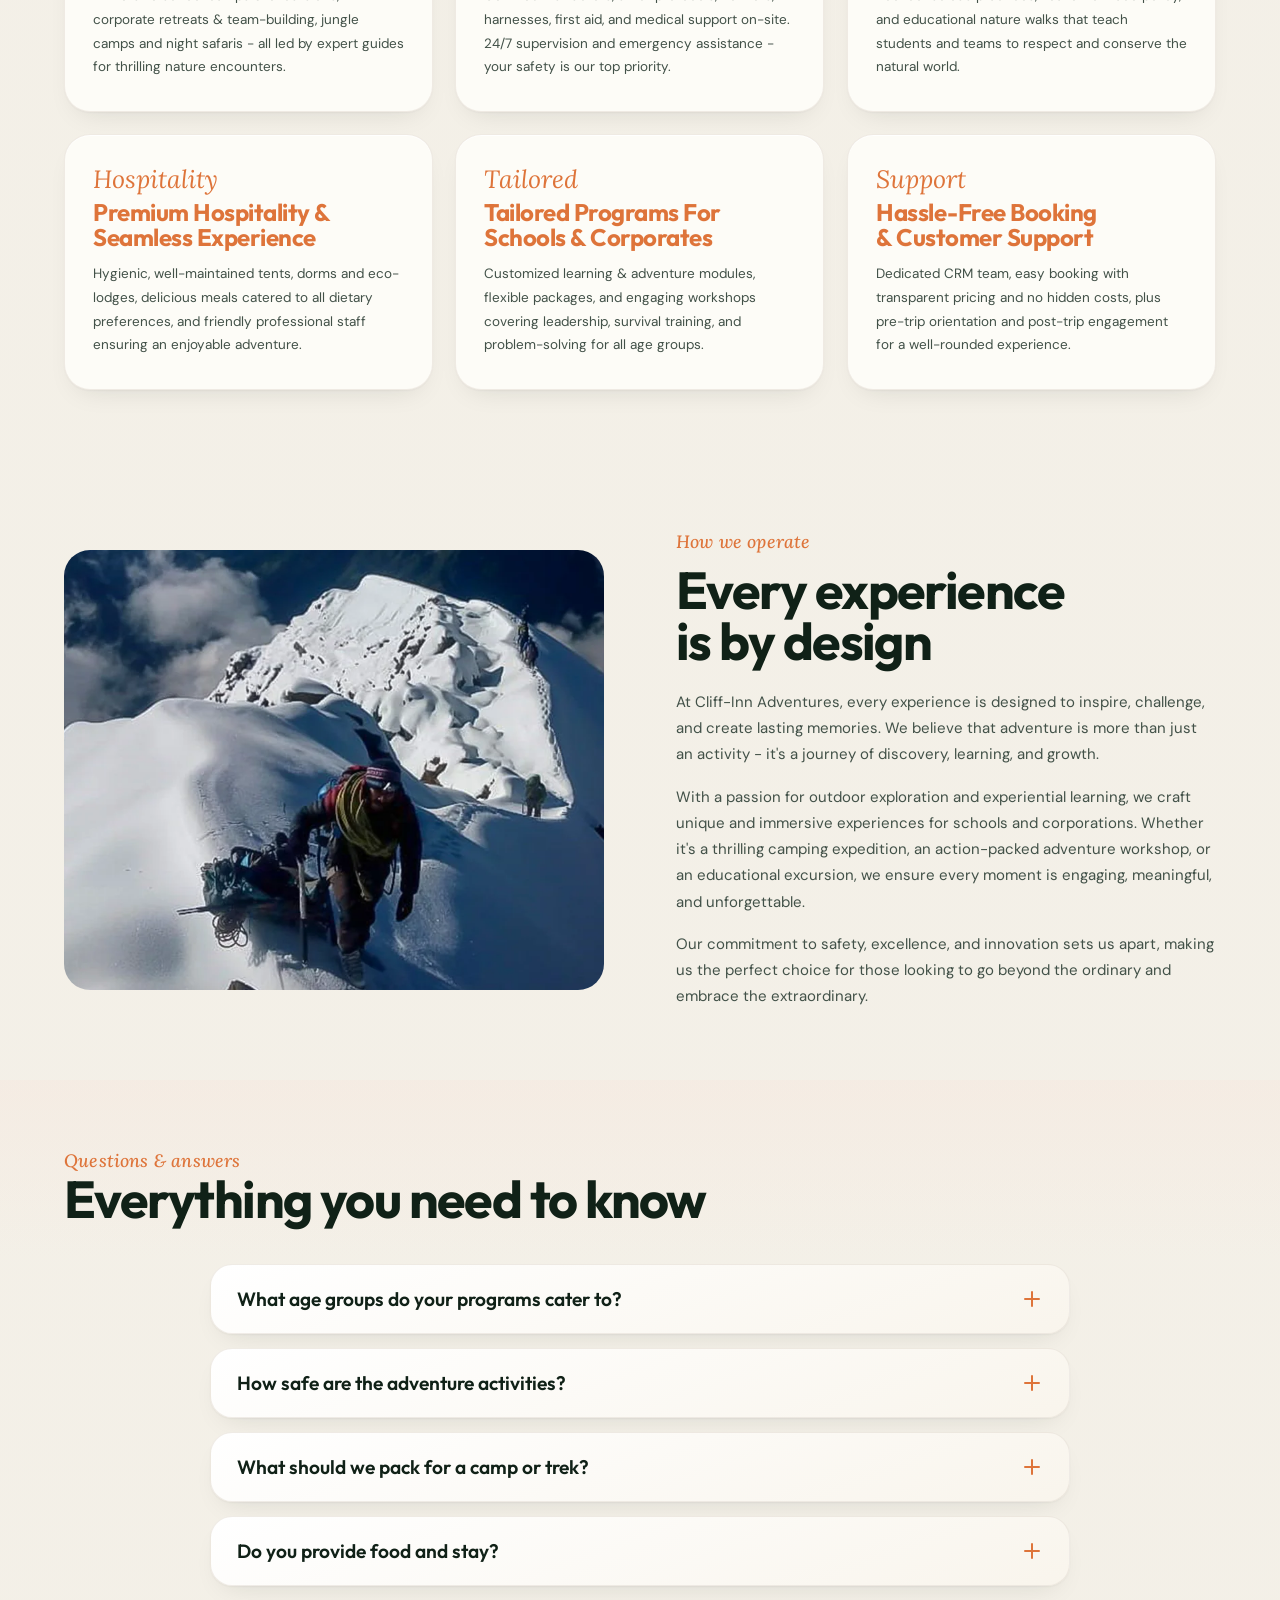
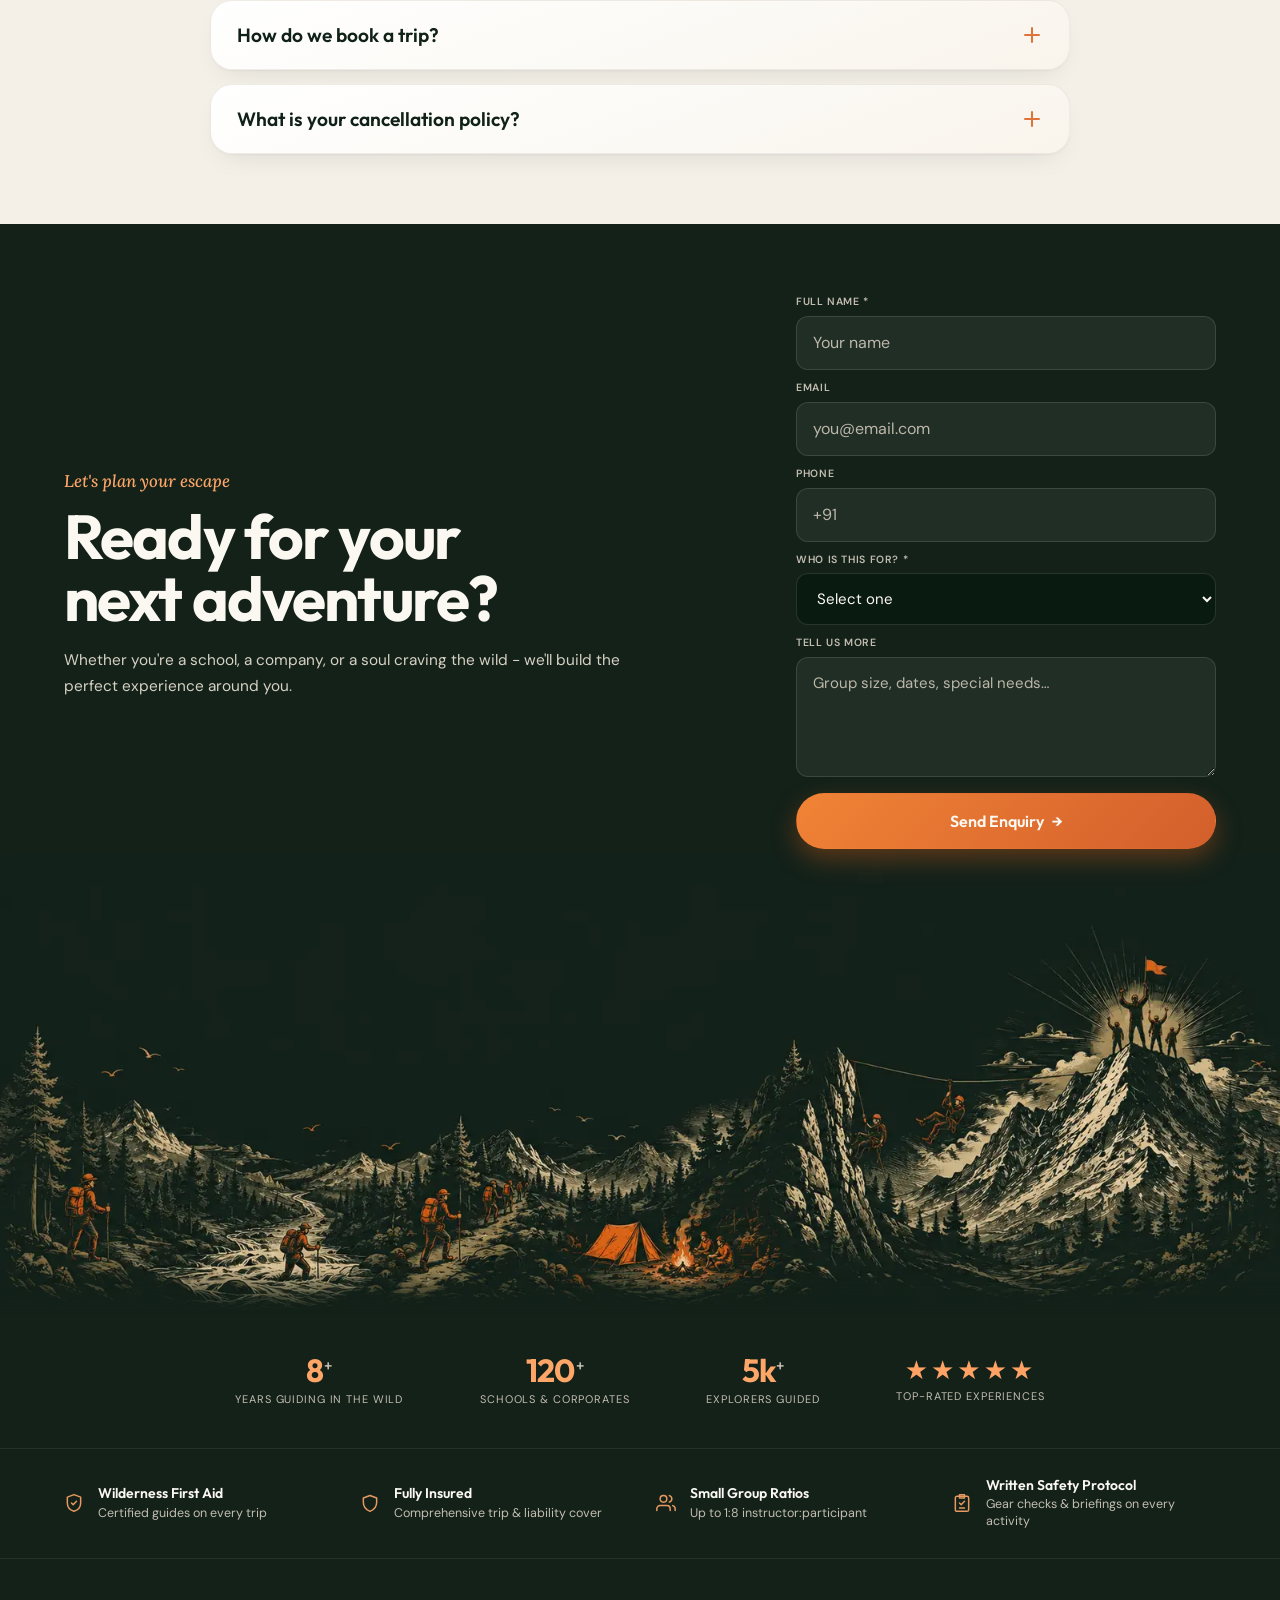
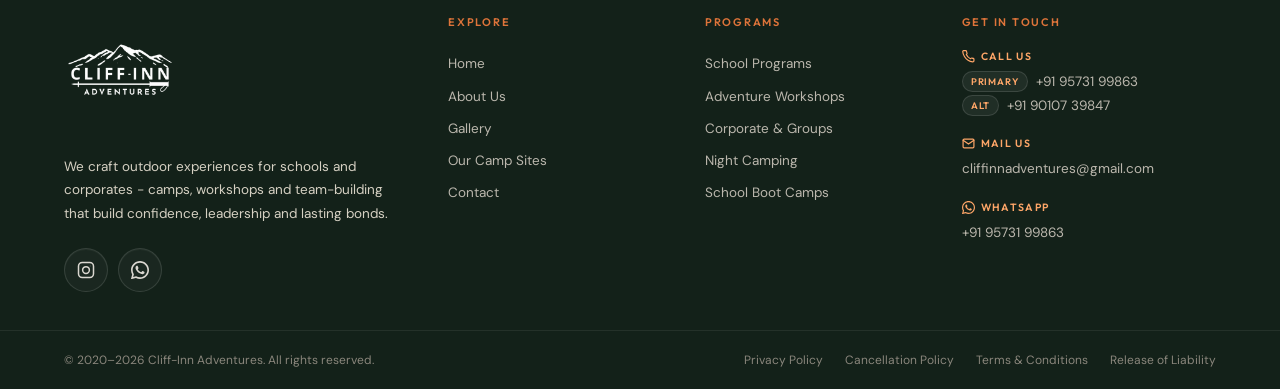
==== commit 1b3bda1b: "feat: streamline enquiry forms and shared UX" ====
--- a/about.html
+++ b/about.html
@@ -490,22 +490,85 @@
     </div>
     <div class="footer__cta-actions">
       <form class="footer__cta-form form--on-dark" data-form="cta-quick" novalidate>
+        <input type="hidden" name="website" value="" tabindex="-1" autocomplete="off" class="u-visually-hidden" aria-hidden="true">
         <div class="field">
-          <label class="field__label" for="cta-name">Full name</label>
-          <input class="input" id="cta-name" name="fullName" type="text" placeholder="Your name" required autocomplete="name">
+          <label class="field__label" for="f-fullName">Full name *</label>
+          <input class="input" id="f-fullName" name="fullName" type="text" placeholder="Your name" required autocomplete="name">
           <p class="field__error" role="alert">Please enter your name.</p>
         </div>
         <div class="field">
-          <label class="field__label" for="cta-phone">Phone</label>
-          <input class="input" id="cta-phone" name="phone" type="tel" placeholder="+91 " required autocomplete="tel" inputmode="tel">
+          <label class="field__label" for="f-email">Email *</label>
+          <input class="input" id="f-email" name="email" type="email" placeholder="you@email.com" required autocomplete="email">
+          <p class="field__error" role="alert">Please enter a valid email.</p>
+        </div>
+        <div class="field">
+          <label class="field__label" for="f-phone">Phone *</label>
+          <input class="input" id="f-phone" name="phone" type="tel" placeholder="+91" required autocomplete="tel" inputmode="tel">
           <p class="field__error" role="alert">Please enter your phone number.</p>
         </div>
         <div class="field">
-          <label class="field__label" for="cta-email">Email</label>
-          <input class="input" id="cta-email" name="email" type="email" placeholder="you@email.com" required autocomplete="email">
-          <p class="field__error" role="alert">Please enter a valid email.</p>
-        </div>
-        <button class="btn btn--primary footer__cta-submit" type="submit">Plan My Escape →</button>
+          <label class="field__label" for="f-audience">Who is this for? *</label>
+          <select class="select" id="f-audience" name="audience" required>
+            <option value="">Select one</option>
+            <option value="School group">School group</option>
+            <option value="Corporate / Group">Corporate / Group</option>
+            <option value="Independent / Family">Independent / Family</option>
+          </select>
+          <p class="field__error" role="alert">Please select an audience.</p>
+        </div>
+        <div class="field" data-required-group>
+          <span class="field__label" id="f-experiences-label">What are you interested in? *</span>
+          <div class="checkbox-group" role="group" aria-labelledby="f-experiences-label">
+            <div class="checkbox-group__category">
+              <span class="checkbox-group__title">School Programs</span>
+              <div class="checkbox-group__options">
+                <label class="checkbox-chip"><input type="checkbox" name="experiences" value="In-School Adventure Camp"><span>In-School Adventure Camp</span></label>
+                <label class="checkbox-chip"><input type="checkbox" name="experiences" value="Outdoor School Bootcamp"><span>Outdoor School Bootcamp</span></label>
+                <label class="checkbox-chip"><input type="checkbox" name="experiences" value="Adventure Skill Learning"><span>Adventure Skill Learning</span></label>
+                <label class="checkbox-chip"><input type="checkbox" name="experiences" value="School Trip"><span>School Trip</span></label>
+                <label class="checkbox-chip"><input type="checkbox" name="experiences" value="Alpha 360° Day Out"><span>Alpha 360&deg; Day Out</span></label>
+                <label class="checkbox-chip"><input type="checkbox" name="experiences" value="Night Camp"><span>Night Camp</span></label>
+              </div>
+            </div>
+            <div class="checkbox-group__category">
+              <span class="checkbox-group__title">Corporate Packages</span>
+              <div class="checkbox-group__options">
+                <label class="checkbox-chip"><input type="checkbox" name="experiences" value="Corporate Day Outing"><span>Corporate Day Outing</span></label>
+                <label class="checkbox-chip"><input type="checkbox" name="experiences" value="Group Night Camping"><span>Group Night Camping</span></label>
+                <label class="checkbox-chip"><input type="checkbox" name="experiences" value="Team-Building Workshop"><span>Team-Building Workshop</span></label>
+                <label class="checkbox-chip"><input type="checkbox" name="experiences" value="Executive Offsite"><span>Executive Offsite</span></label>
+              </div>
+            </div>
+            <div class="checkbox-group__category">
+              <span class="checkbox-group__title">Camp Sites</span>
+              <div class="checkbox-group__options">
+                <label class="checkbox-chip"><input type="checkbox" name="experiences" value="Village Trails"><span>Village Trails</span></label>
+                <label class="checkbox-chip"><input type="checkbox" name="experiences" value="Keesara Hills"><span>Keesara Hills</span></label>
+                <label class="checkbox-chip"><input type="checkbox" name="experiences" value="Ananthagiri Hills"><span>Ananthagiri Hills</span></label>
+                <label class="checkbox-chip"><input type="checkbox" name="experiences" value="Mayuri Forest"><span>Mayuri Forest</span></label>
+                <label class="checkbox-chip"><input type="checkbox" name="experiences" value="Pandavulla Gutta"><span>Pandavulla Gutta</span></label>
+                <label class="checkbox-chip"><input type="checkbox" name="experiences" value="Tipeswar"><span>Tipeswar</span></label>
+              </div>
+            </div>
+            <div class="checkbox-group__category">
+              <span class="checkbox-group__title">Adventure Workshops</span>
+              <div class="checkbox-group__options">
+                <label class="checkbox-chip"><input type="checkbox" name="experiences" value="Rock Climbing & Rappelling Workshop"><span>Rock Climbing & Rappelling Workshop</span></label>
+                <label class="checkbox-chip"><input type="checkbox" name="experiences" value="Survival Skills Workshop"><span>Survival Skills Workshop</span></label>
+                <label class="checkbox-chip"><input type="checkbox" name="experiences" value="Hiking Workshop"><span>Hiking Workshop</span></label>
+                <label class="checkbox-chip"><input type="checkbox" name="experiences" value="Zipline & Rope Course Workshop"><span>Zipline & Rope Course Workshop</span></label>
+                <label class="checkbox-chip"><input type="checkbox" name="experiences" value="Adventure Gear Discovery Workshop"><span>Adventure Gear Discovery Workshop</span></label>
+                <label class="checkbox-chip"><input type="checkbox" name="experiences" value="Star Gazing Workshop"><span>Star Gazing Workshop</span></label>
+              </div>
+            </div>
+          </div>
+          <p class="field__error" role="alert">Please select at least one experience.</p>
+        </div>
+        <div class="field">
+          <label class="field__label" for="f-message">Tell us more</label>
+          <textarea class="textarea" id="f-message" name="message" rows="4" placeholder="Group size, dates, special needs…"></textarea>
+        </div>
+        <button class="btn btn--primary footer__cta-submit" type="submit">Send Enquiry <span aria-hidden="true">→</span></button>
         <p class="form-status" data-form-status aria-live="polite"></p>
       </form>
       <div class="footer__cta-success success-panel" data-form-success hidden role="status">
